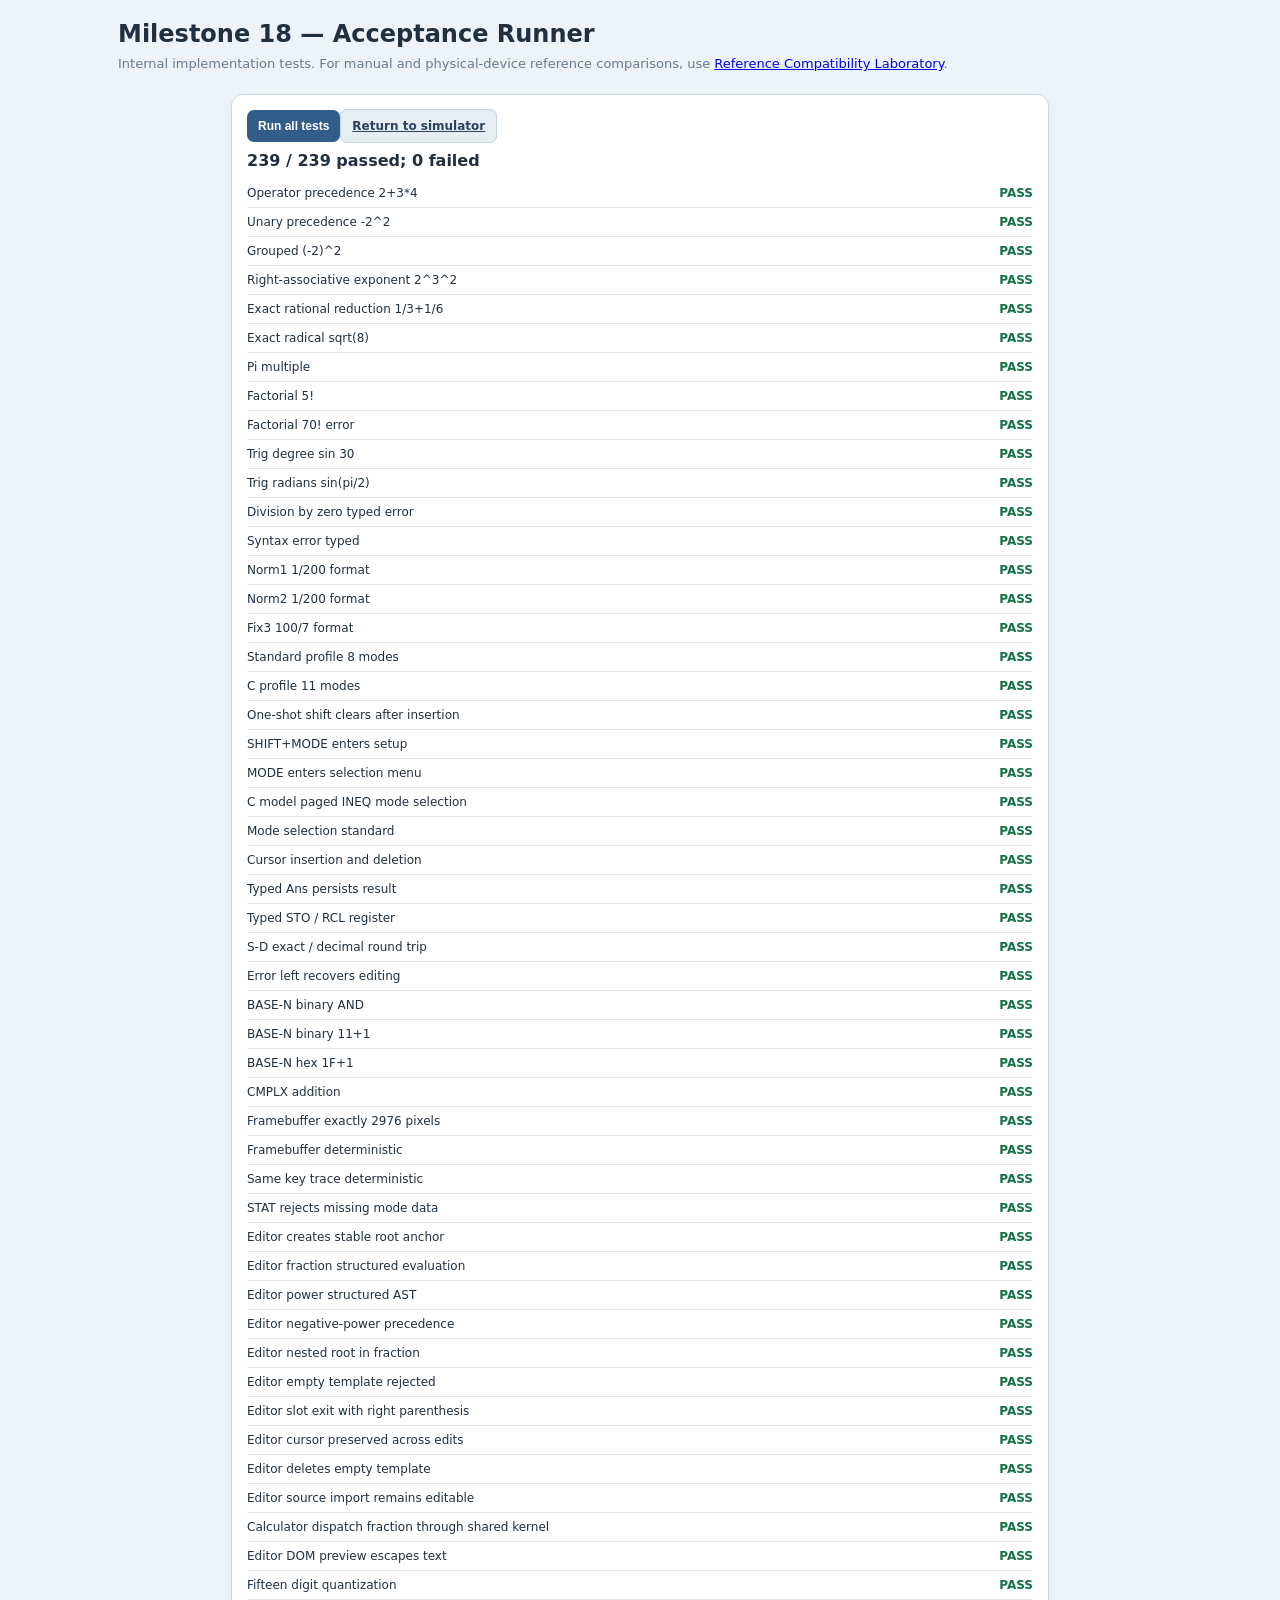
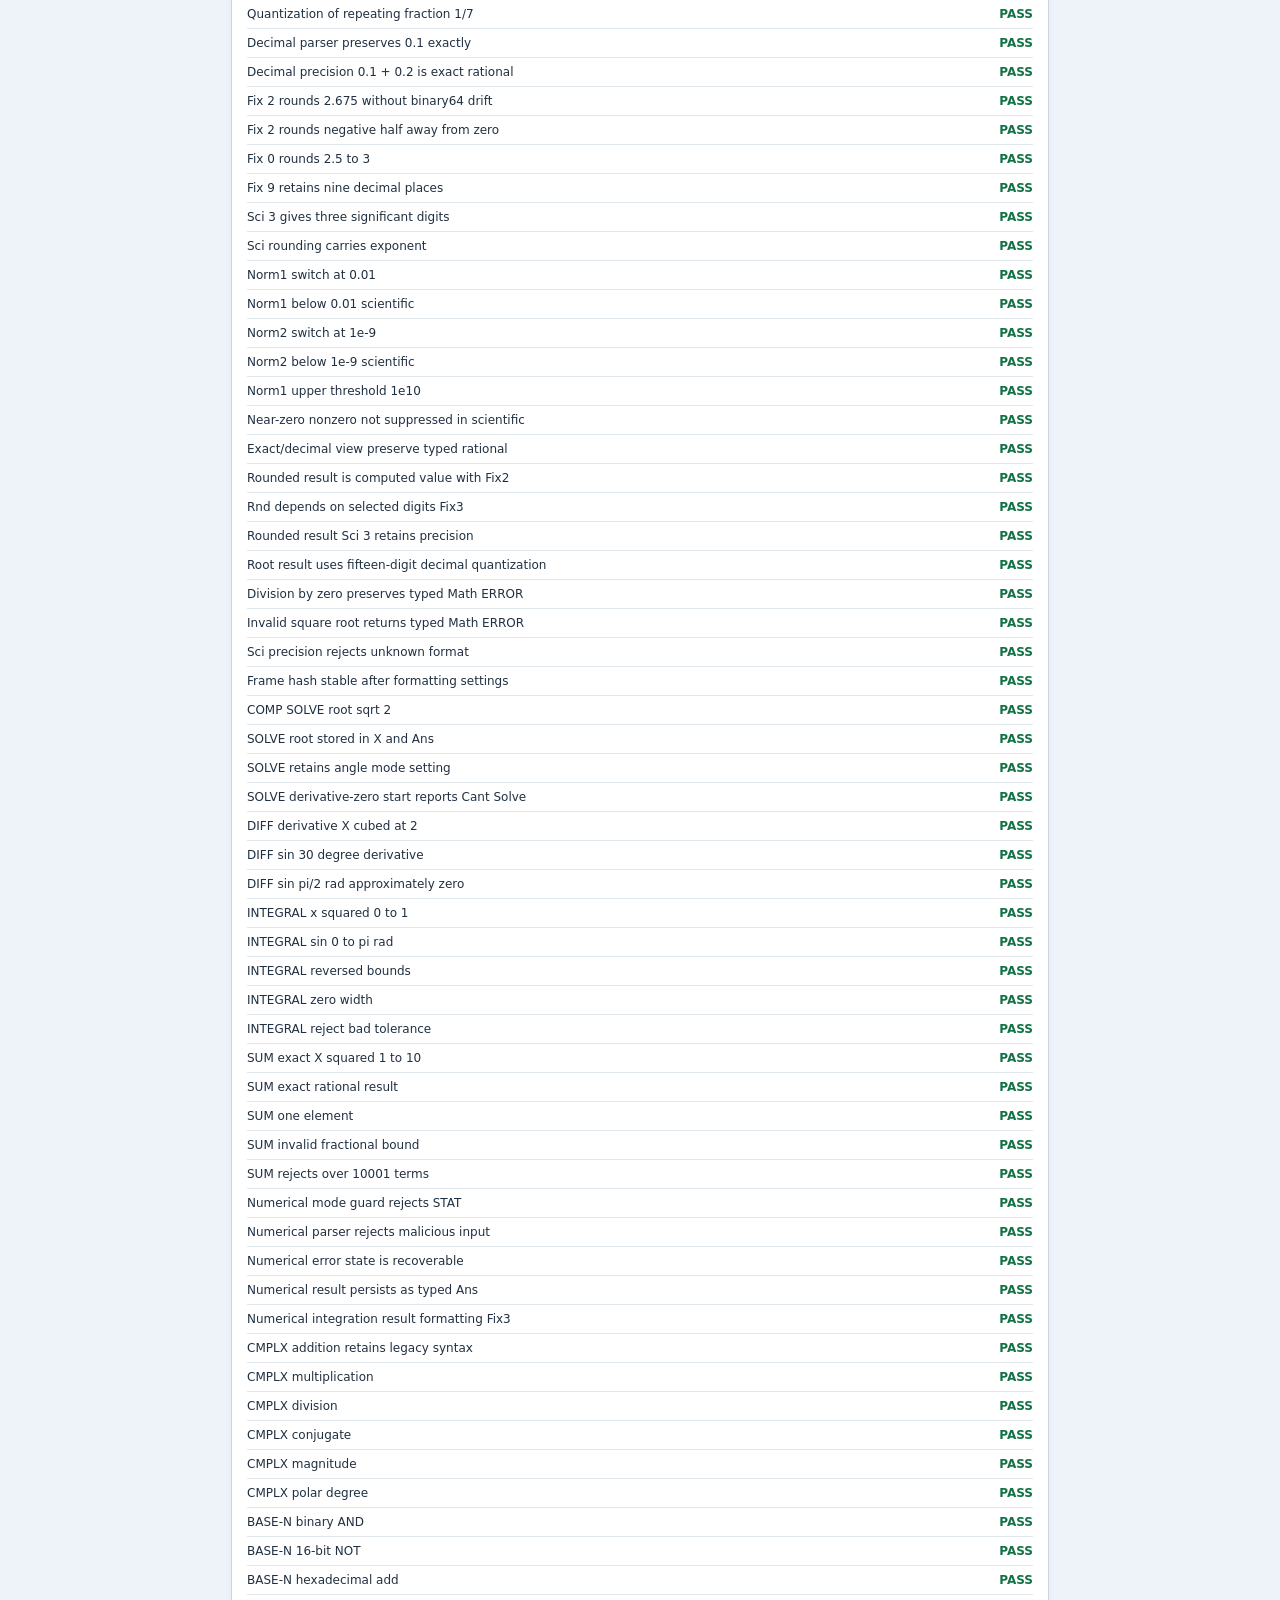
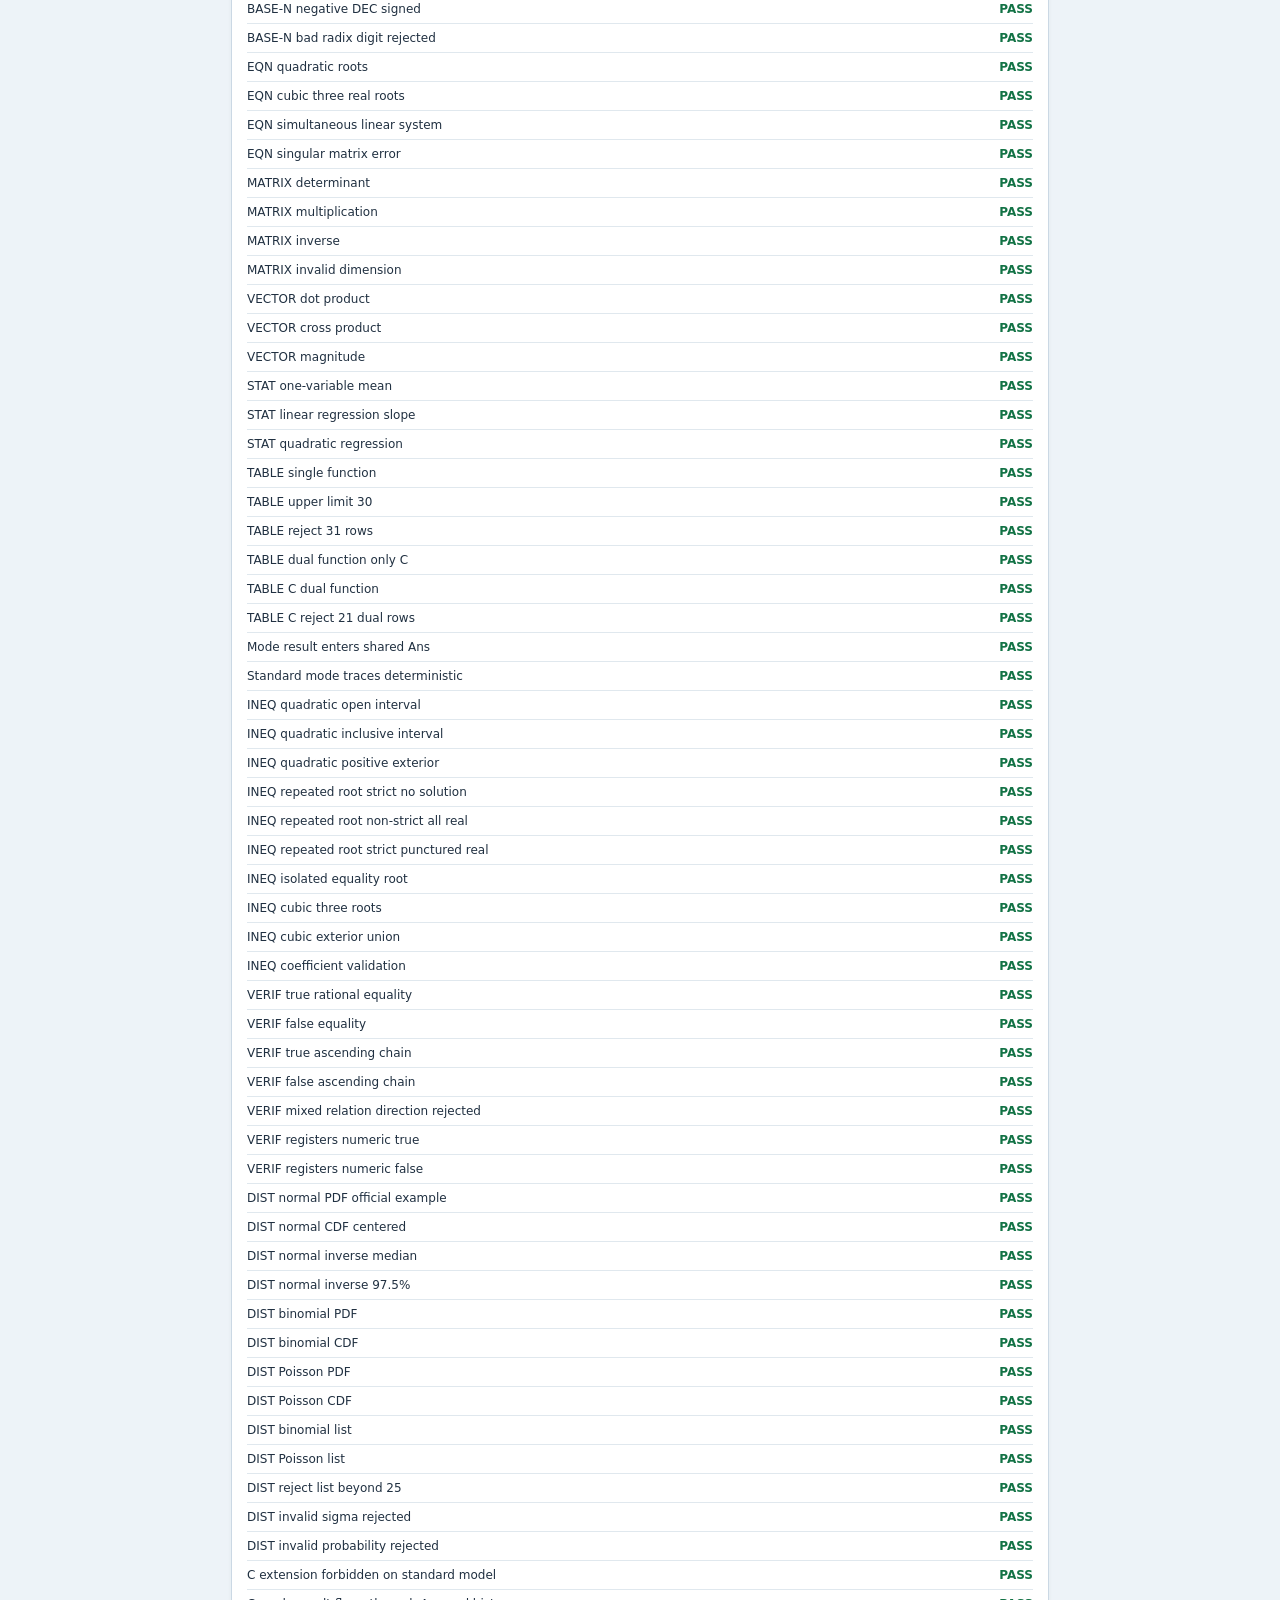
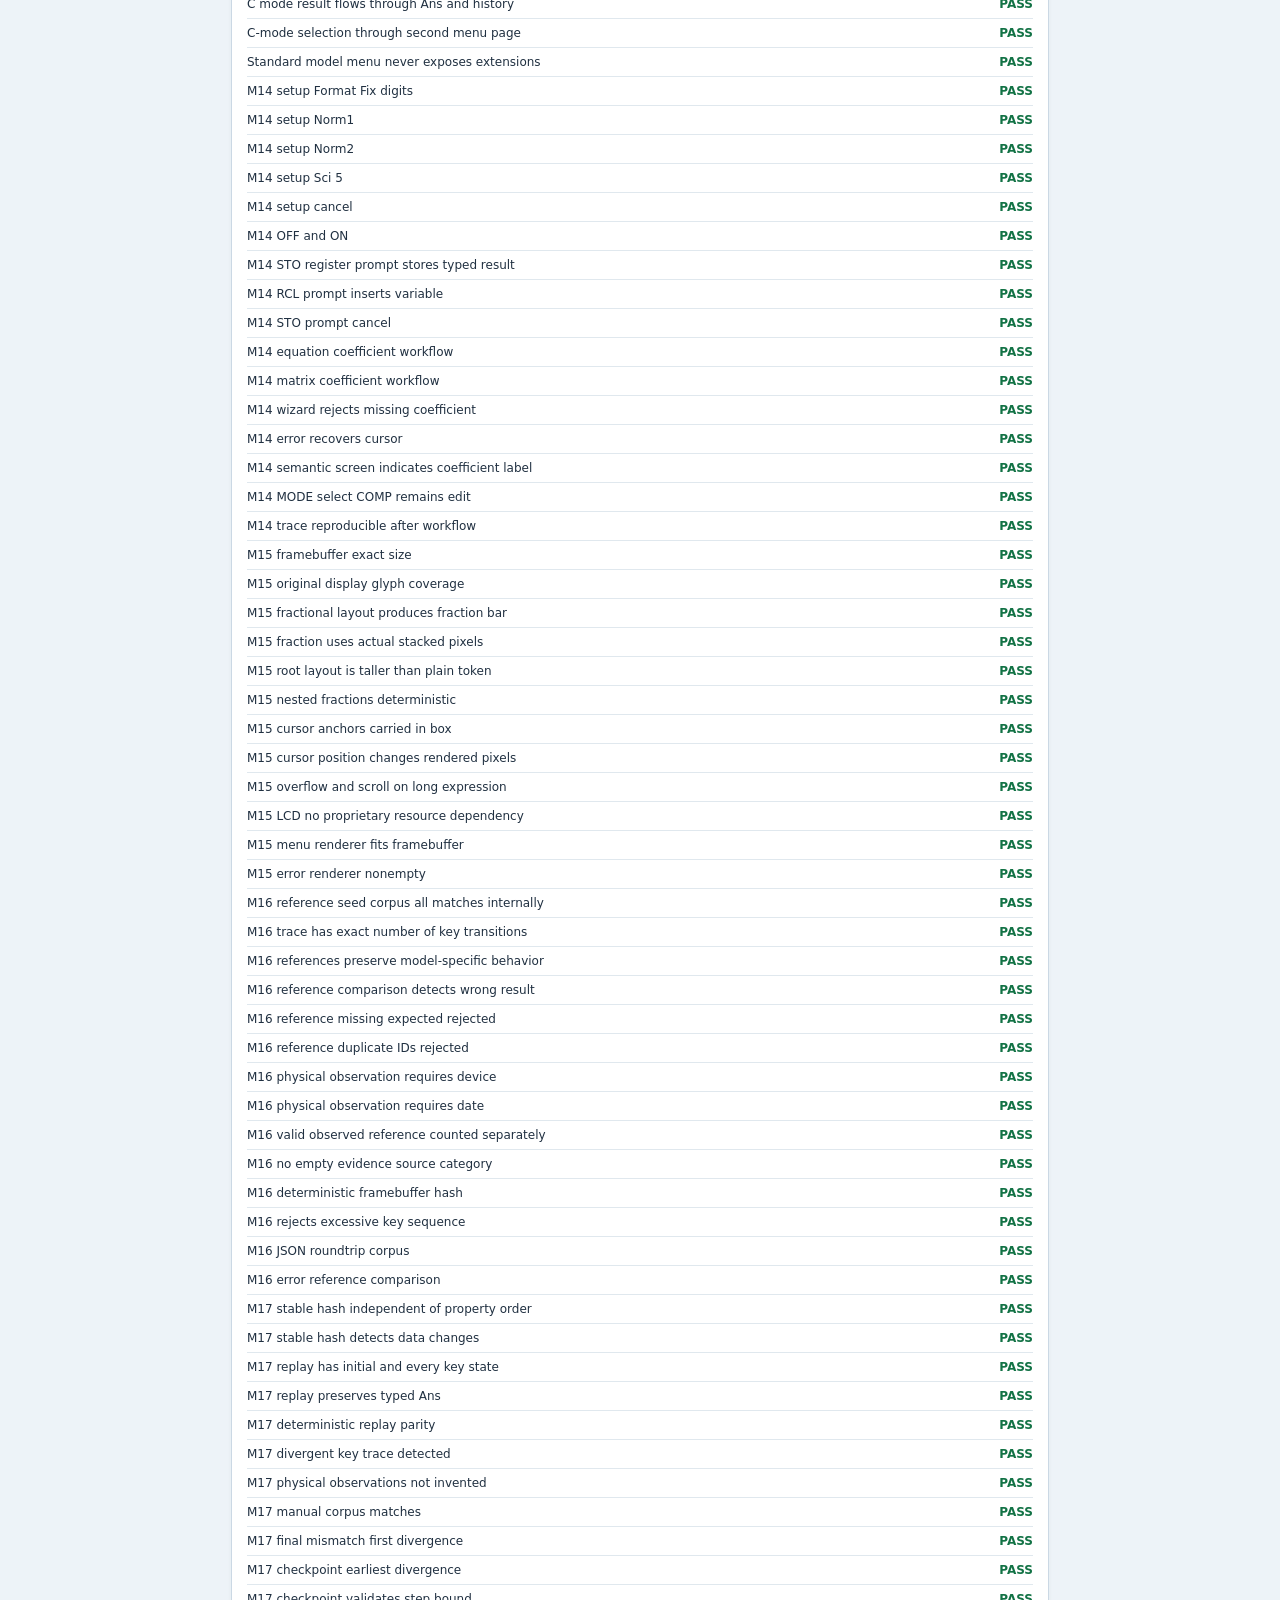
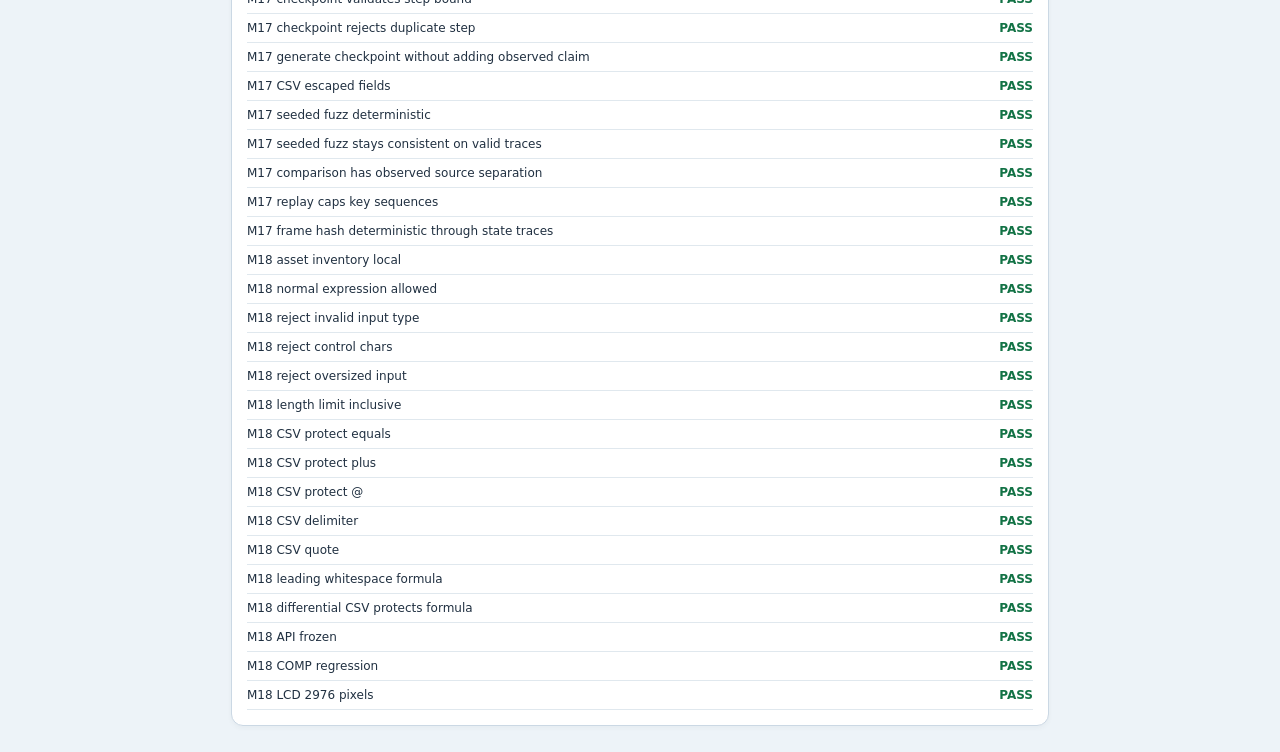
==== tests/acceptance.html @ d648c5e7 "Milestone 18: activate release regression runner" ====
<!doctype html>
<html lang="en"><head><meta charset="utf-8"><meta name="viewport" content="width=device-width,initial-scale=1"><title>Milestone 18 Acceptance Tests</title><link rel="stylesheet" href="../styles.css"></head>
<body><header><h1>Milestone 18 — Acceptance Runner</h1><p>Internal implementation tests. For manual and physical-device reference comparisons, use <a href="reference.html">Reference Compatibility Laboratory</a>.</p></header><main style="display:block;max-width:850px"><section class="panel"><button id="run" class="button">Run all tests</button><a class="button secondary" href="../index.html">Return to simulator</a><div id="summary" class="stats"></div><div id="results"></div></section></main>
<script src="../src/natural-editor.js"></script>
<script src="../src/decimal15.js"></script>
<script src="../src/display.js"></script>
<script src="../src/kernel.js"></script><script src="../src/state-machine.js"></script><script src="../src/numerical.js"></script>
<script src="../src/modes.js"></script><script src="../src/c-edition.js"></script><script src="../src/reference.js"></script>
<script src="../src/differential.js"></script><script src="../src/release-audit.js"></script><script src="cases.js"></script><script>
function run(){const r=FX991_TESTS.run();document.getElementById('summary').textContent=r.passed+' / '+r.total+' passed; '+r.failed+' failed';const box=document.getElementById('results');box.replaceChildren();r.details.forEach(t=>{const d=document.createElement('div');d.className='test';const label=document.createElement('span');label.textContent=t.name+(t.error?' — '+t.error:'');const status=document.createElement('span');status.className=t.pass?'pass':'fail';status.textContent=t.pass?'PASS':'FAIL';d.append(label,status);box.append(d)})}document.getElementById('run').onclick=run;run();
</script></body></html>
---- styles.css ----
:root{color-scheme:light;--bg:#edf3f8;--ink:#203041;--line:#cbd8e4;--blue:#315d88;--muted:#68798a}*{box-sizing:border-box}body{background:var(--bg);margin:0;font-family:system-ui,'Segoe UI',Arial,sans-serif;color:var(--ink)}header{max-width:1080px;margin:auto;padding:20px 18px 8px}h1{font-size:24px;margin:0 0 6px}h2{font-size:16px;margin:0 0 12px}p{line-height:1.5}header p{font-size:13px;margin:0;color:var(--muted)}main{max-width:1080px;margin:12px auto 26px;padding:0 16px;display:grid;grid-template-columns:minmax(315px,390px) minmax(0,1fr);gap:18px;align-items:start}.calculator{background:linear-gradient(135deg,#505e70,#2c3b4d 72%,#1e2938);border:2px solid #152433;border-radius:24px 24px 34px 34px;padding:20px 15px 26px;box-shadow:inset 1px 2px 3px #a2adb8,6px 12px 28px #24374a35}.branding{display:flex;justify-content:space-between;color:white;font-size:17px;letter-spacing:1px;font-weight:900}.branding small{font-size:10px;color:#e0dfd0}.model{text-align:right;color:#e8d5a0;font-weight:bold;font-size:15px;margin:3px 0 13px}.lcd-housing{background:#0e1a25;border-radius:9px;padding:10px}.lcd-glass{padding:5px;border:2px solid #7f8a7c;background:#cbd5bd}.lcd-glass canvas{display:block;width:100%;height:auto;image-rendering:pixelated;aspect-ratio:96/31}.keys{display:grid;grid-template-columns:repeat(6,minmax(0,1fr));gap:7px 5px;margin-top:14px}.key-cell{min-width:0}.alt{color:#f5cf67;height:12px;font-size:9px;text-align:center}.key{height:36px;width:100%;border-radius:6px;background:linear-gradient(#edf1f4,#b7c4cd);border:1px solid #7f91a4;box-shadow:0 2px 0 #66788b;font-size:12px;font-weight:800;color:#1e3445;cursor:pointer}.key.dark{background:linear-gradient(#5e7182,#344a5d);color:#fff}.key.orange{background:linear-gradient(#e5ad85,#ae643c);color:#fff}.key.gold{background:linear-gradient(#f2dd97,#ba963d)}.key:focus-visible,.button:focus-visible{outline:3px solid #90cef9;outline-offset:2px}.key:active{transform:translateY(2px);box-shadow:none}.side{display:flex;flex-direction:column;gap:11px;min-width:0}.panel{background:white;border:1px solid var(--line);border-radius:12px;padding:15px;box-shadow:0 2px 5px #253e4d0b}.grid2{display:grid;grid-template-columns:repeat(2,minmax(0,1fr));gap:10px}.field{display:flex;flex-direction:column;gap:5px}.field label{font-size:12px;color:#546a7e}.field select,.field input,.field textarea{font:13px ui-monospace,monospace;width:100%;border:1px solid #b6c9d9;border-radius:6px;background:#fafcfe;color:#1d3545;padding:8px}.button{background:#315d88;color:white;border:0;border-radius:7px;padding:9px 11px;font-weight:bold;cursor:pointer;font-size:12px}.button.secondary{background:#e6edf3;color:#29425d;border:1px solid #c6d4e1}.actions{display:flex;gap:7px;flex-wrap:wrap;margin-top:10px}.muted{color:#667989;font-size:12px;line-height:1.6}.mono{font:12px/1.65 ui-monospace,monospace;white-space:pre-wrap;overflow-wrap:anywhere}.status{background:#f0f6fb;padding:10px;border-radius:7px}.history{max-height:150px;overflow:auto}.history button{display:block;text-align:left;width:100%;border:0;background:none;padding:7px;border-bottom:1px solid #e1e8ee;color:#294963;font:12px ui-monospace,monospace;cursor:pointer}.history button:hover{background:#eef5fb}.warning{font-size:12px;padding:10px;border-radius:8px;background:#fff6e7;border:1px solid #f0d9ae}.tag{display:inline-block;background:#edf2f6;padding:3px 7px;border-radius:5px;font-size:11px;margin:2px}footer{max-width:1080px;margin:0 auto 20px;padding:0 18px;font-size:12px;color:#657587}.test{display:flex;justify-content:space-between;gap:12px;padding:7px 0;border-bottom:1px solid #e0e8ee;font-size:12px}.pass{color:#127245;font-weight:700}.fail{color:#ae3b2f;font-weight:700}.stats{font-weight:700;margin:9px 0}@media(max-width:740px){main{grid-template-columns:1fr}.calculator{max-width:390px;margin:0 auto;width:100%}header{padding-top:15px}h1{font-size:19px}}@media print{.calculator,.actions{break-inside:avoid}}

/* Milestone 9: independent browser structural math preview (not Casio glyph artwork). */
.natural-panel{margin:12px 0;padding:12px;border:1px solid #c6d9e9;background:#f6faff;border-radius:9px}
.natural-header{display:flex;justify-content:space-between;gap:8px;align-items:center;font-size:13px}
.natural-preview{margin:9px 0;min-height:79px;overflow-x:auto;overflow-y:hidden;white-space:nowrap;direction:ltr;text-align:left;display:flex;align-items:center;padding:13px 9px;background:white;border:1px solid #b7cde1;border-radius:7px;font:24px Georgia,'Cambria Math',serif;line-height:1.35}
.natural-preview.invalid{border-style:dashed}
.natural-toolbar{display:flex;flex-wrap:wrap;gap:5px}
.natural-toolbar .button{padding:6px 9px;font-size:11px}
.nd-caret{display:inline-block;height:1.16em;min-width:2px;background:#245f9a;vertical-align:-.25em;animation:ndblink 1s step-end infinite}
@keyframes ndblink{50%{opacity:0}}
.nd-empty{display:inline-block;min-width:.48em;color:#8ca5bd;border-bottom:1px dashed #a6b8ca;text-align:center}
.nd-frac{display:inline-flex;flex-direction:column;align-items:center;justify-content:center;vertical-align:middle;line-height:1.12;margin:0 3px;min-width:.65em}
.nd-num,.nd-den{display:block;text-align:center;white-space:nowrap;padding:1px 4px;min-height:1em}
.nd-num{border-bottom:1.5px solid currentColor}
.nd-power{font-size:.65em;align-self:flex-start;vertical-align:super;line-height:1.1;margin:0 1px}
.nd-root{display:inline-flex;align-items:flex-start;gap:1px;margin:0 3px}
.nd-root>.nd-radicand{border-top:1.4px solid currentColor;padding:0 3px 0 1px;display:inline-block}
.nd-root>sup{font-size:.55em;margin-top:-.2em}
.nd-func{font-style:normal}
@media(prefers-reduced-motion:reduce){.nd-caret{animation:none}}

/* Respect conditional numerical parameter visibility. */
[hidden] { display: none !important; }

/* Milestone 15: preserve logical LCD pixel geometry at all view sizes. */
#lcd {image-rendering:pixelated;image-rendering:crisp-edges;aspect-ratio:96 / 31;}
/* Milestone 18: accessible keyboard navigation and scalable typography. */
.sr-only{position:absolute!important;width:1px;height:1px;padding:0;margin:-1px;overflow:hidden;clip:rect(0,0,0,0);white-space:nowrap;border:0}
.skip-link{position:absolute;left:12px;top:-70px;z-index:1000;padding:12px 16px;background:#fff;color:#143b63;border:3px solid #143b63;border-radius:6px}
.skip-link:focus{top:12px}
button:focus-visible,a:focus-visible,input:focus-visible,select:focus-visible{outline:3px solid #165fb0;outline-offset:3px}
.release-links{grid-column:1/-1;display:flex;flex-wrap:wrap;gap:16px;padding:10px 0;font-size:13px}
.release-links a{color:#164d7d;text-decoration:underline}
@media(prefers-reduced-motion:reduce){*,*::before,*::after{scroll-behavior:auto!important;animation-duration:.01ms!important;transition-duration:.01ms!important}}
@media(forced-colors:active){.key,.button,.calculator,.lcd-glass{forced-color-adjust:auto;border:1px solid ButtonText}}
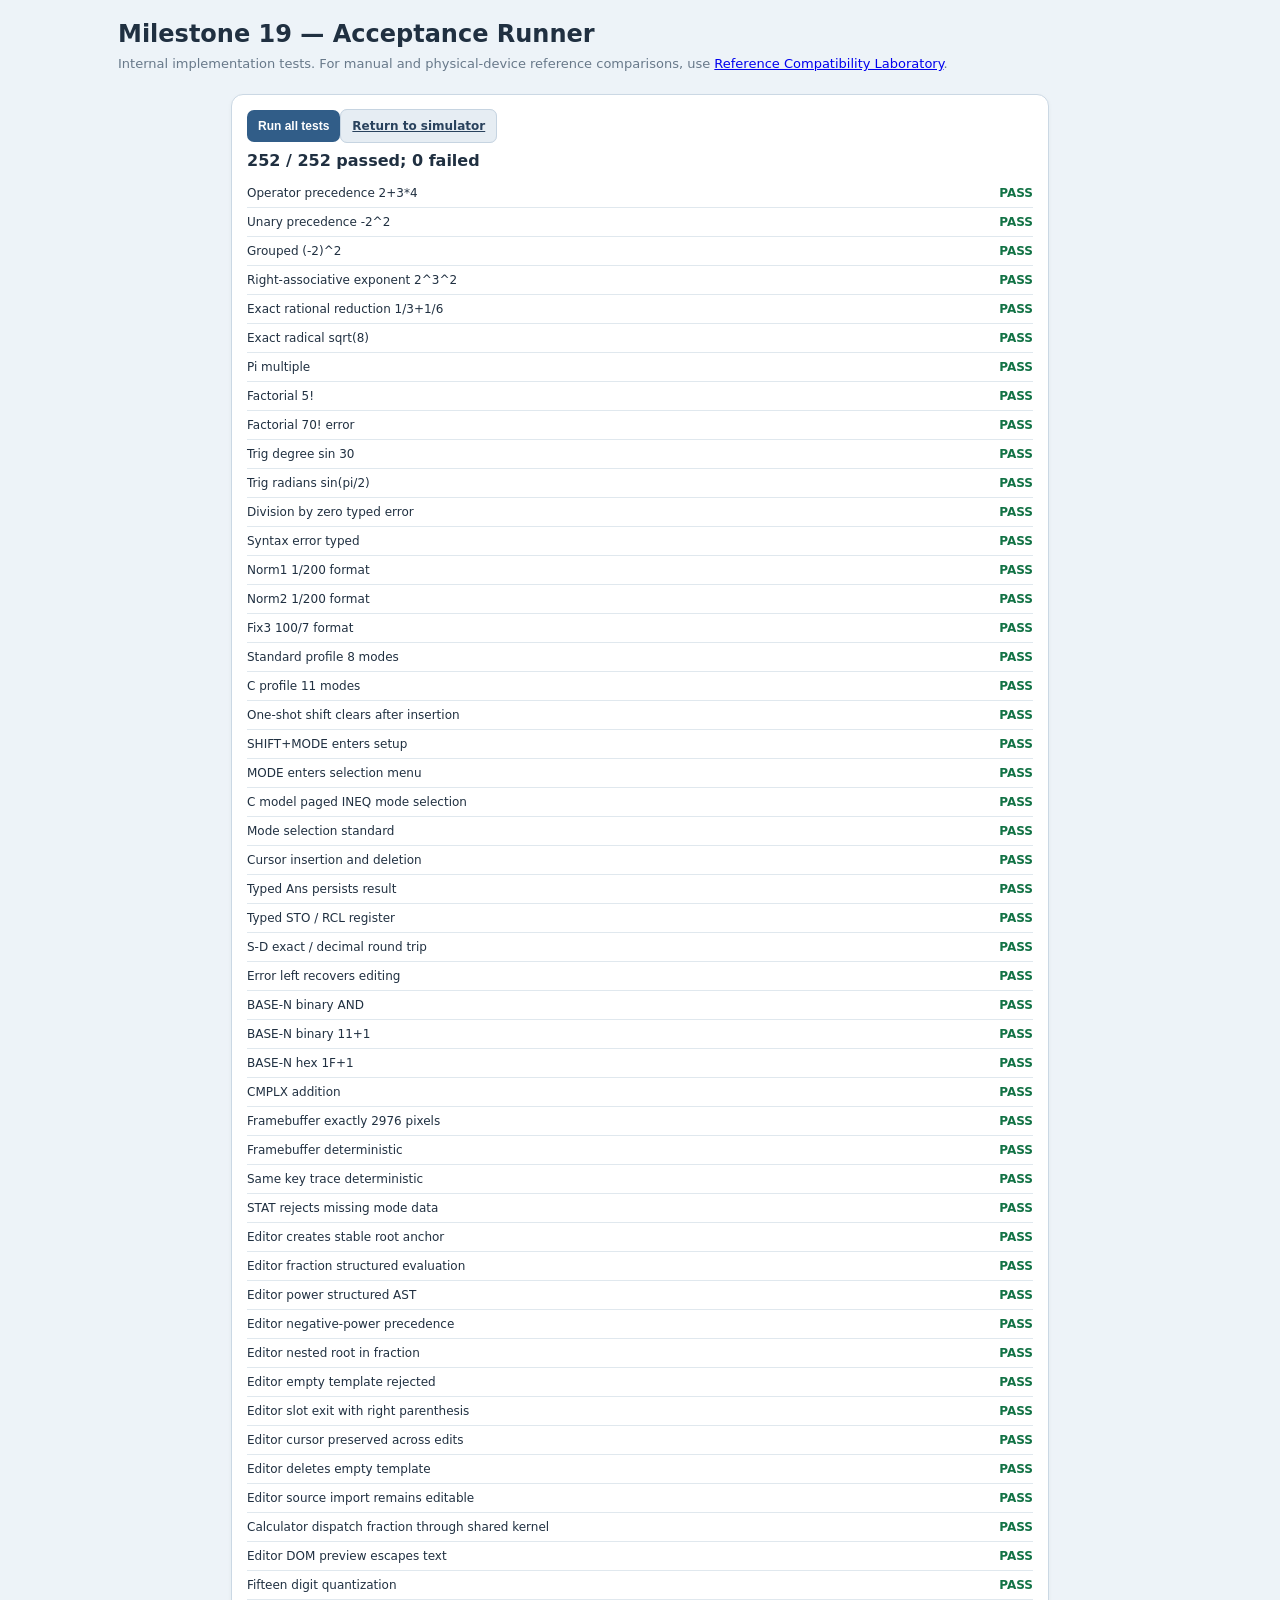
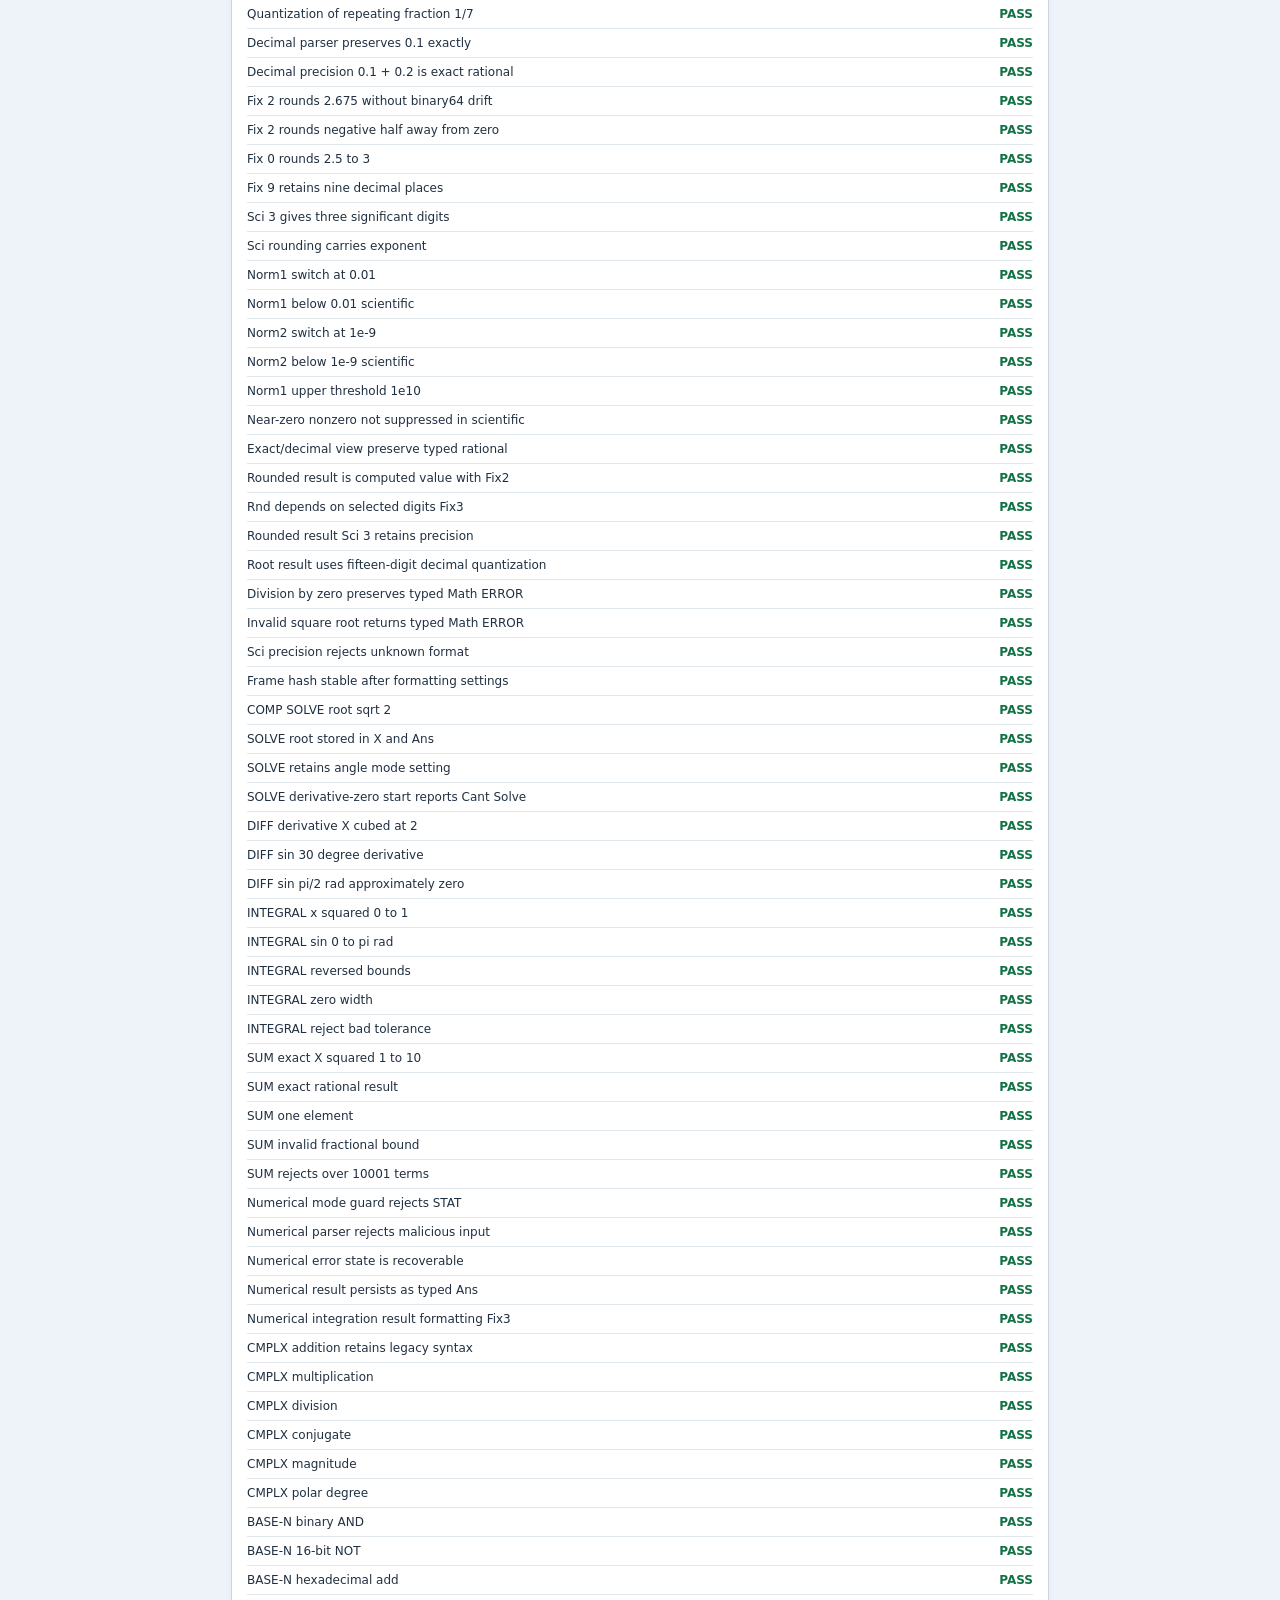
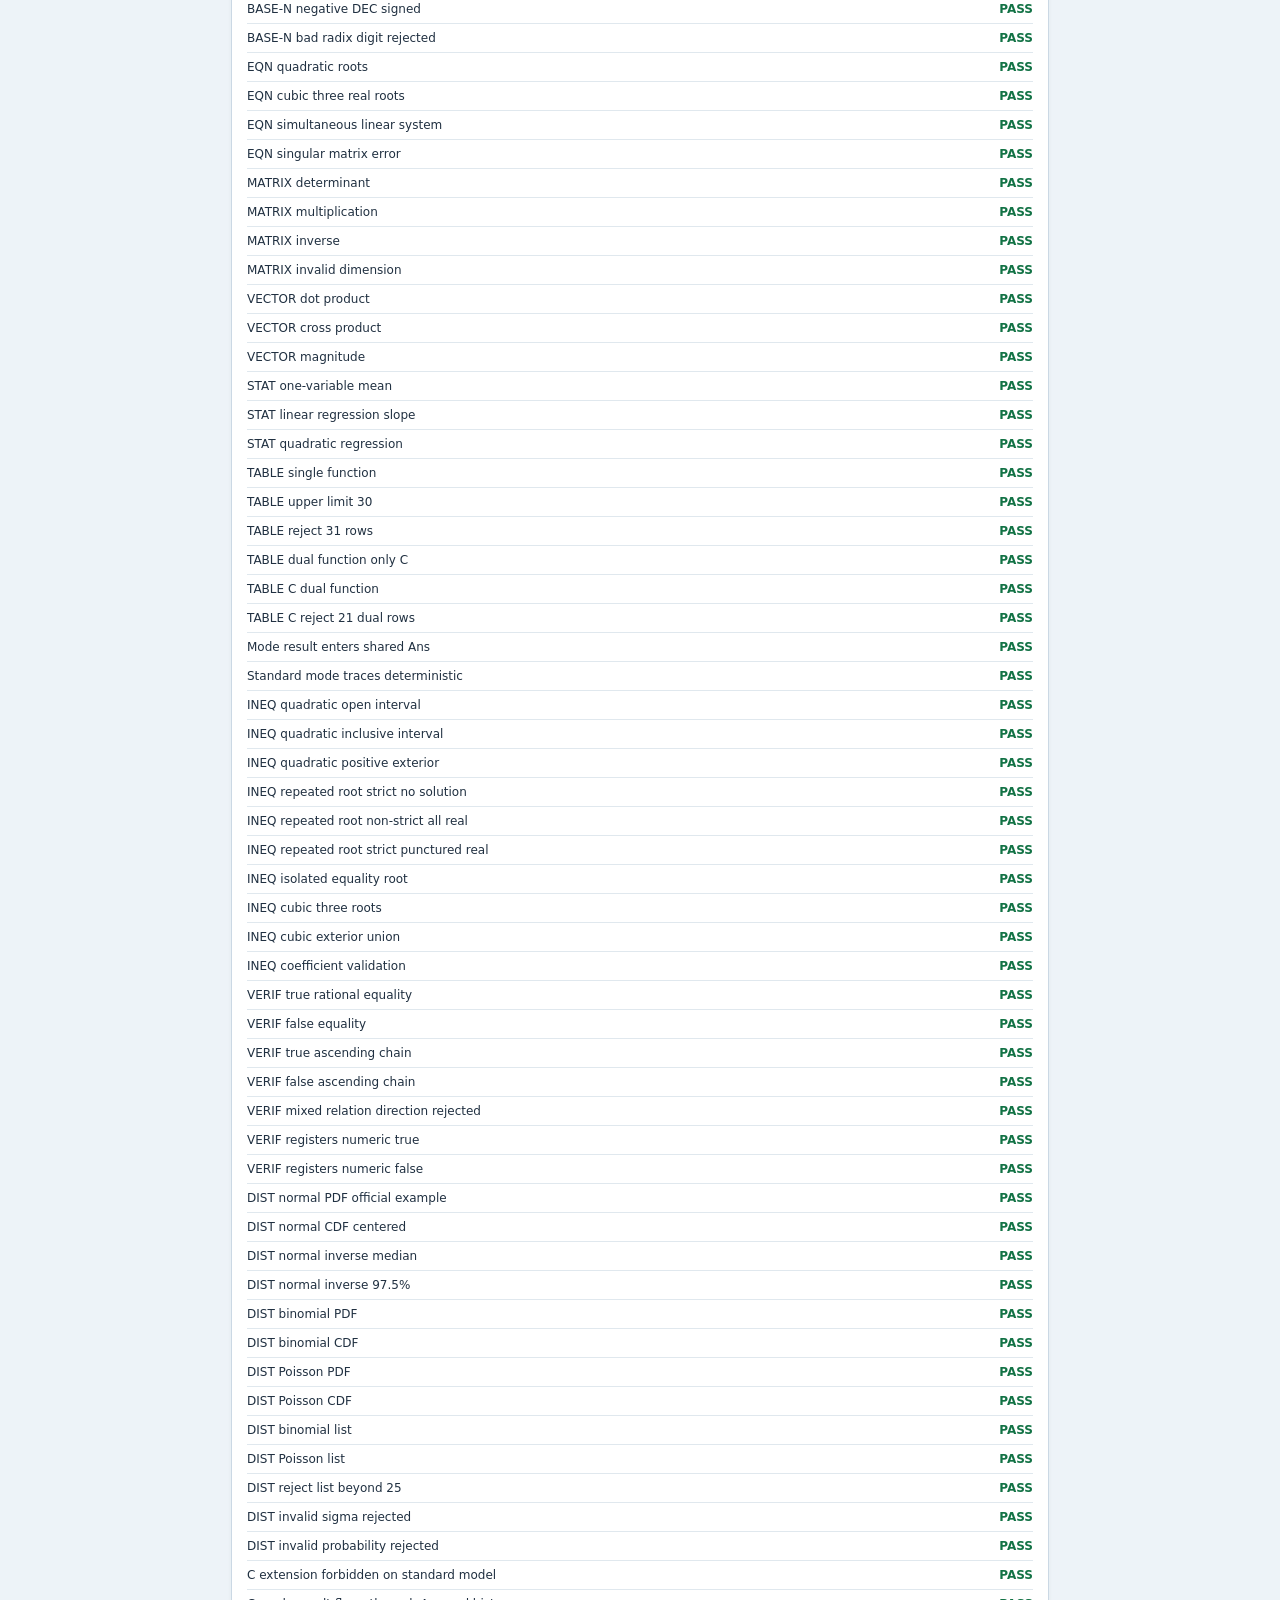
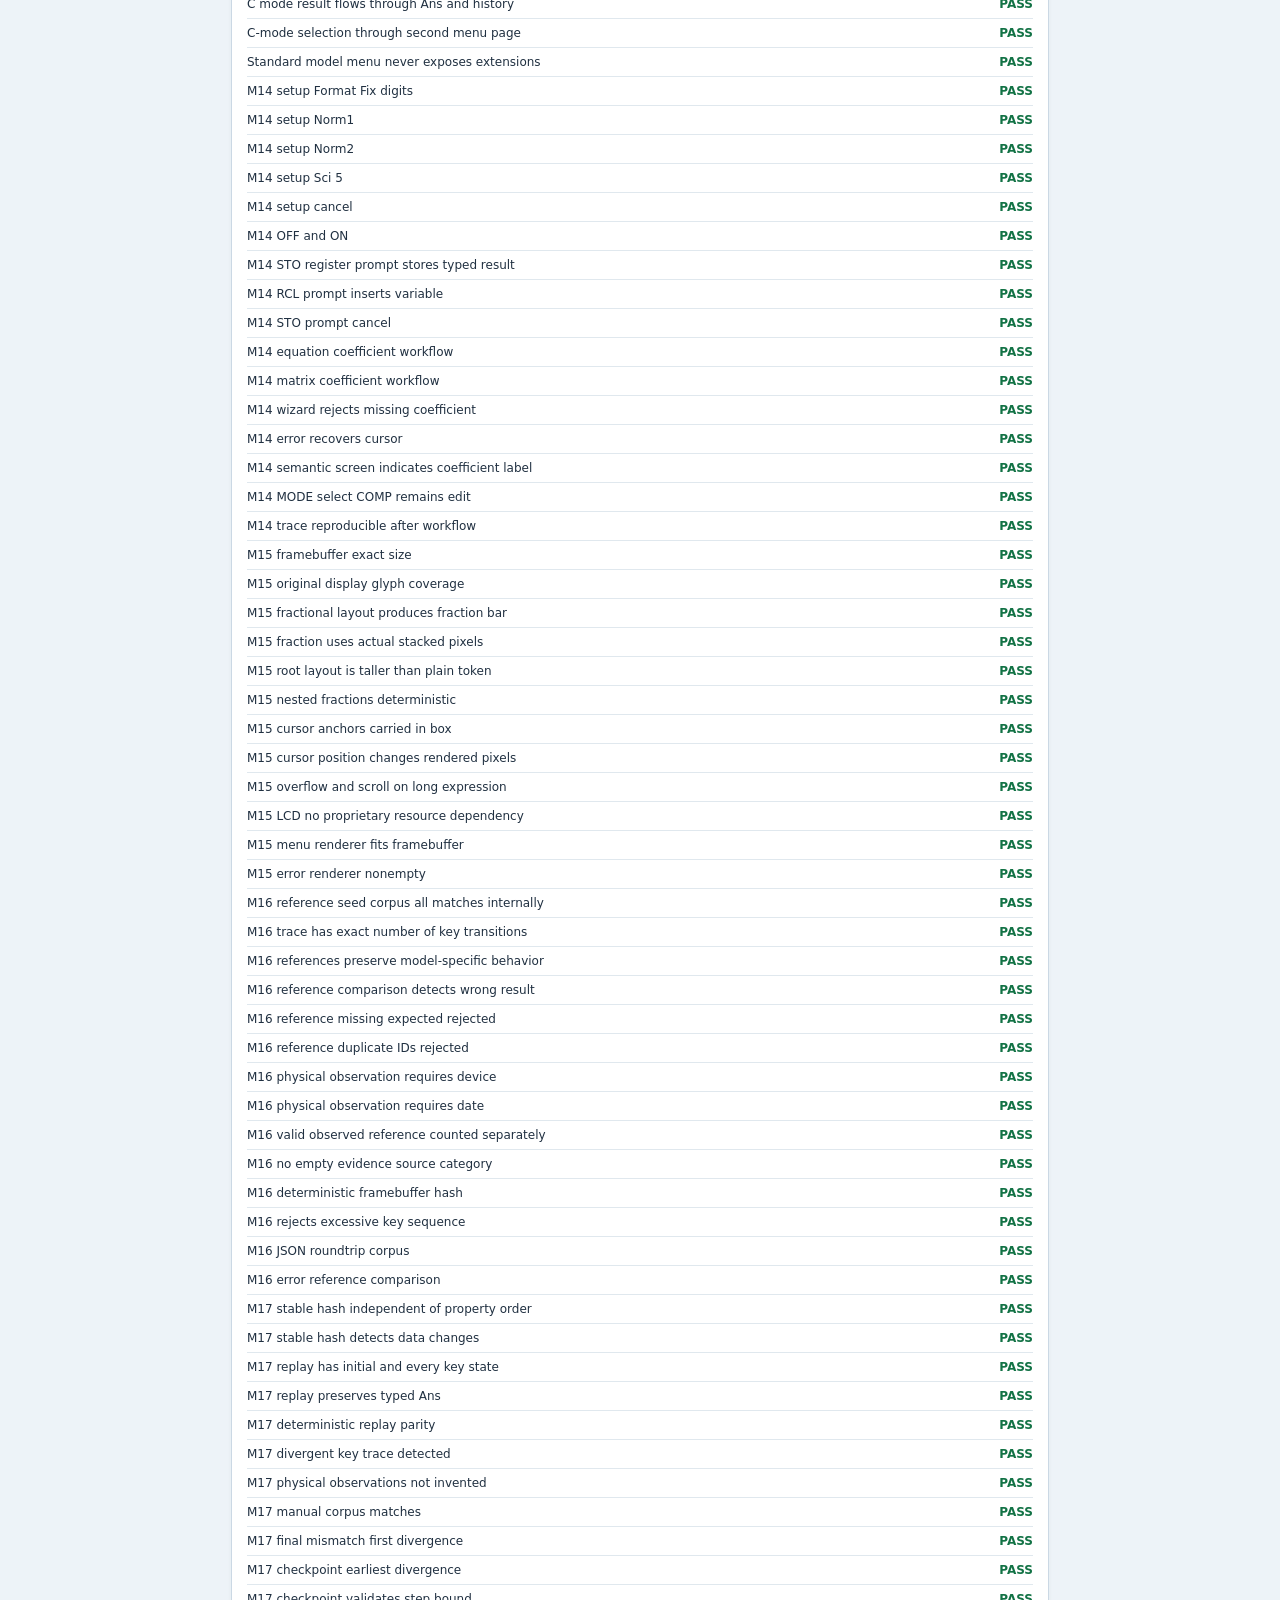
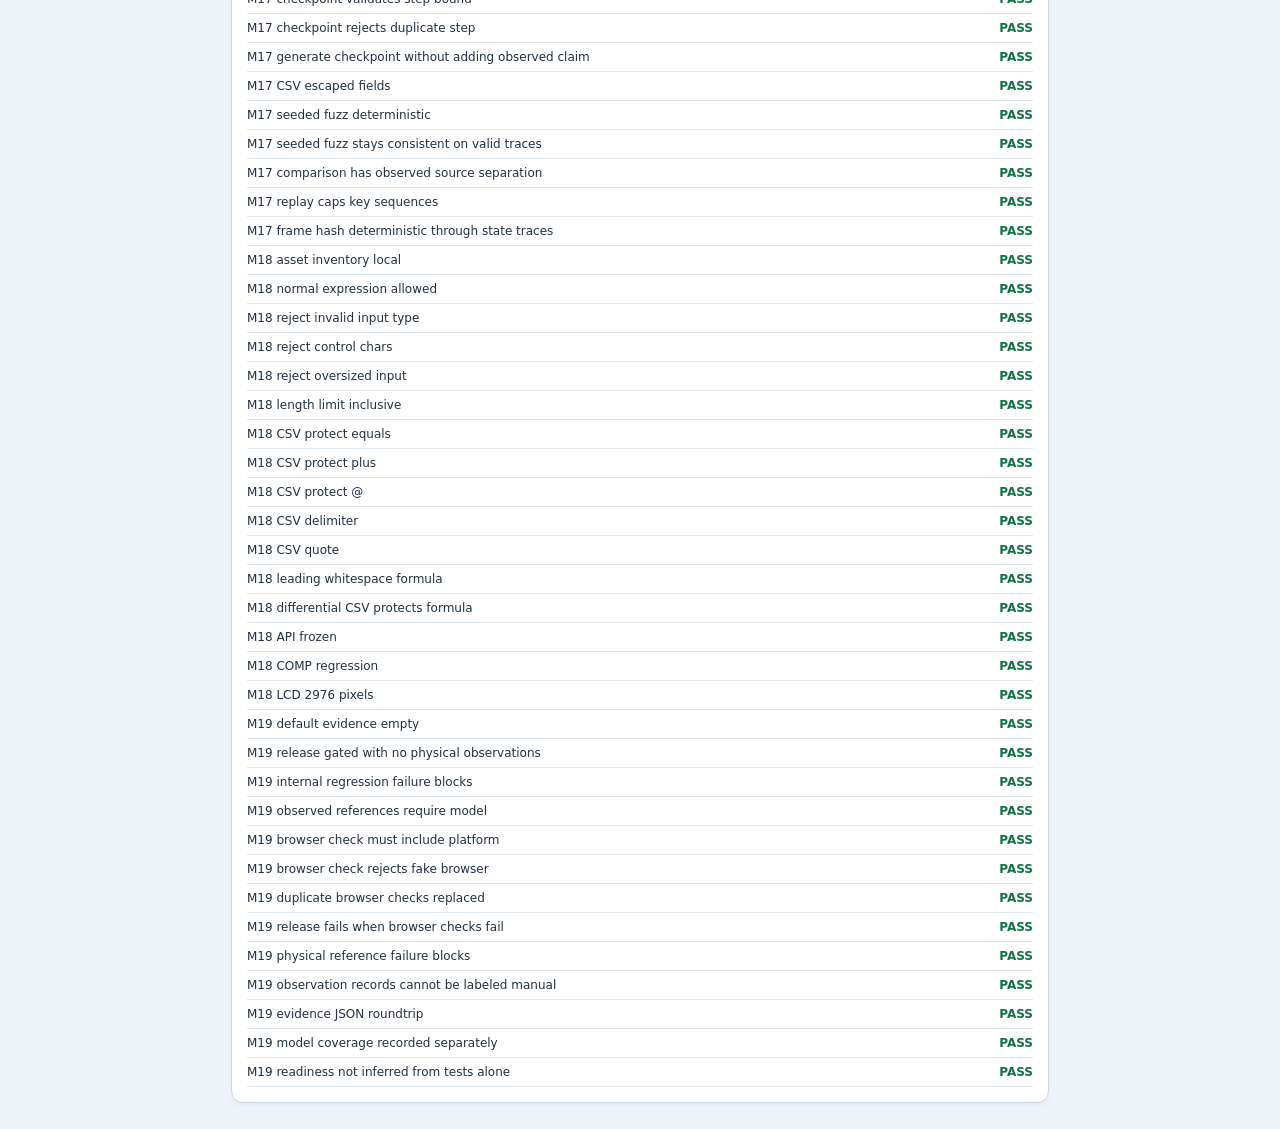
==== commit 9555fd0e: "Milestone 19: evidence-based release candidate gate and 252 tests" ====
--- a/tests/acceptance.html
+++ b/tests/acceptance.html
@@ -1,11 +1,11 @@
 <!doctype html>
-<html lang="en"><head><meta charset="utf-8"><meta name="viewport" content="width=device-width,initial-scale=1"><title>Milestone 18 Acceptance Tests</title><link rel="stylesheet" href="../styles.css"></head>
-<body><header><h1>Milestone 18 — Acceptance Runner</h1><p>Internal implementation tests. For manual and physical-device reference comparisons, use <a href="reference.html">Reference Compatibility Laboratory</a>.</p></header><main style="display:block;max-width:850px"><section class="panel"><button id="run" class="button">Run all tests</button><a class="button secondary" href="../index.html">Return to simulator</a><div id="summary" class="stats"></div><div id="results"></div></section></main>
+<html lang="en"><head><meta charset="utf-8"><meta name="viewport" content="width=device-width,initial-scale=1"><title>Milestone 19 Acceptance Tests</title><link rel="stylesheet" href="../styles.css"></head>
+<body><header><h1>Milestone 19 — Acceptance Runner</h1><p>Internal implementation tests. For manual and physical-device reference comparisons, use <a href="reference.html">Reference Compatibility Laboratory</a>.</p></header><main style="display:block;max-width:850px"><section class="panel"><button id="run" class="button">Run all tests</button><a class="button secondary" href="../index.html">Return to simulator</a><div id="summary" class="stats"></div><div id="results"></div></section></main>
 <script src="../src/natural-editor.js"></script>
 <script src="../src/decimal15.js"></script>
 <script src="../src/display.js"></script>
 <script src="../src/kernel.js"></script><script src="../src/state-machine.js"></script><script src="../src/numerical.js"></script>
 <script src="../src/modes.js"></script><script src="../src/c-edition.js"></script><script src="../src/reference.js"></script>
-<script src="../src/differential.js"></script><script src="../src/release-audit.js"></script><script src="cases.js"></script><script>
+<script src="../src/differential.js"></script><script src="../src/release-audit.js"></script><script src="../src/release-candidate.js"></script><script src="cases.js"></script><script>
 function run(){const r=FX991_TESTS.run();document.getElementById('summary').textContent=r.passed+' / '+r.total+' passed; '+r.failed+' failed';const box=document.getElementById('results');box.replaceChildren();r.details.forEach(t=>{const d=document.createElement('div');d.className='test';const label=document.createElement('span');label.textContent=t.name+(t.error?' — '+t.error:'');const status=document.createElement('span');status.className=t.pass?'pass':'fail';status.textContent=t.pass?'PASS':'FAIL';d.append(label,status);box.append(d)})}document.getElementById('run').onclick=run;run();
 </script></body></html>
--- a/styles.css
+++ b/styles.css
@@ -34,3 +34,5 @@
 .release-links a{color:#164d7d;text-decoration:underline}
 @media(prefers-reduced-motion:reduce){*,*::before,*::after{scroll-behavior:auto!important;animation-duration:.01ms!important;transition-duration:.01ms!important}}
 @media(forced-colors:active){.key,.button,.calculator,.lcd-glass{forced-color-adjust:auto;border:1px solid ButtonText}}
+
+.history-heading{margin-top:15px}
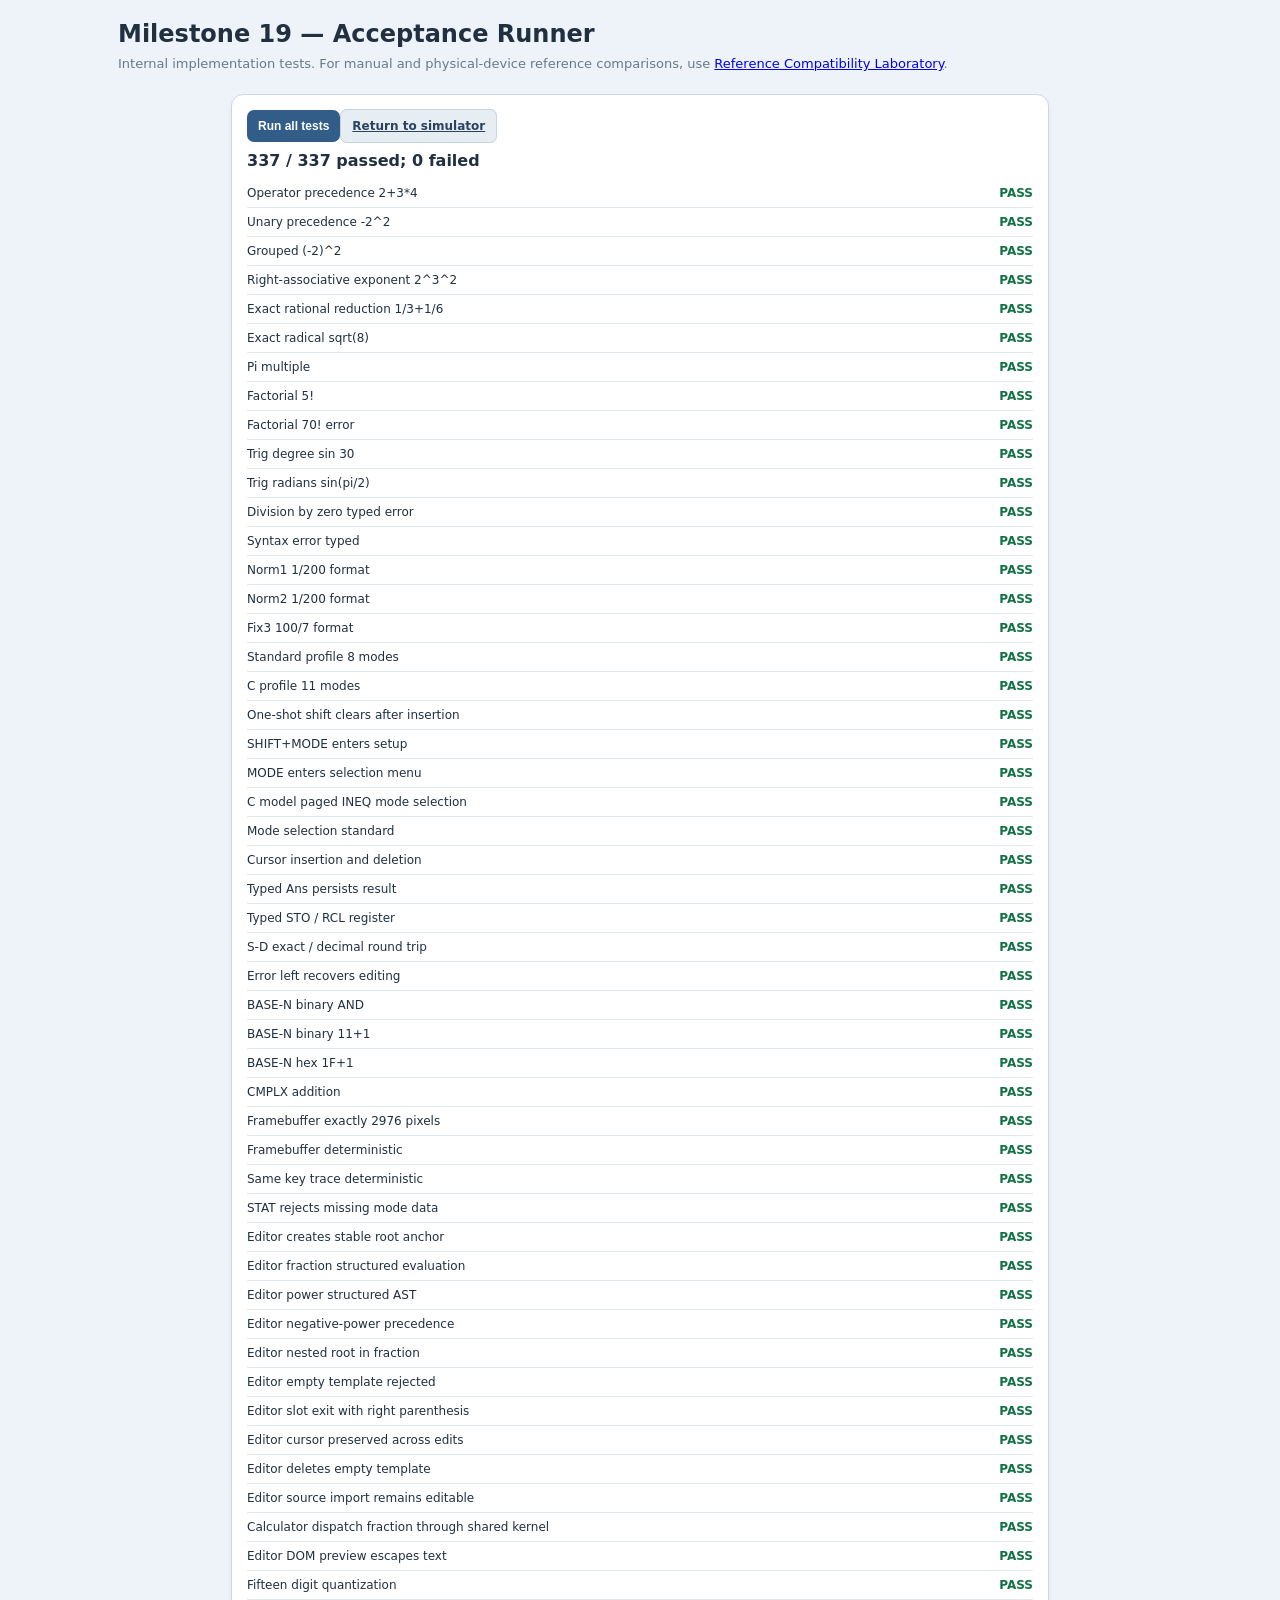
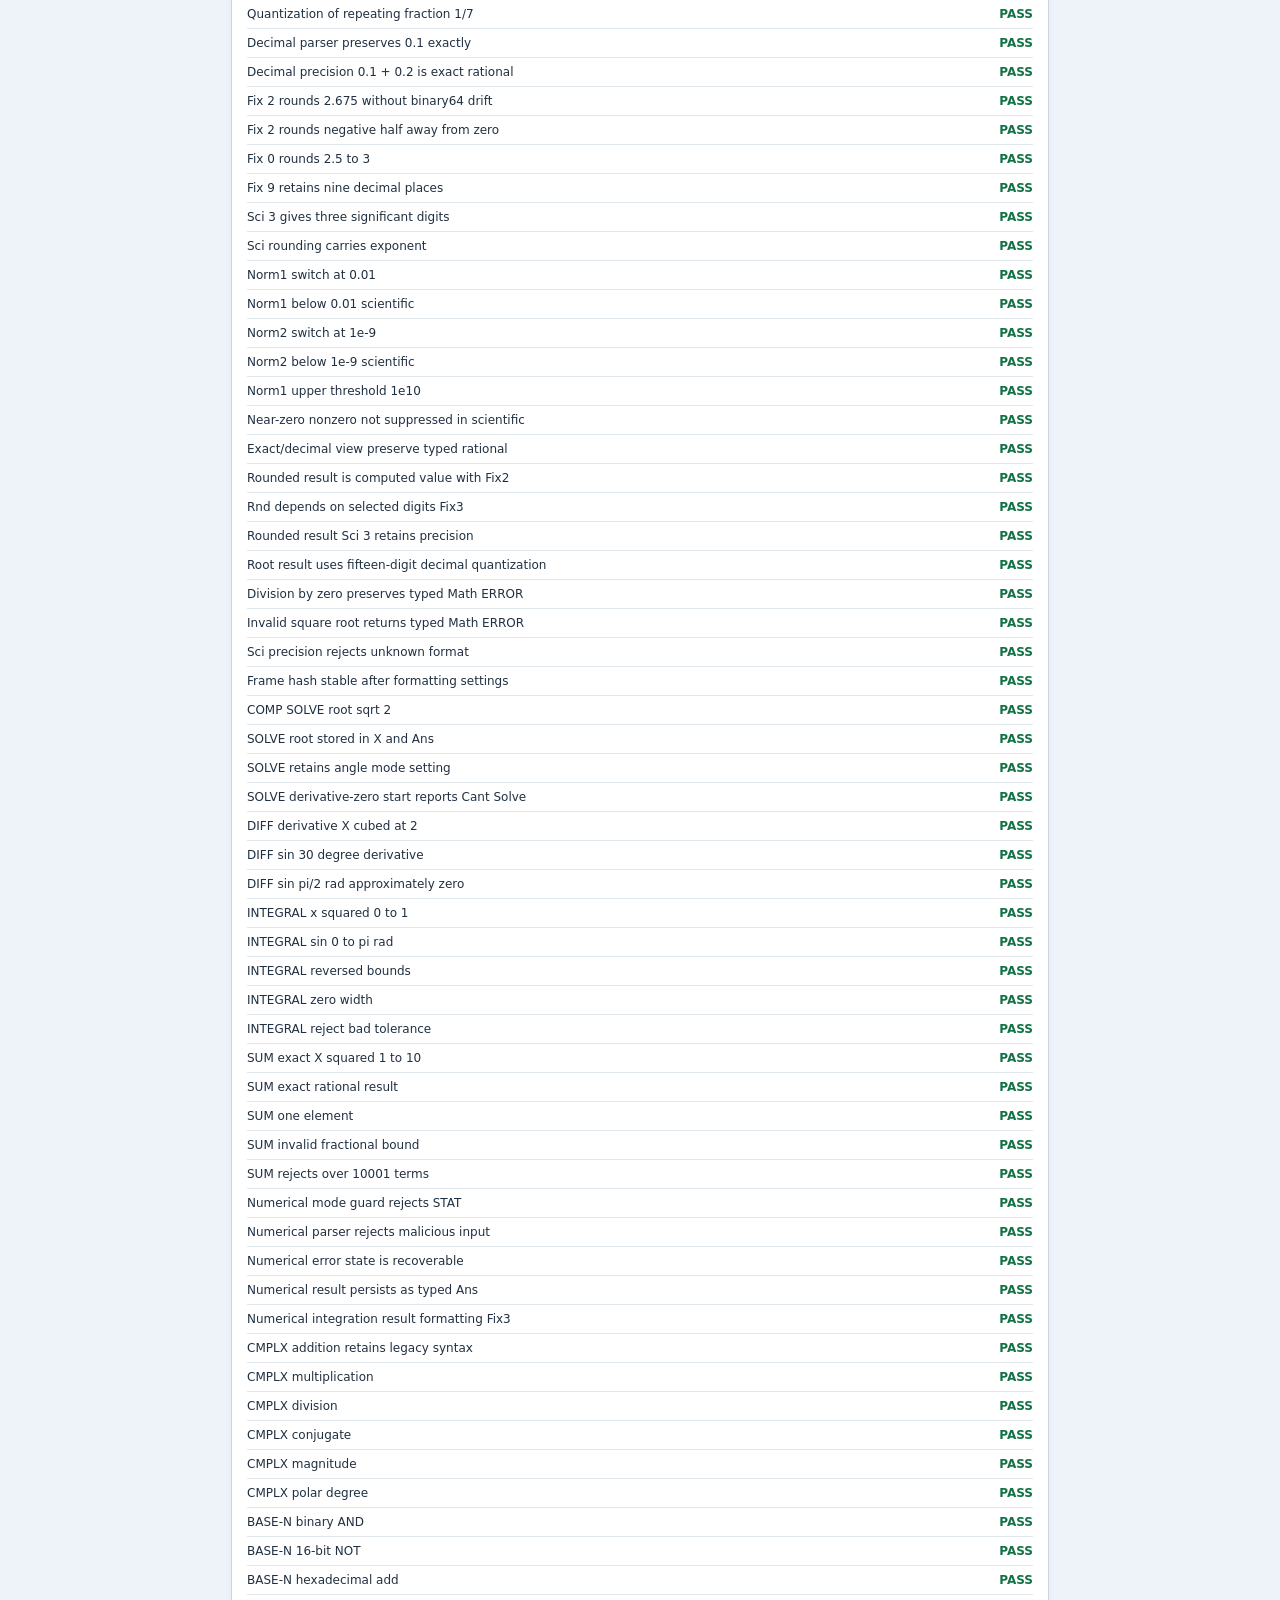
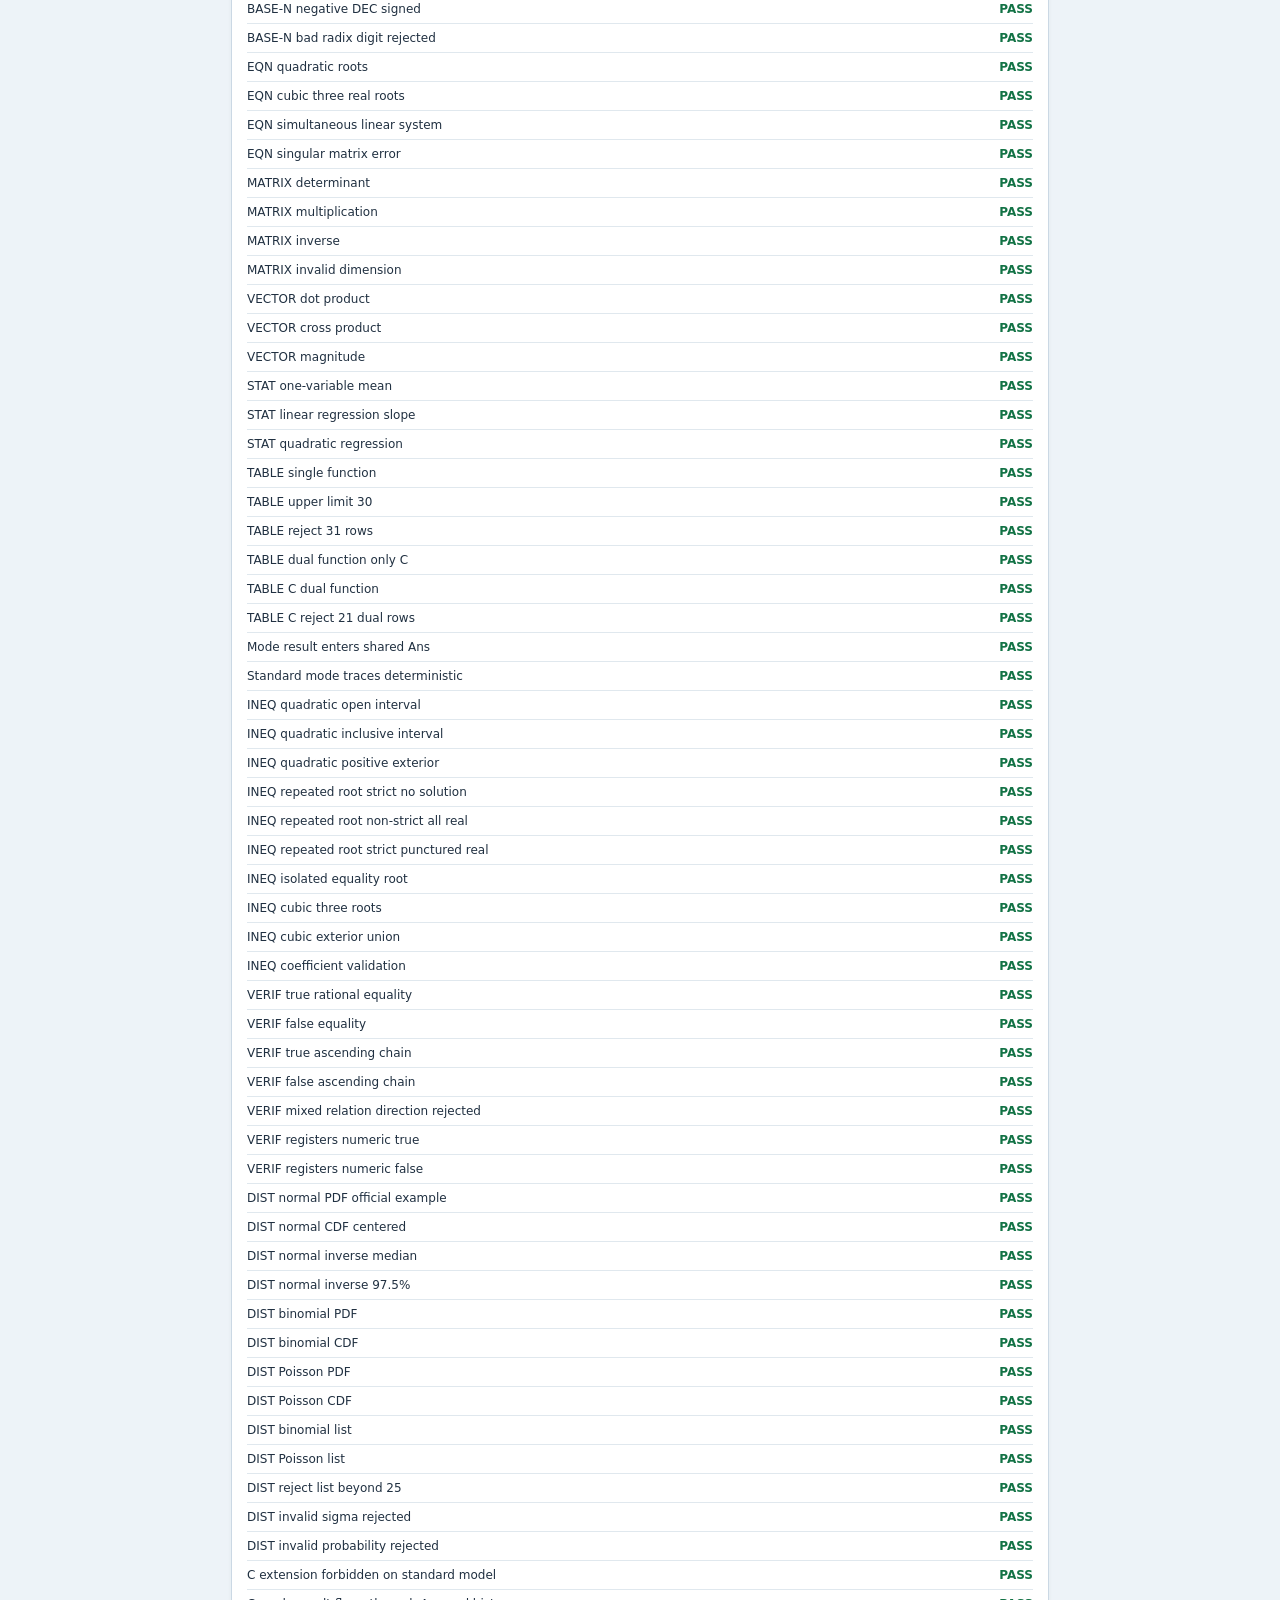
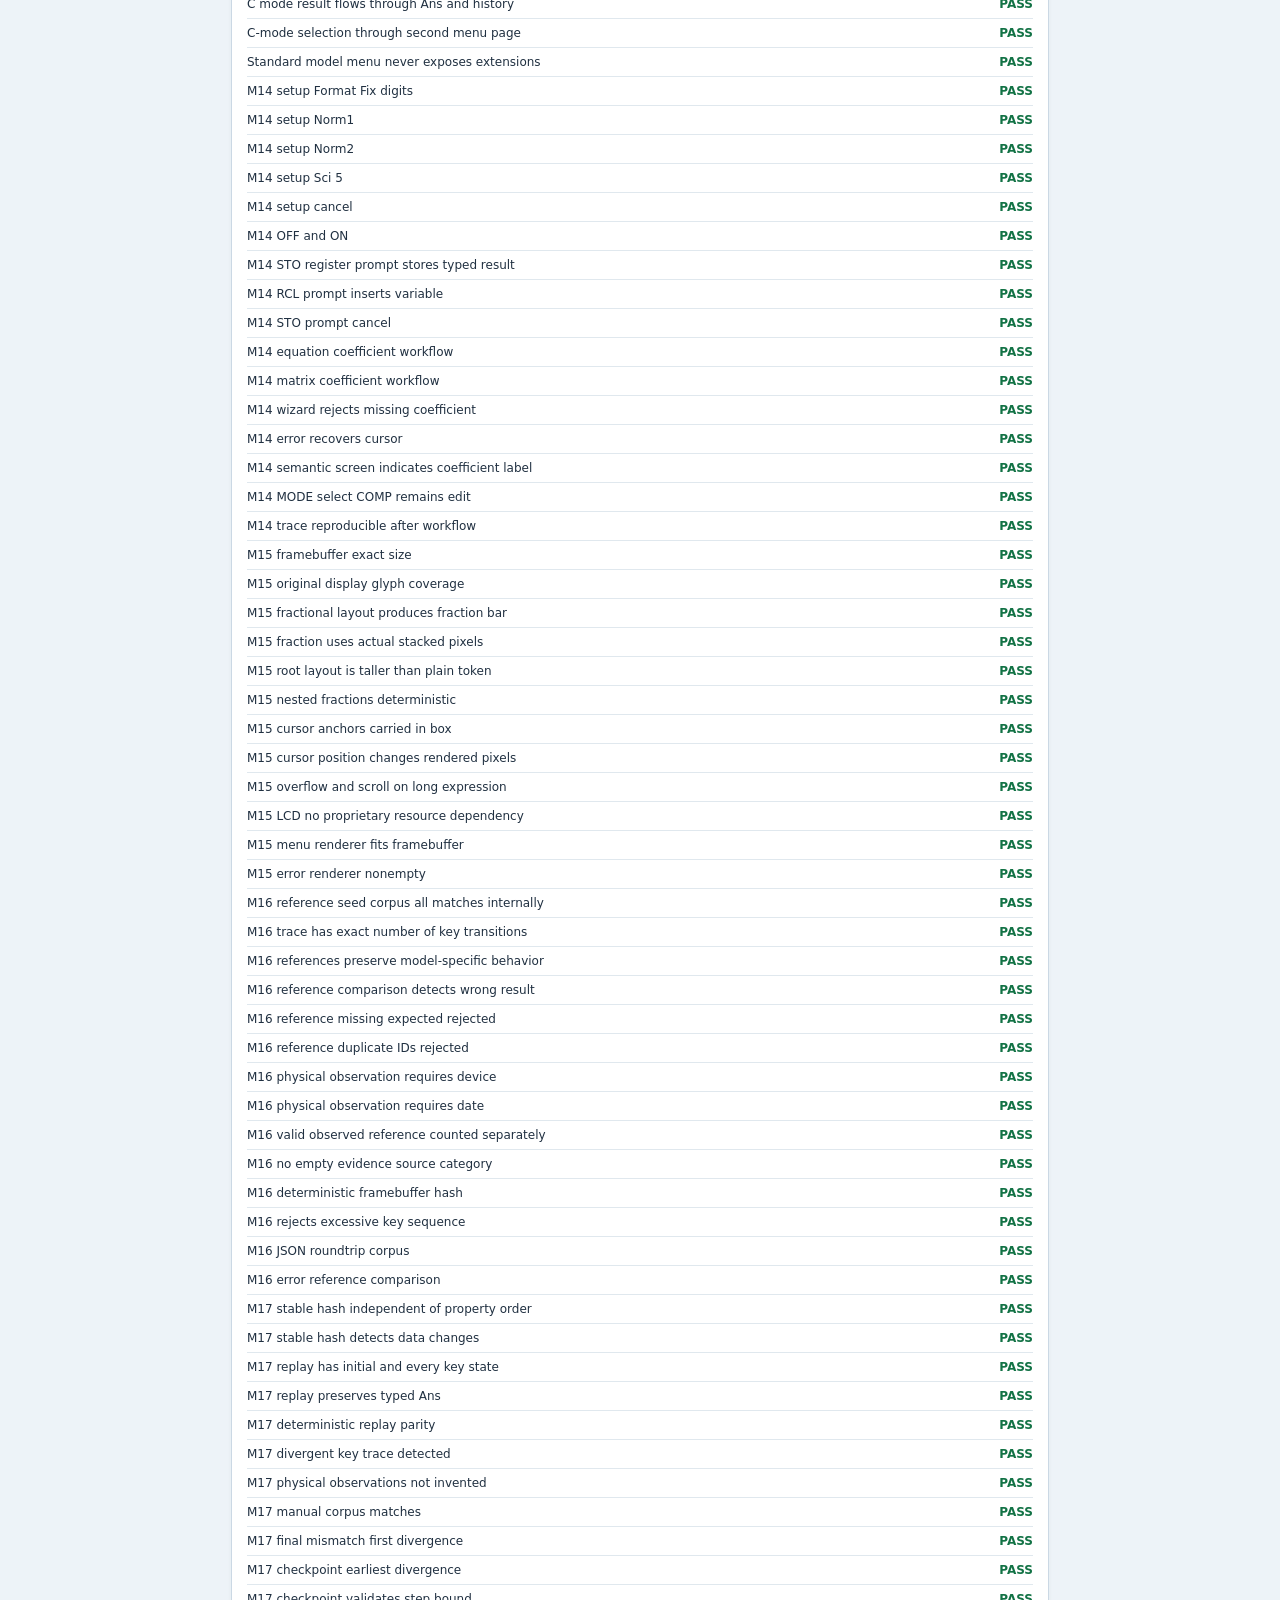
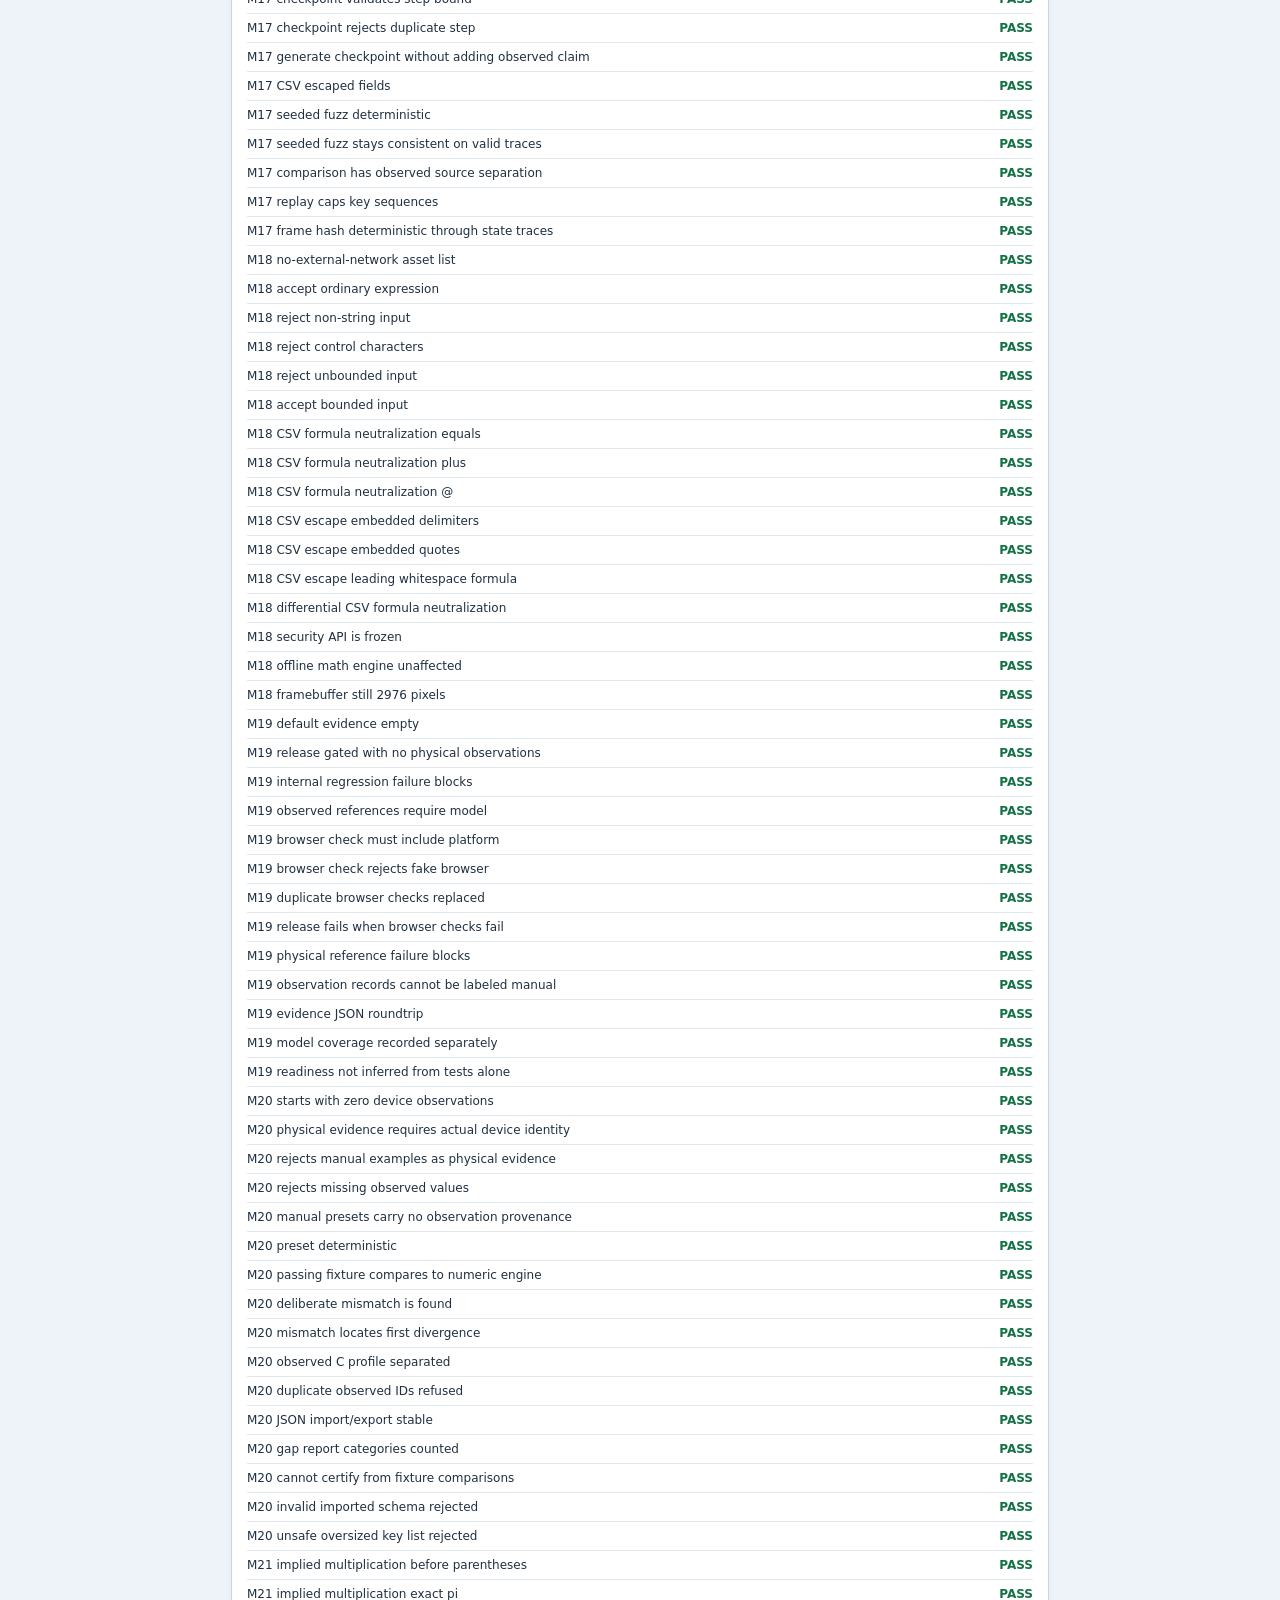
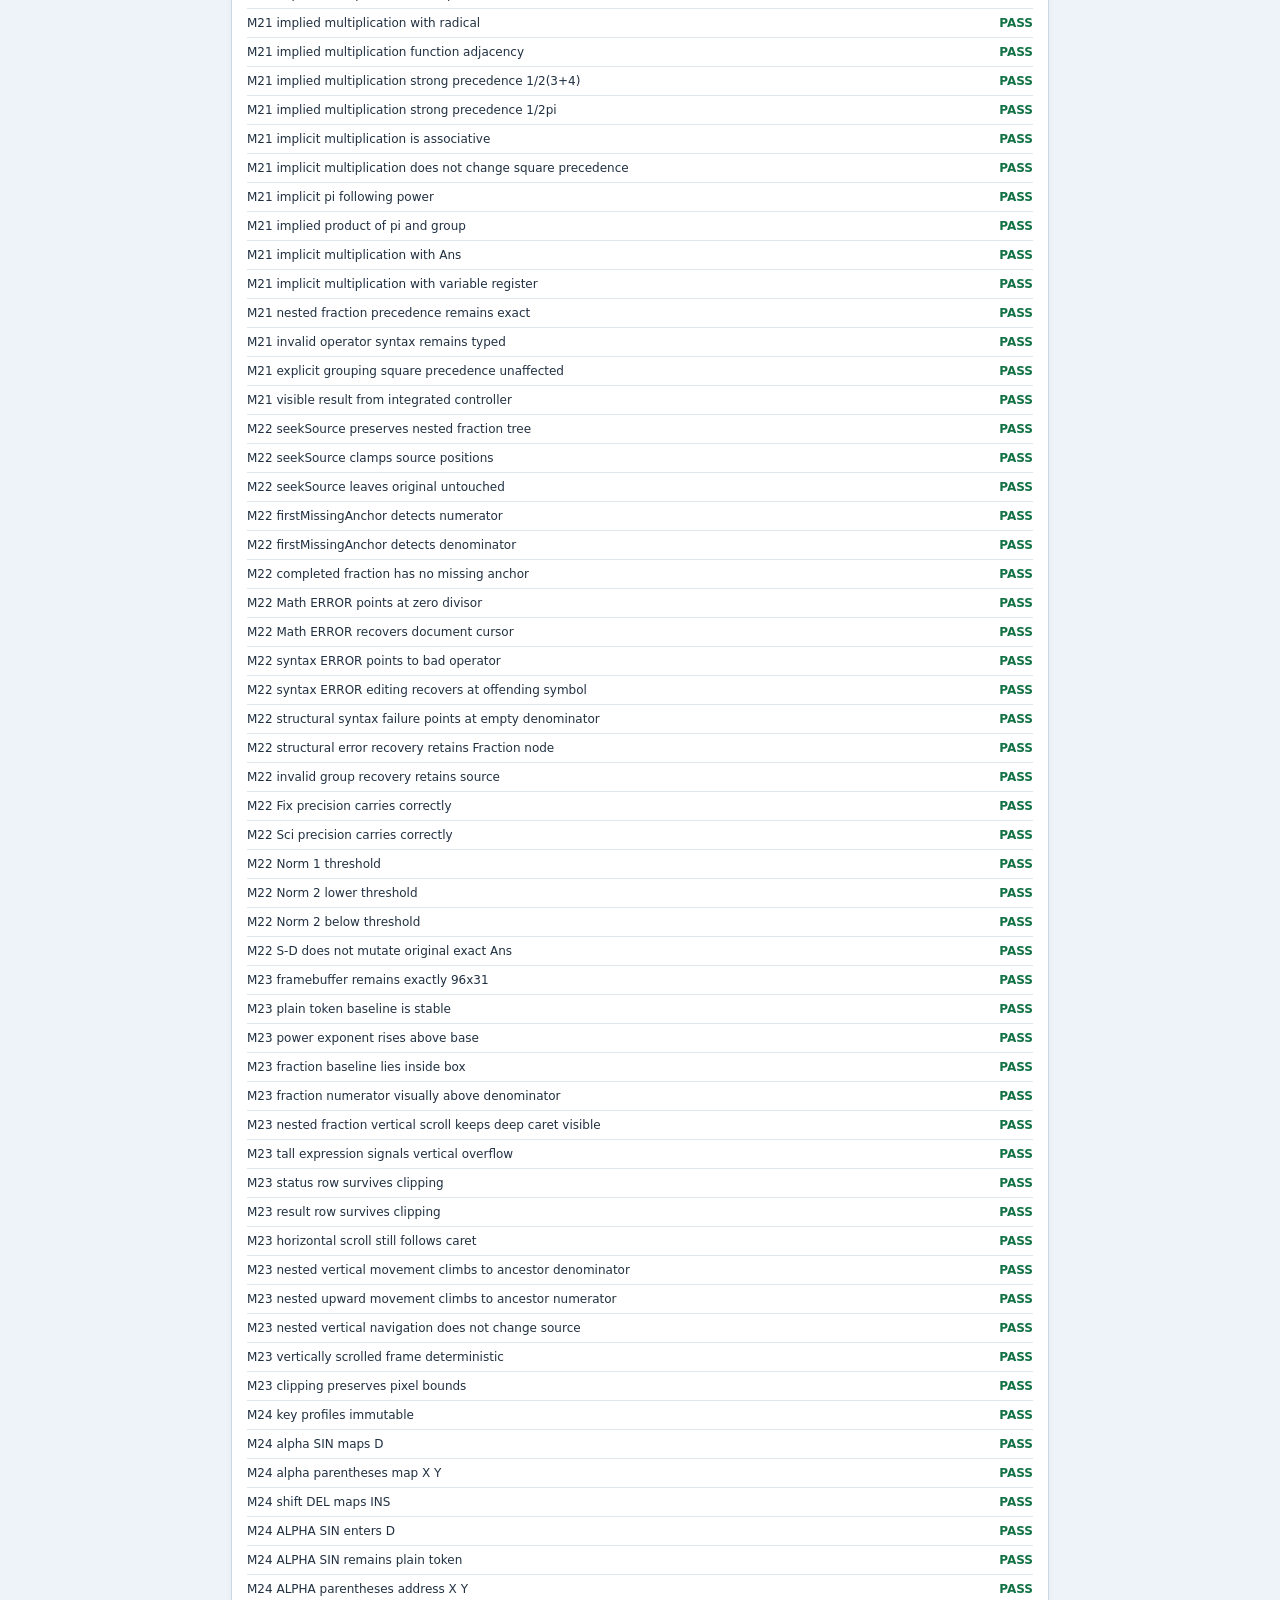
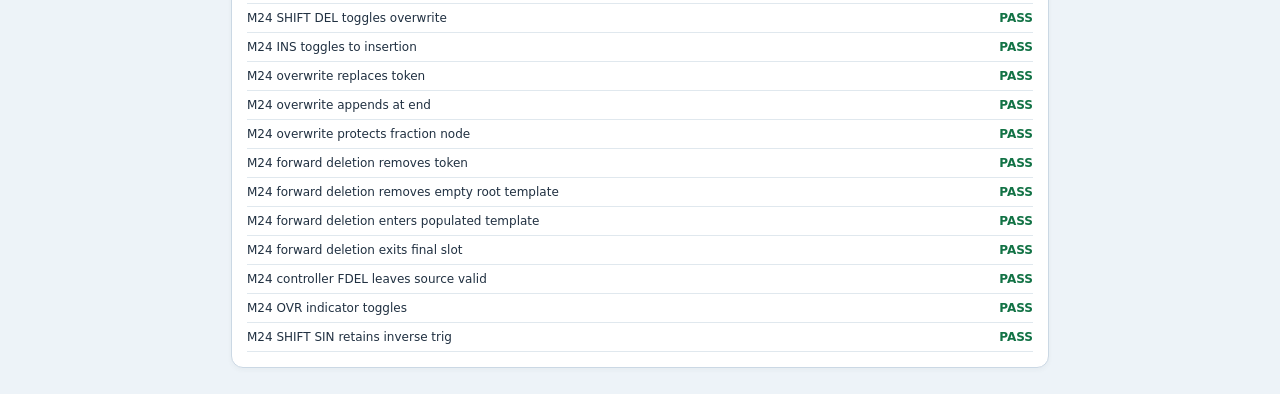
==== commit e8206cac: "M24 load keymap in acceptance test page" ====
--- a/tests/acceptance.html
+++ b/tests/acceptance.html
@@ -4,8 +4,8 @@
 <script src="../src/natural-editor.js"></script>
 <script src="../src/decimal15.js"></script>
 <script src="../src/display.js"></script>
-<script src="../src/kernel.js"></script><script src="../src/state-machine.js"></script><script src="../src/numerical.js"></script>
+<script src="../src/kernel.js"></script><script src="../src/keymap.js"></script><script src="../src/state-machine.js"></script><script src="../src/numerical.js"></script>
 <script src="../src/modes.js"></script><script src="../src/c-edition.js"></script><script src="../src/reference.js"></script>
-<script src="../src/differential.js"></script><script src="../src/release-audit.js"></script><script src="../src/release-candidate.js"></script><script src="cases.js"></script><script>
+<script src="../src/differential.js"></script><script src="../src/release-audit.js"></script><script src="../src/release-candidate.js"></script><script src="../src/device-validation.js"></script><script src="cases.js"></script><script>
 function run(){const r=FX991_TESTS.run();document.getElementById('summary').textContent=r.passed+' / '+r.total+' passed; '+r.failed+' failed';const box=document.getElementById('results');box.replaceChildren();r.details.forEach(t=>{const d=document.createElement('div');d.className='test';const label=document.createElement('span');label.textContent=t.name+(t.error?' — '+t.error:'');const status=document.createElement('span');status.className=t.pass?'pass':'fail';status.textContent=t.pass?'PASS':'FAIL';d.append(label,status);box.append(d)})}document.getElementById('run').onclick=run;run();
 </script></body></html>
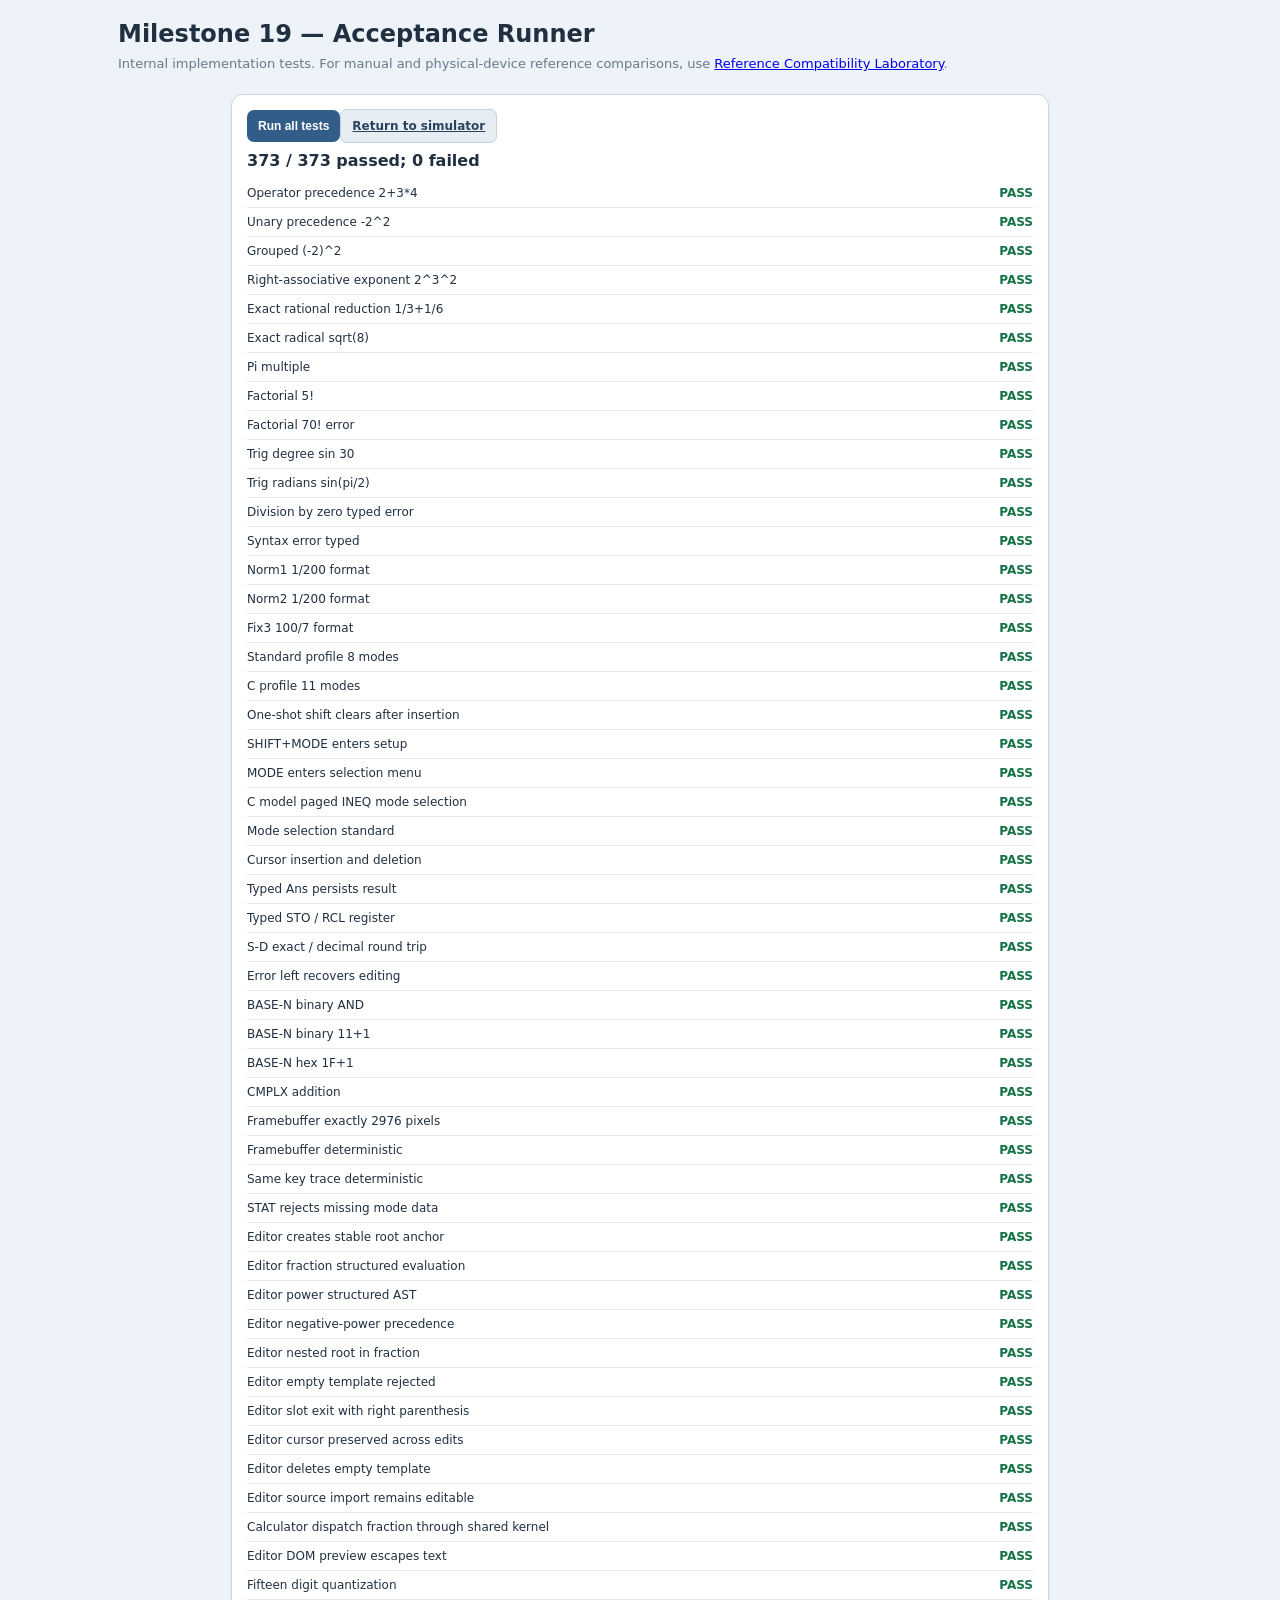
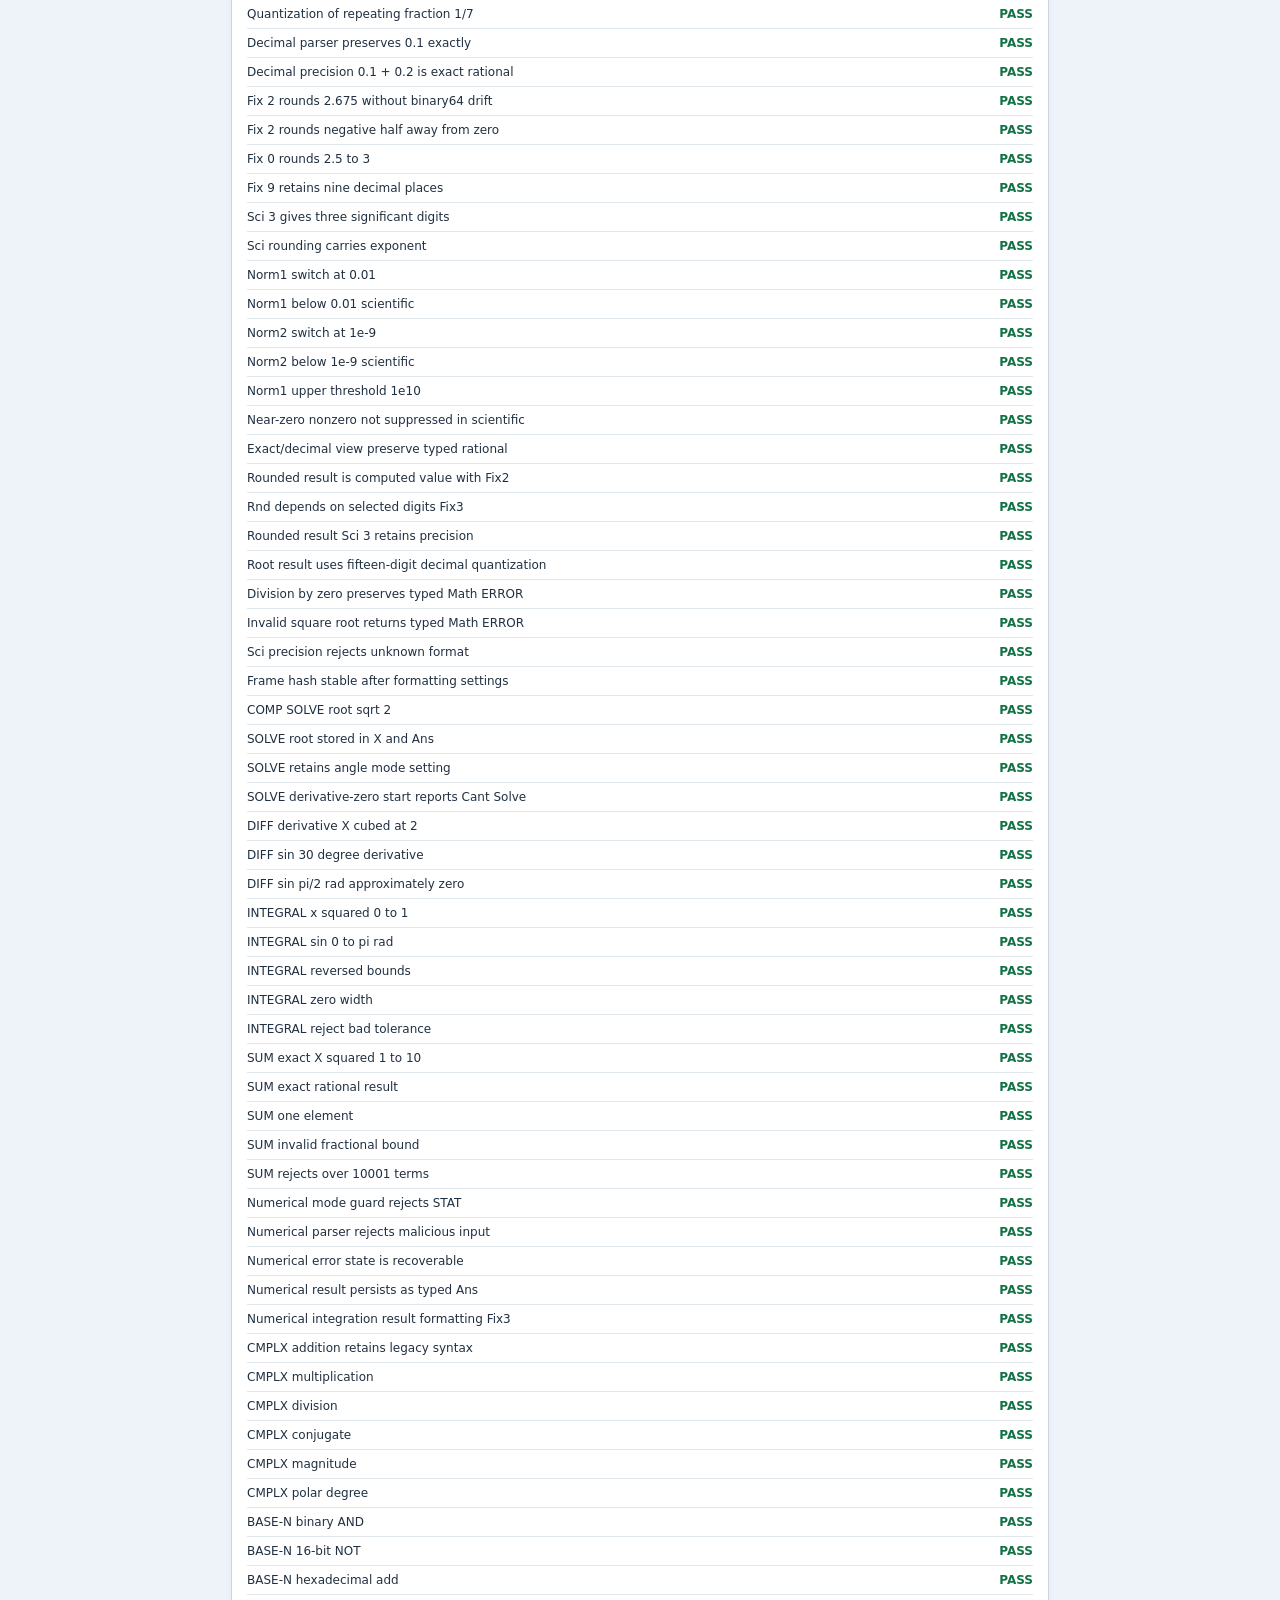
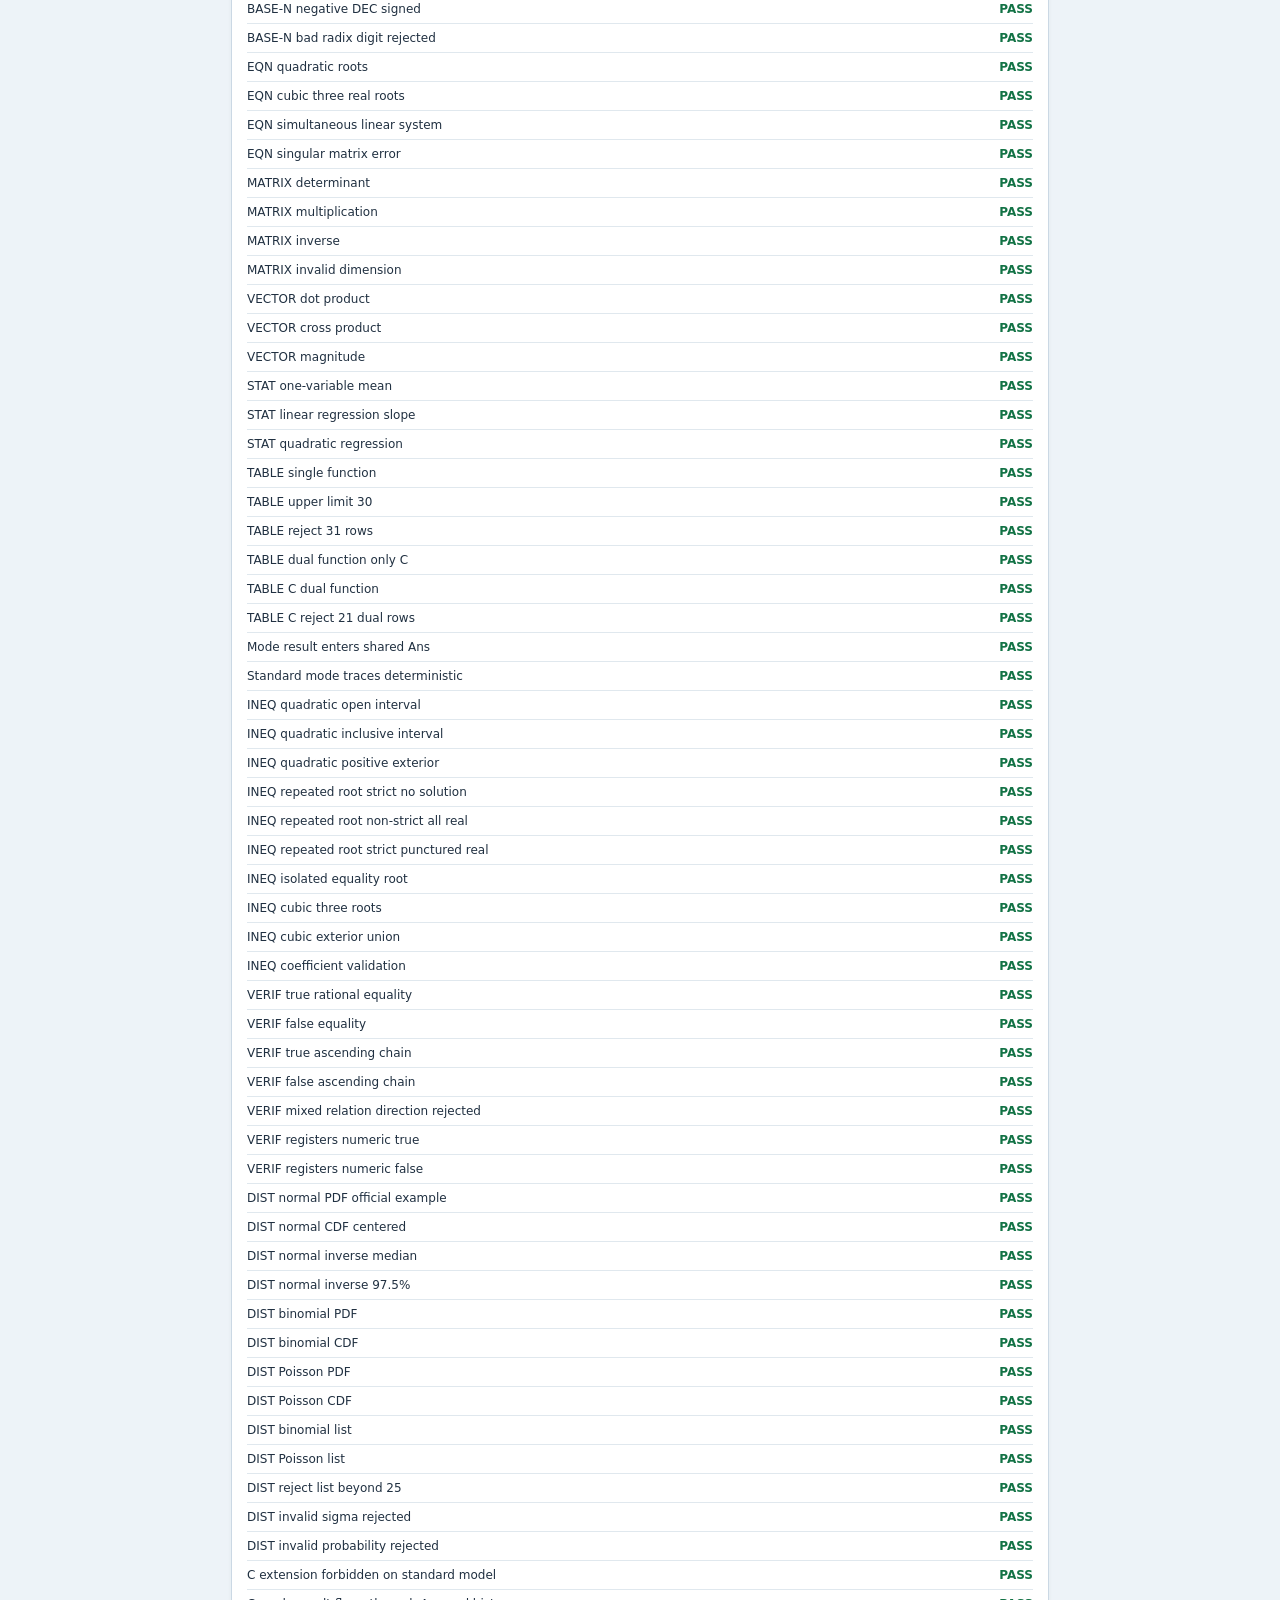
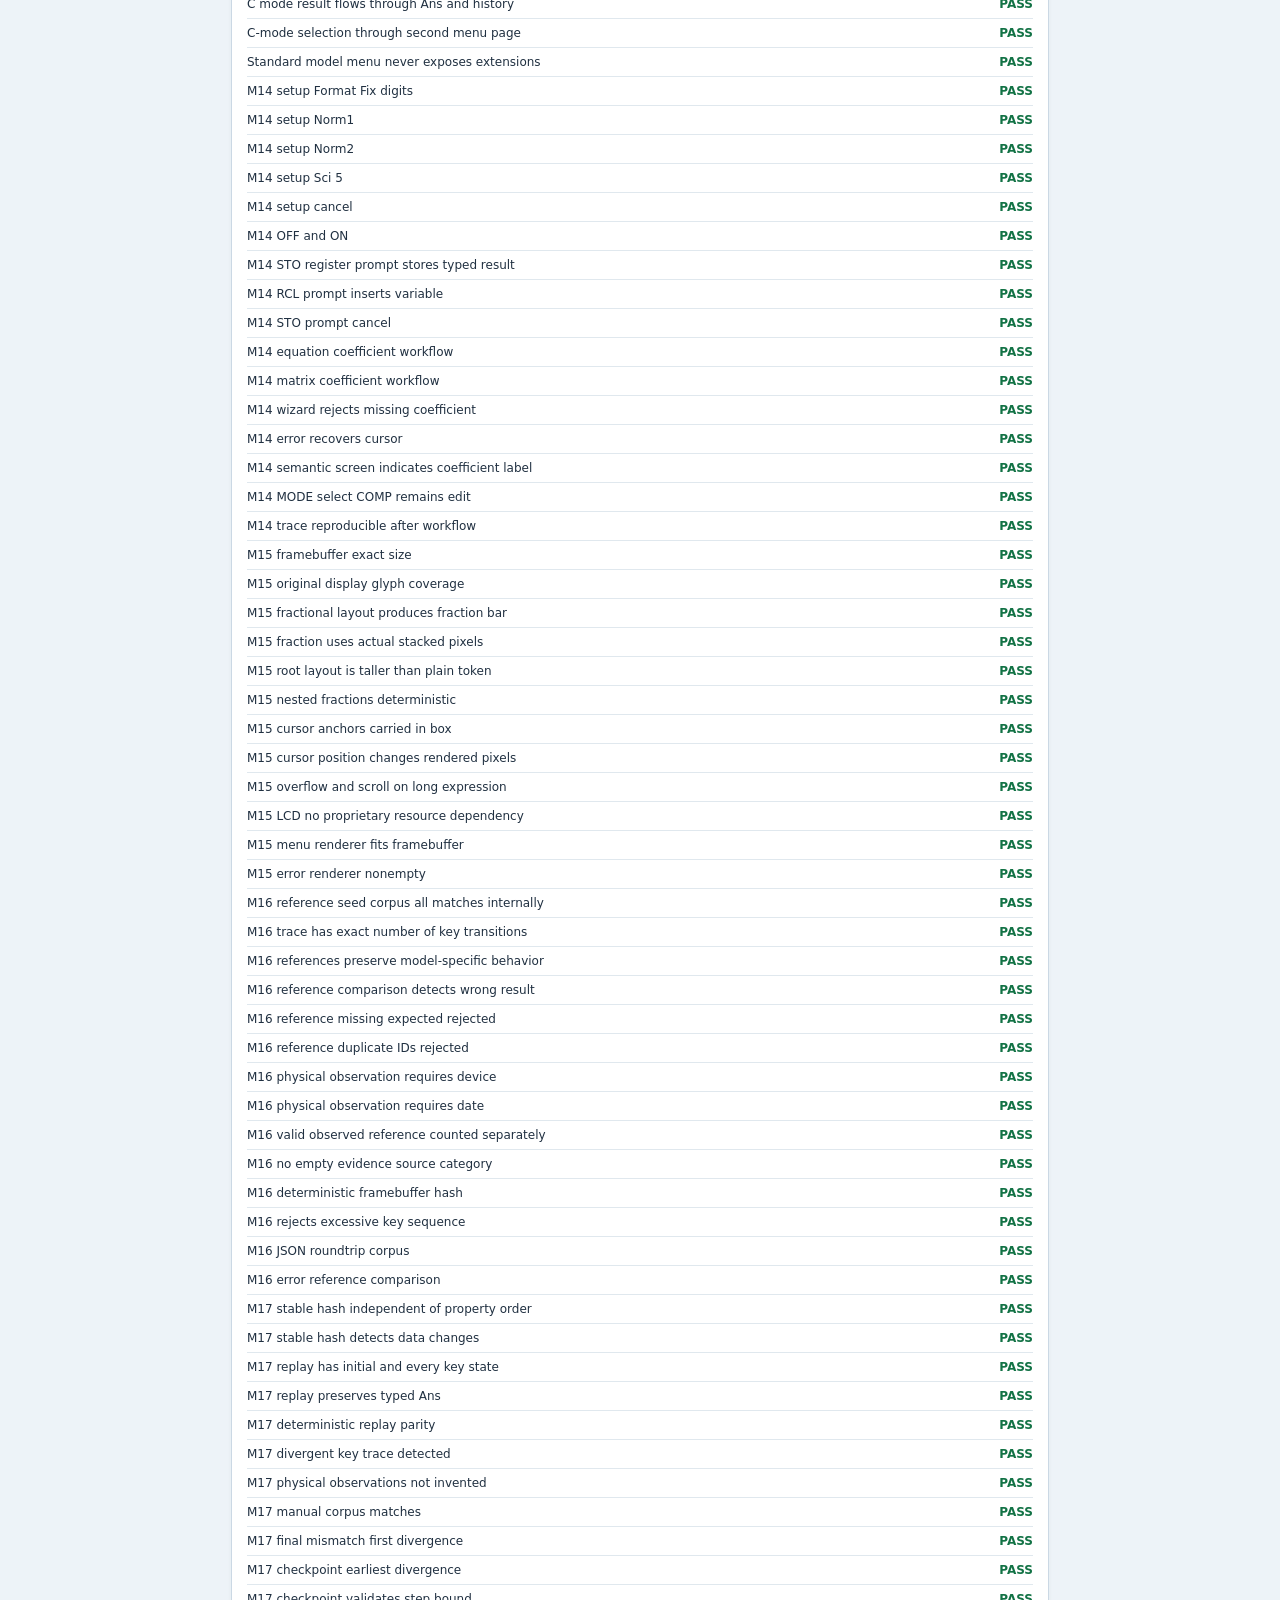
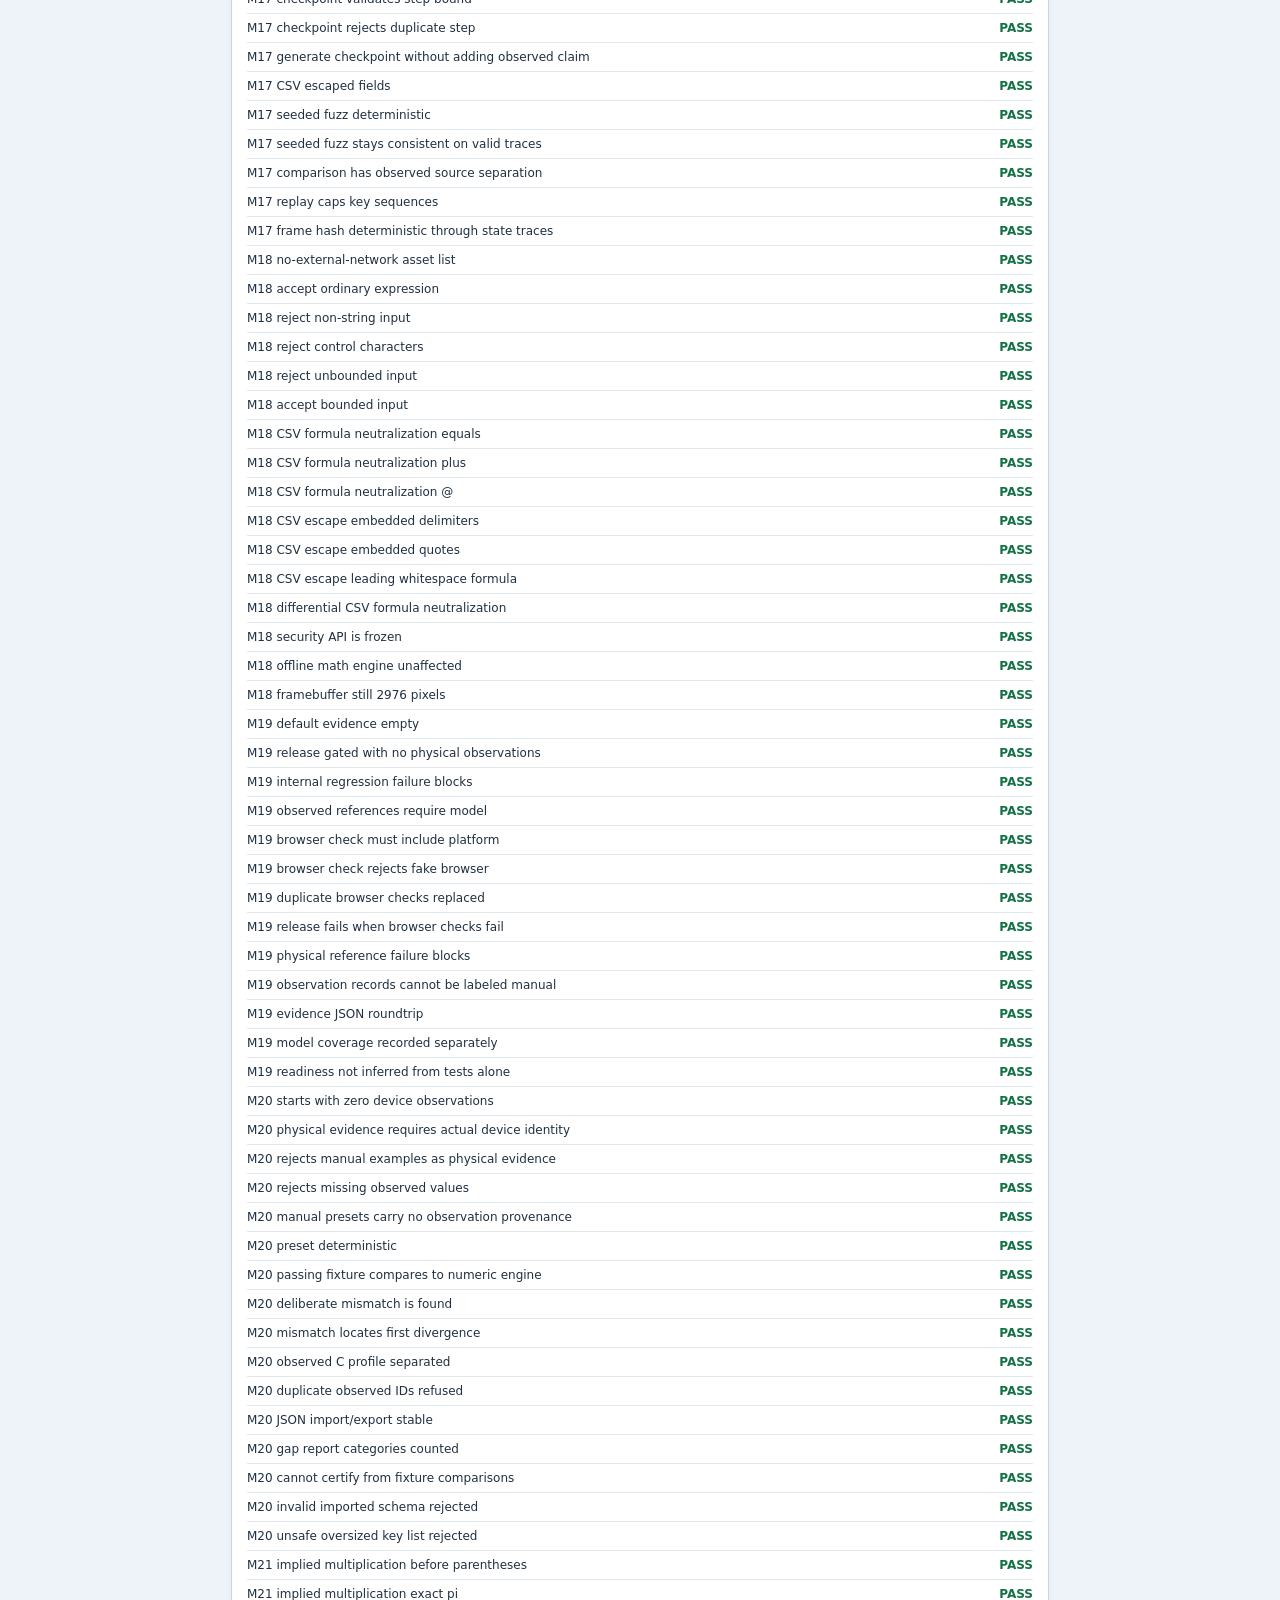
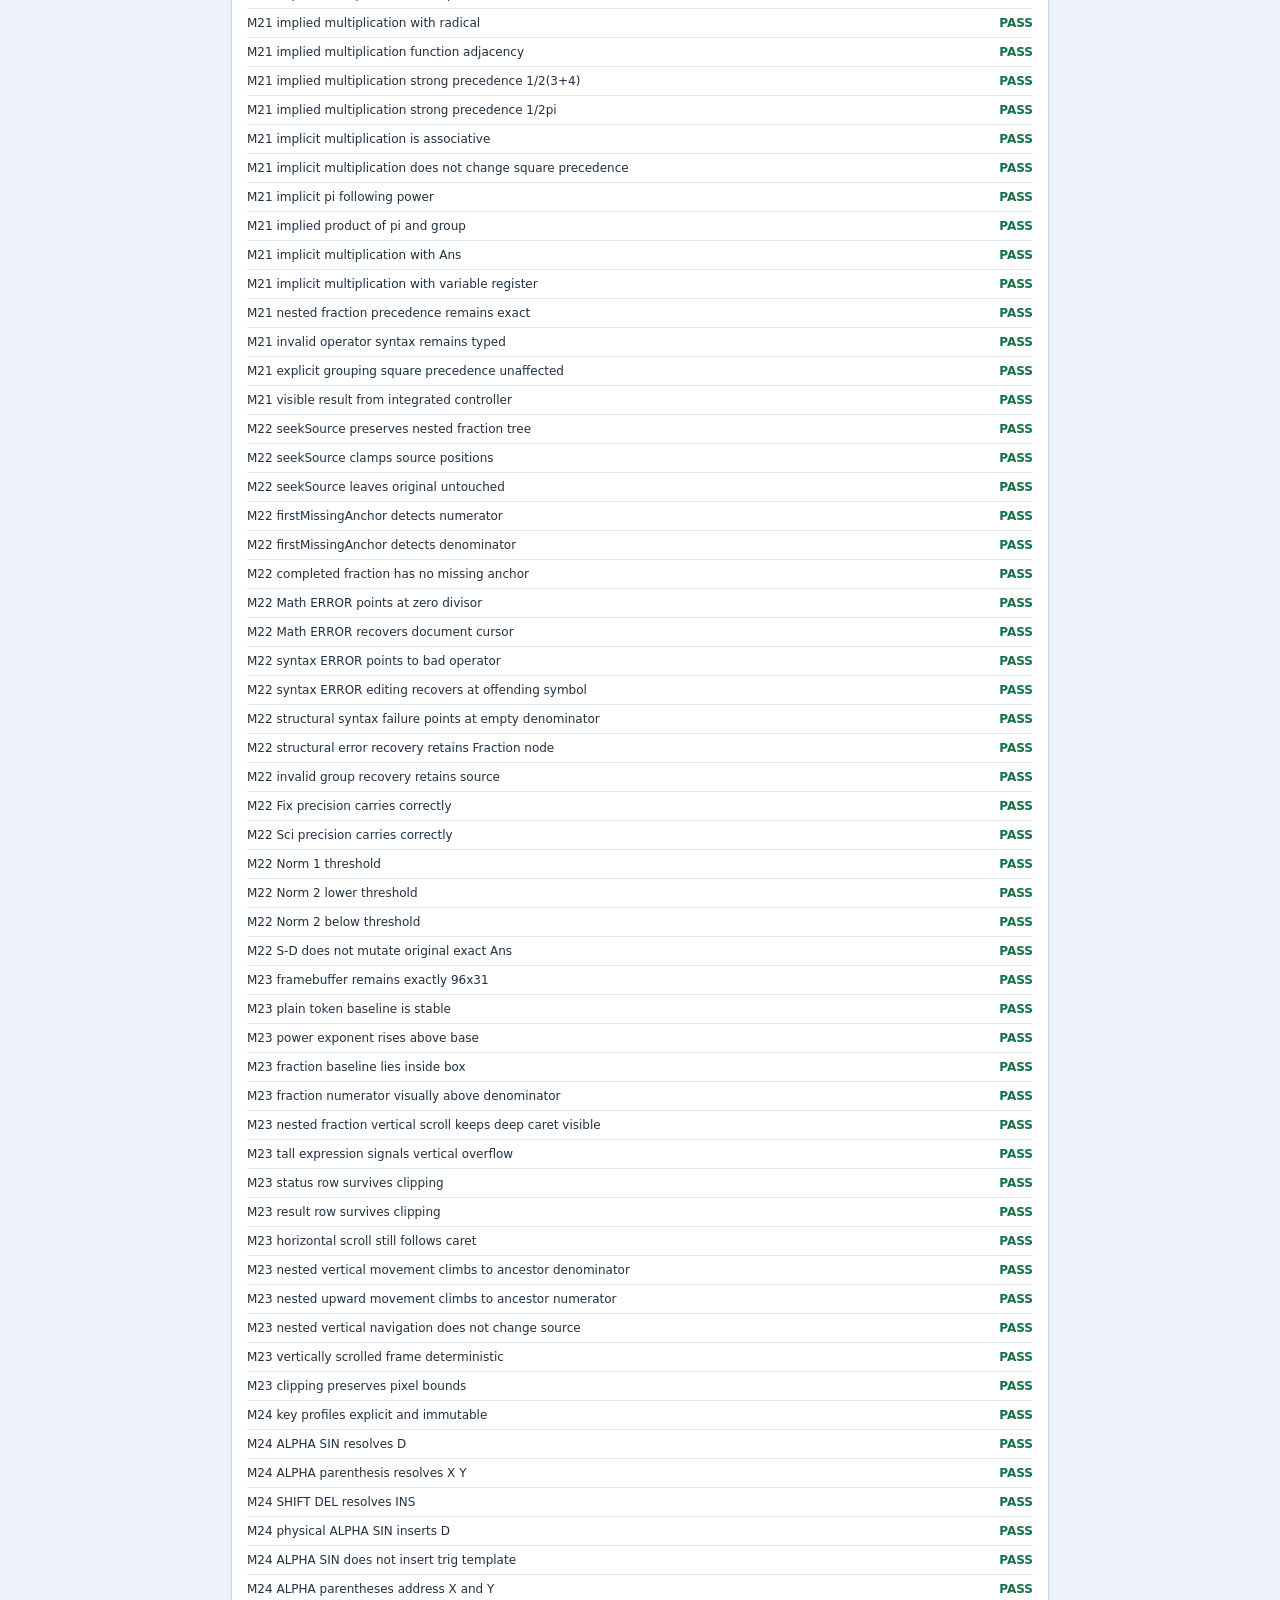
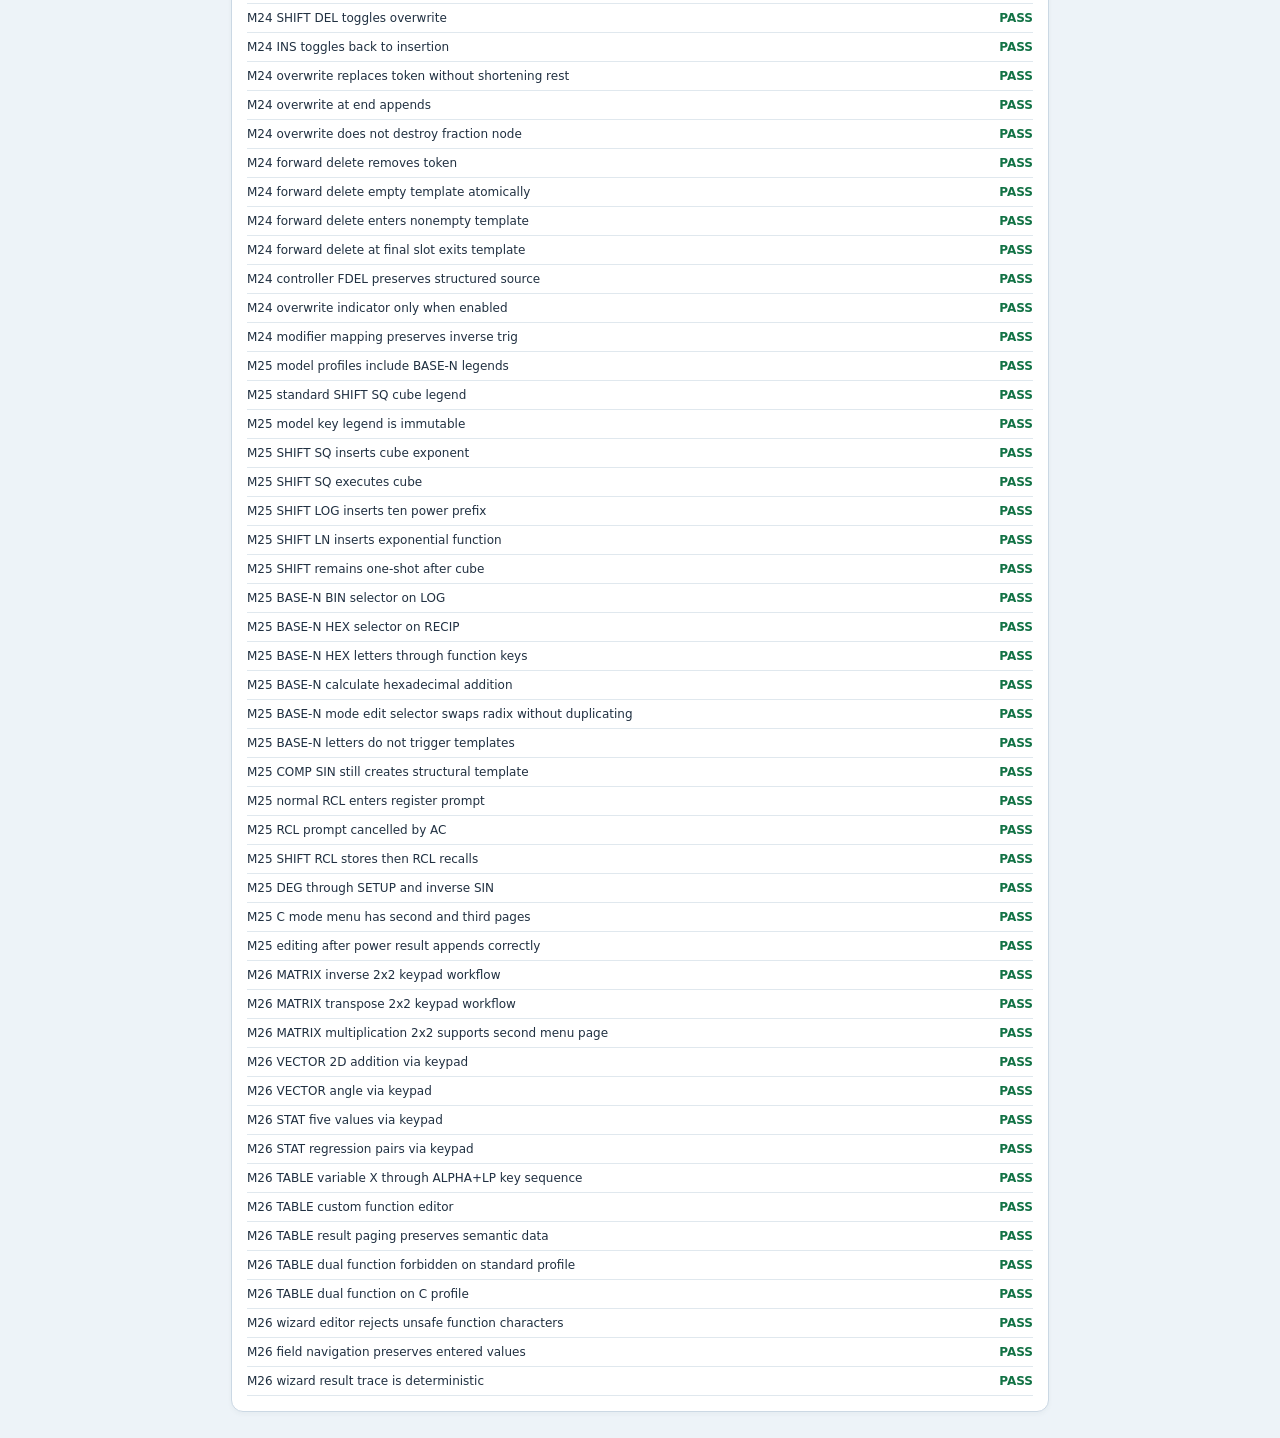
==== commit af7d9f13: "Milestone 28: persistent mode registers and secure opt-in session recovery" ====
--- a/tests/acceptance.html
+++ b/tests/acceptance.html
@@ -6,6 +6,6 @@
 <script src="../src/display.js"></script>
 <script src="../src/kernel.js"></script><script src="../src/keymap.js"></script><script src="../src/state-machine.js"></script><script src="../src/numerical.js"></script>
 <script src="../src/modes.js"></script><script src="../src/c-edition.js"></script><script src="../src/reference.js"></script>
-<script src="../src/differential.js"></script><script src="../src/release-audit.js"></script><script src="../src/release-candidate.js"></script><script src="../src/device-validation.js"></script><script src="cases.js"></script><script>
+<script src="../src/differential.js"></script><script src="../src/release-audit.js"></script><script src="../src/release-candidate.js"></script><script src="../src/device-validation.js"></script><script src="../src/session.js"></script><script src="cases.js"></script><script>
 function run(){const r=FX991_TESTS.run();document.getElementById('summary').textContent=r.passed+' / '+r.total+' passed; '+r.failed+' failed';const box=document.getElementById('results');box.replaceChildren();r.details.forEach(t=>{const d=document.createElement('div');d.className='test';const label=document.createElement('span');label.textContent=t.name+(t.error?' — '+t.error:'');const status=document.createElement('span');status.className=t.pass?'pass':'fail';status.textContent=t.pass?'PASS':'FAIL';d.append(label,status);box.append(d)})}document.getElementById('run').onclick=run;run();
 </script></body></html>
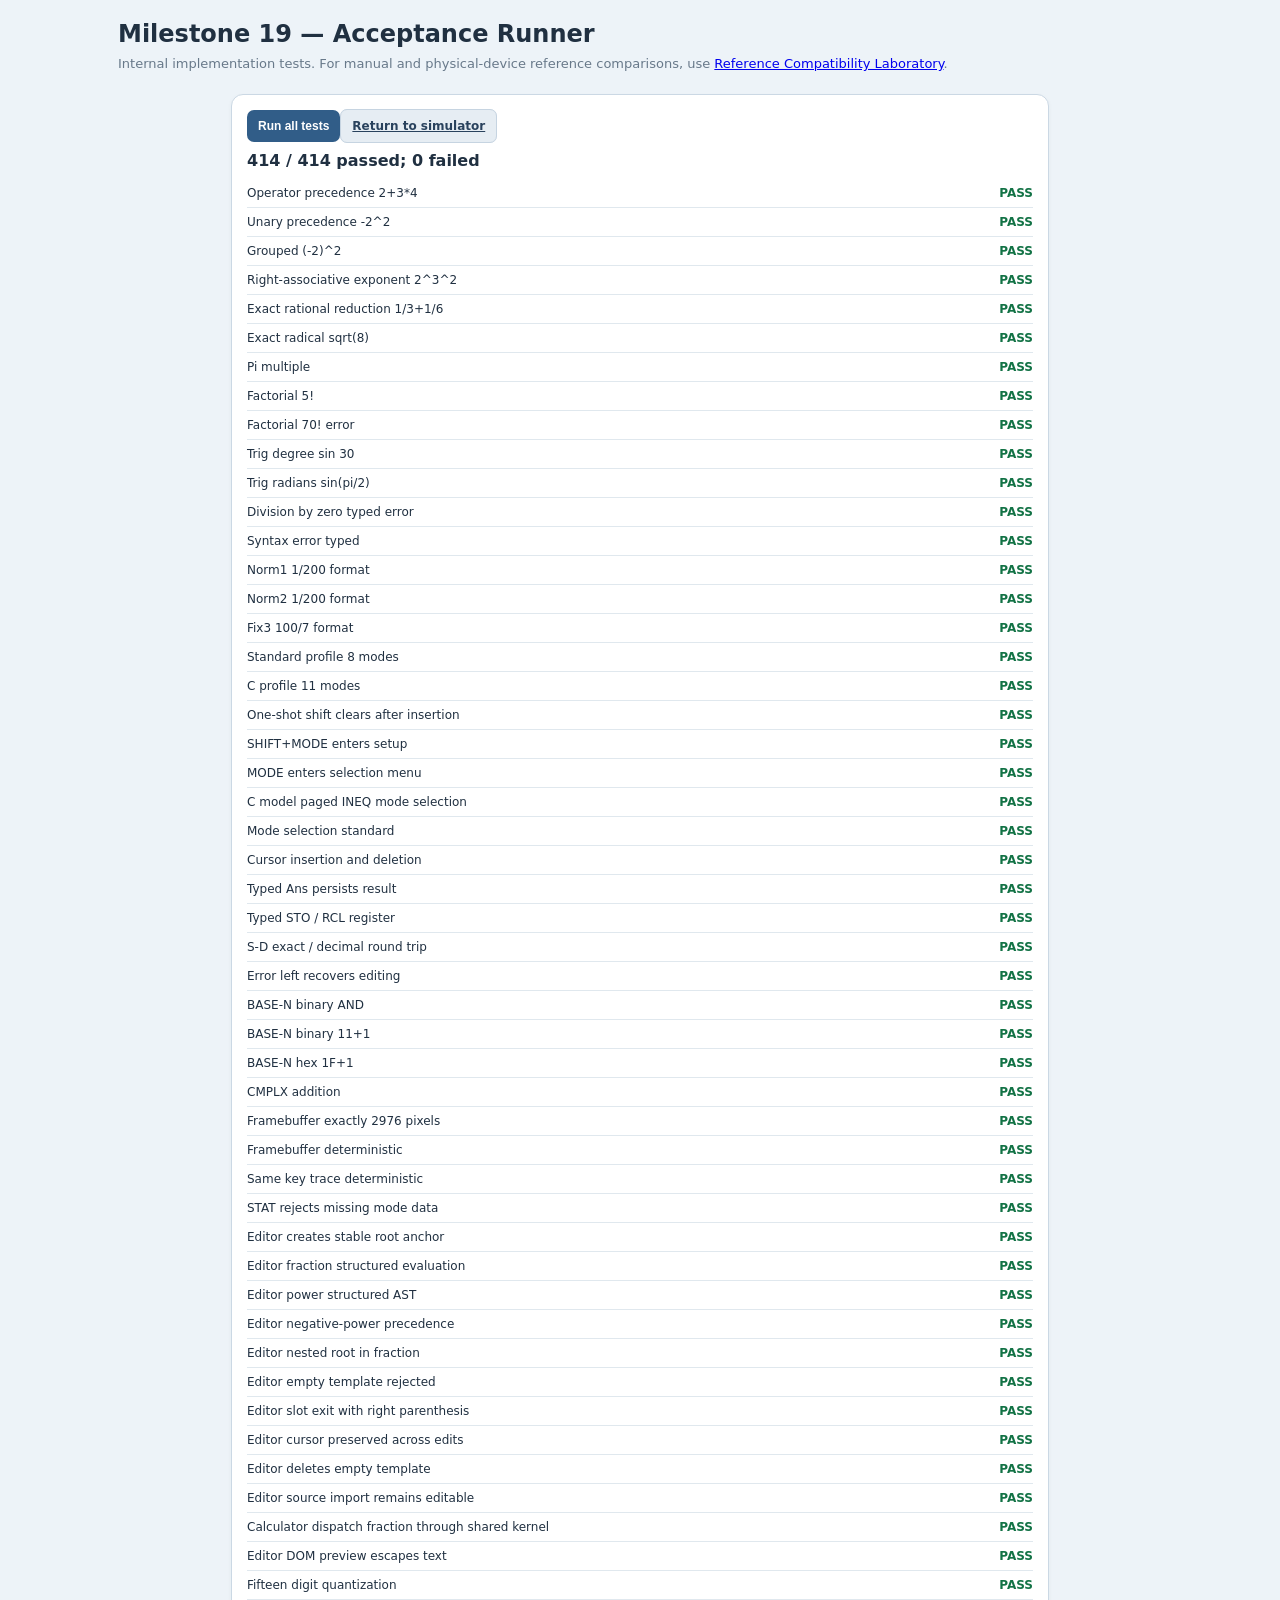
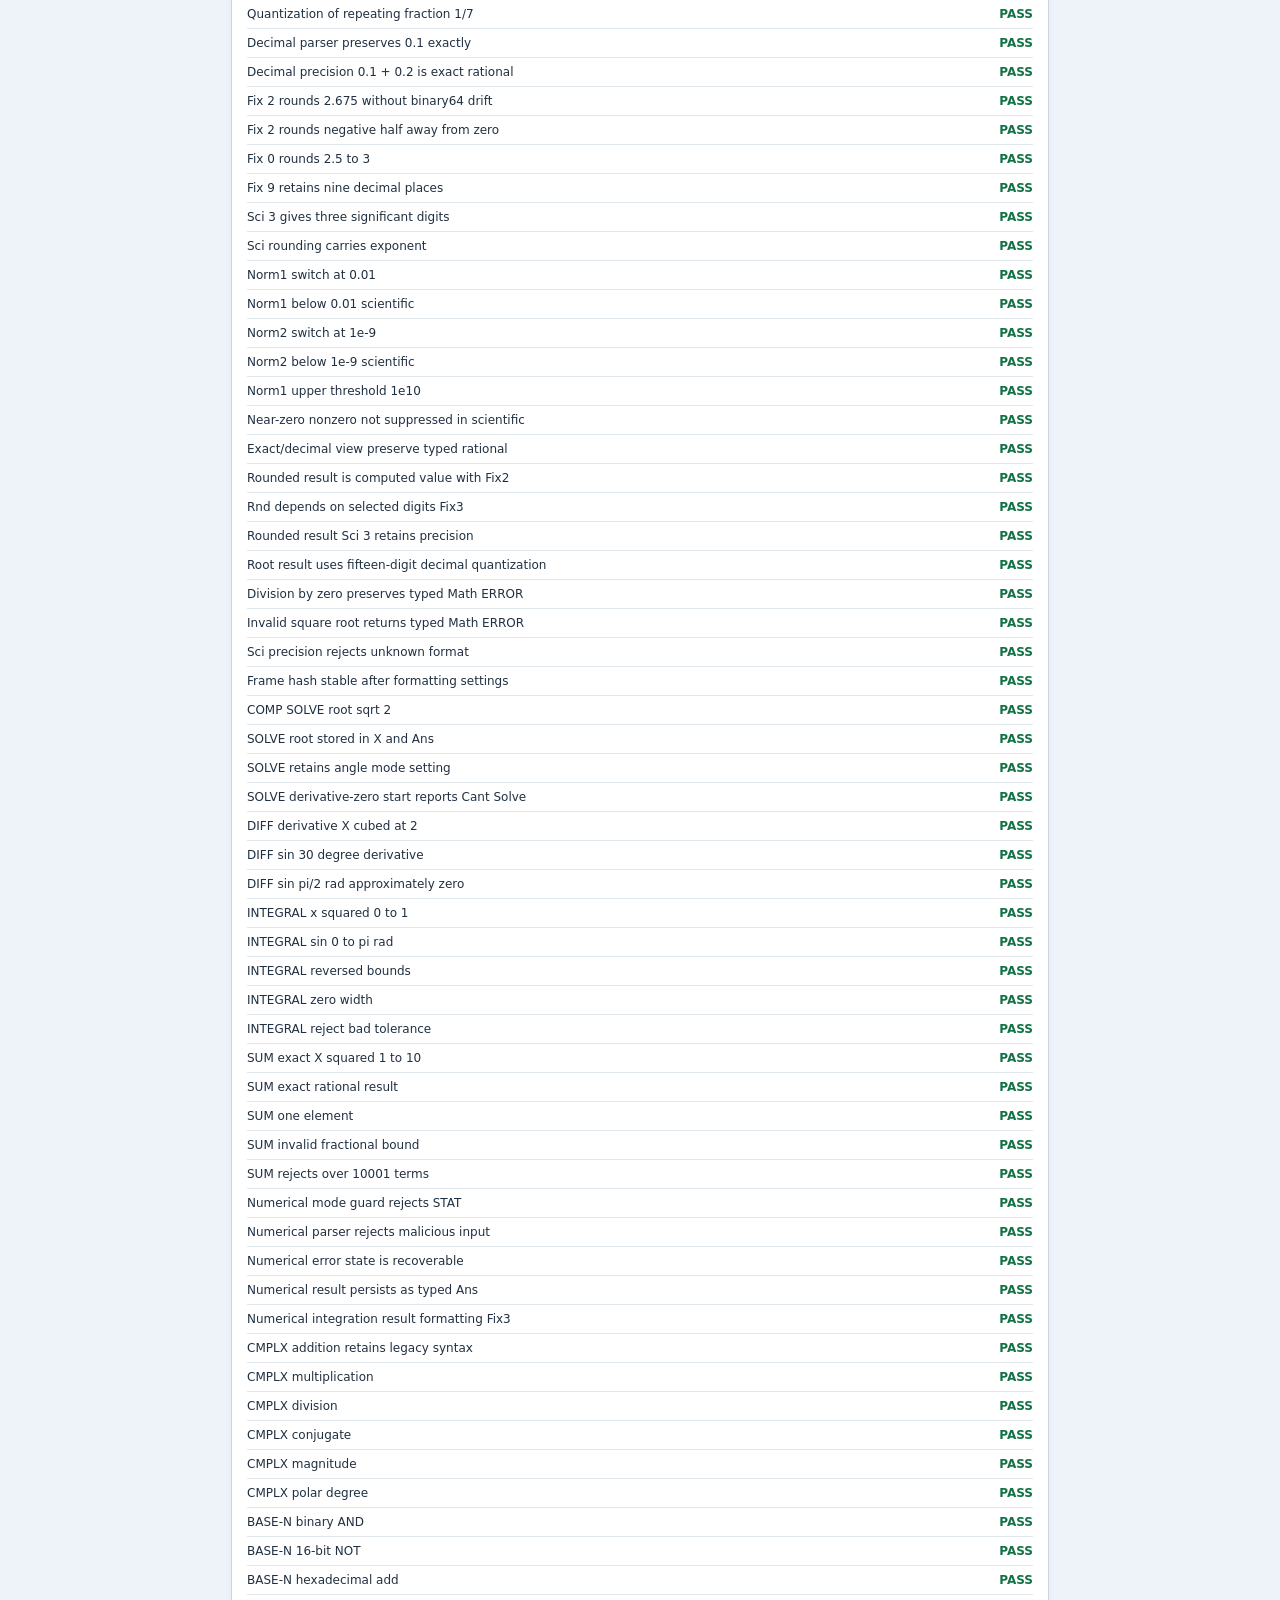
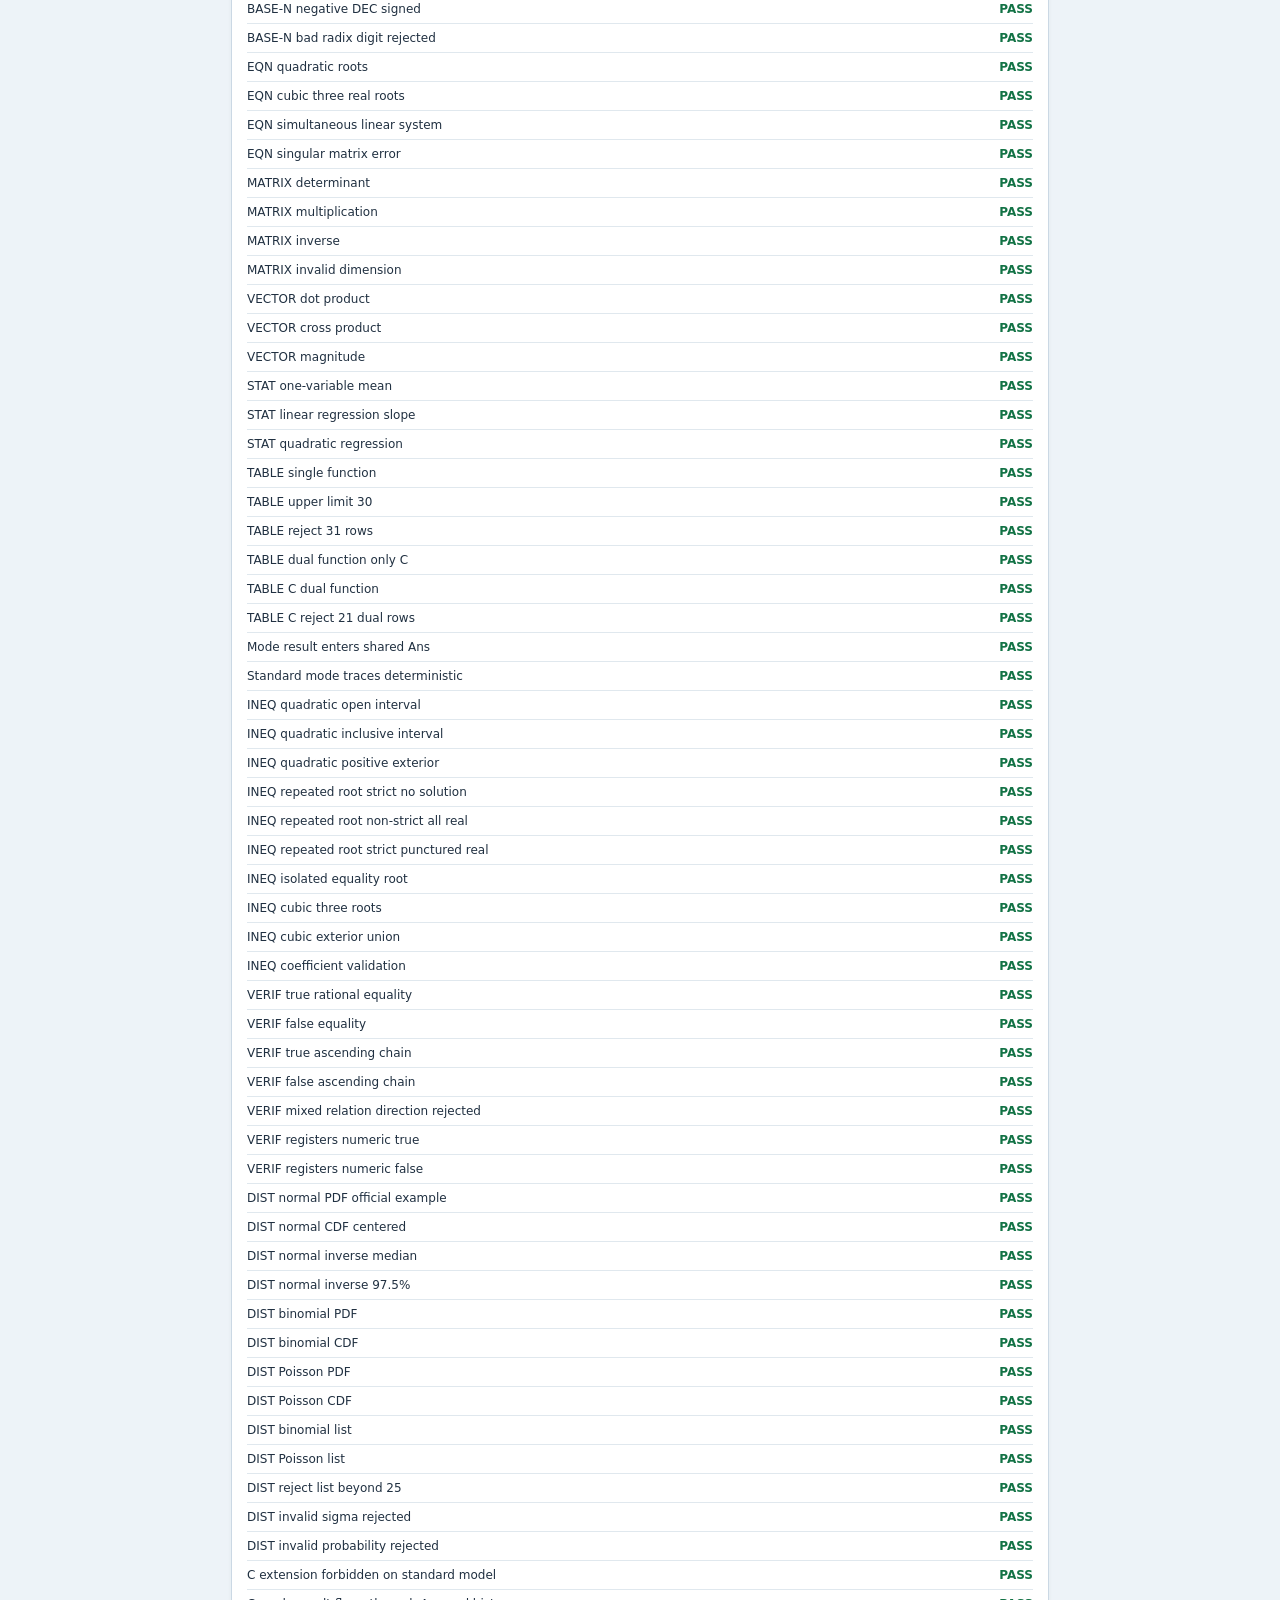
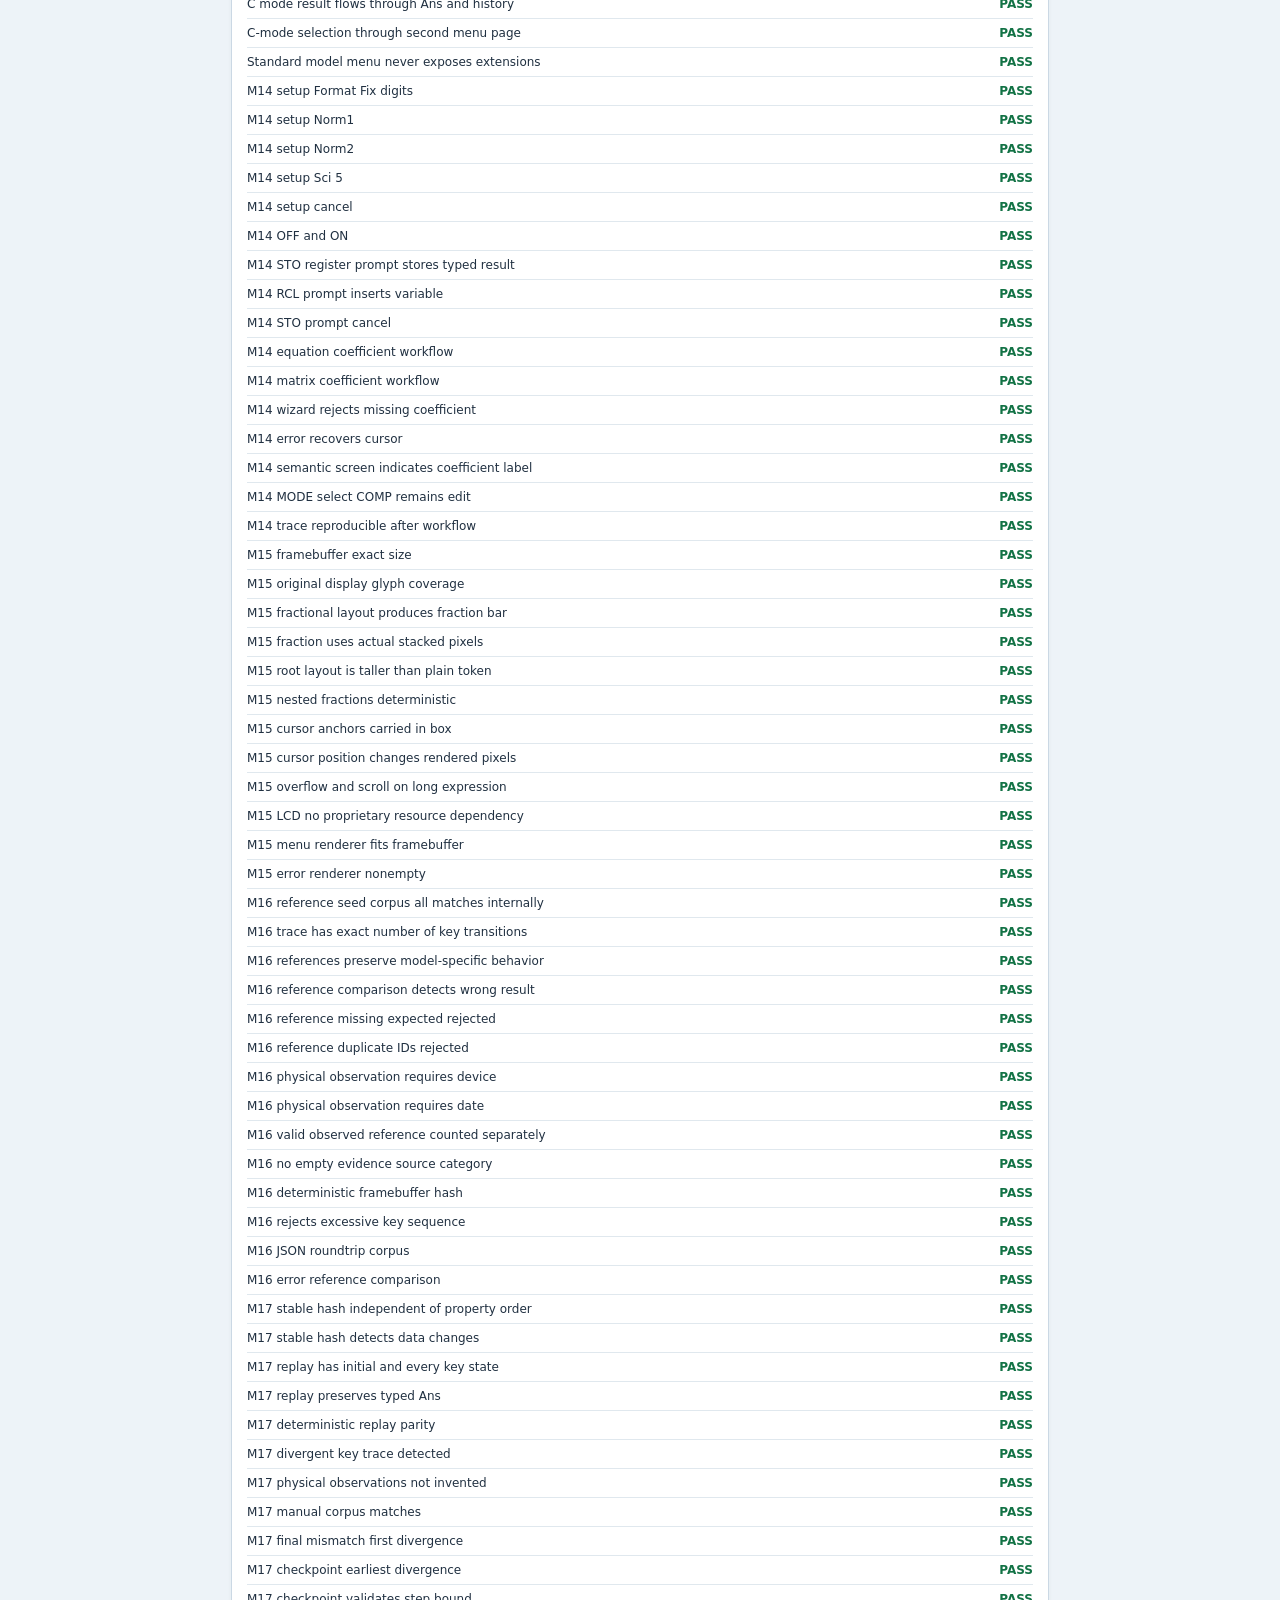
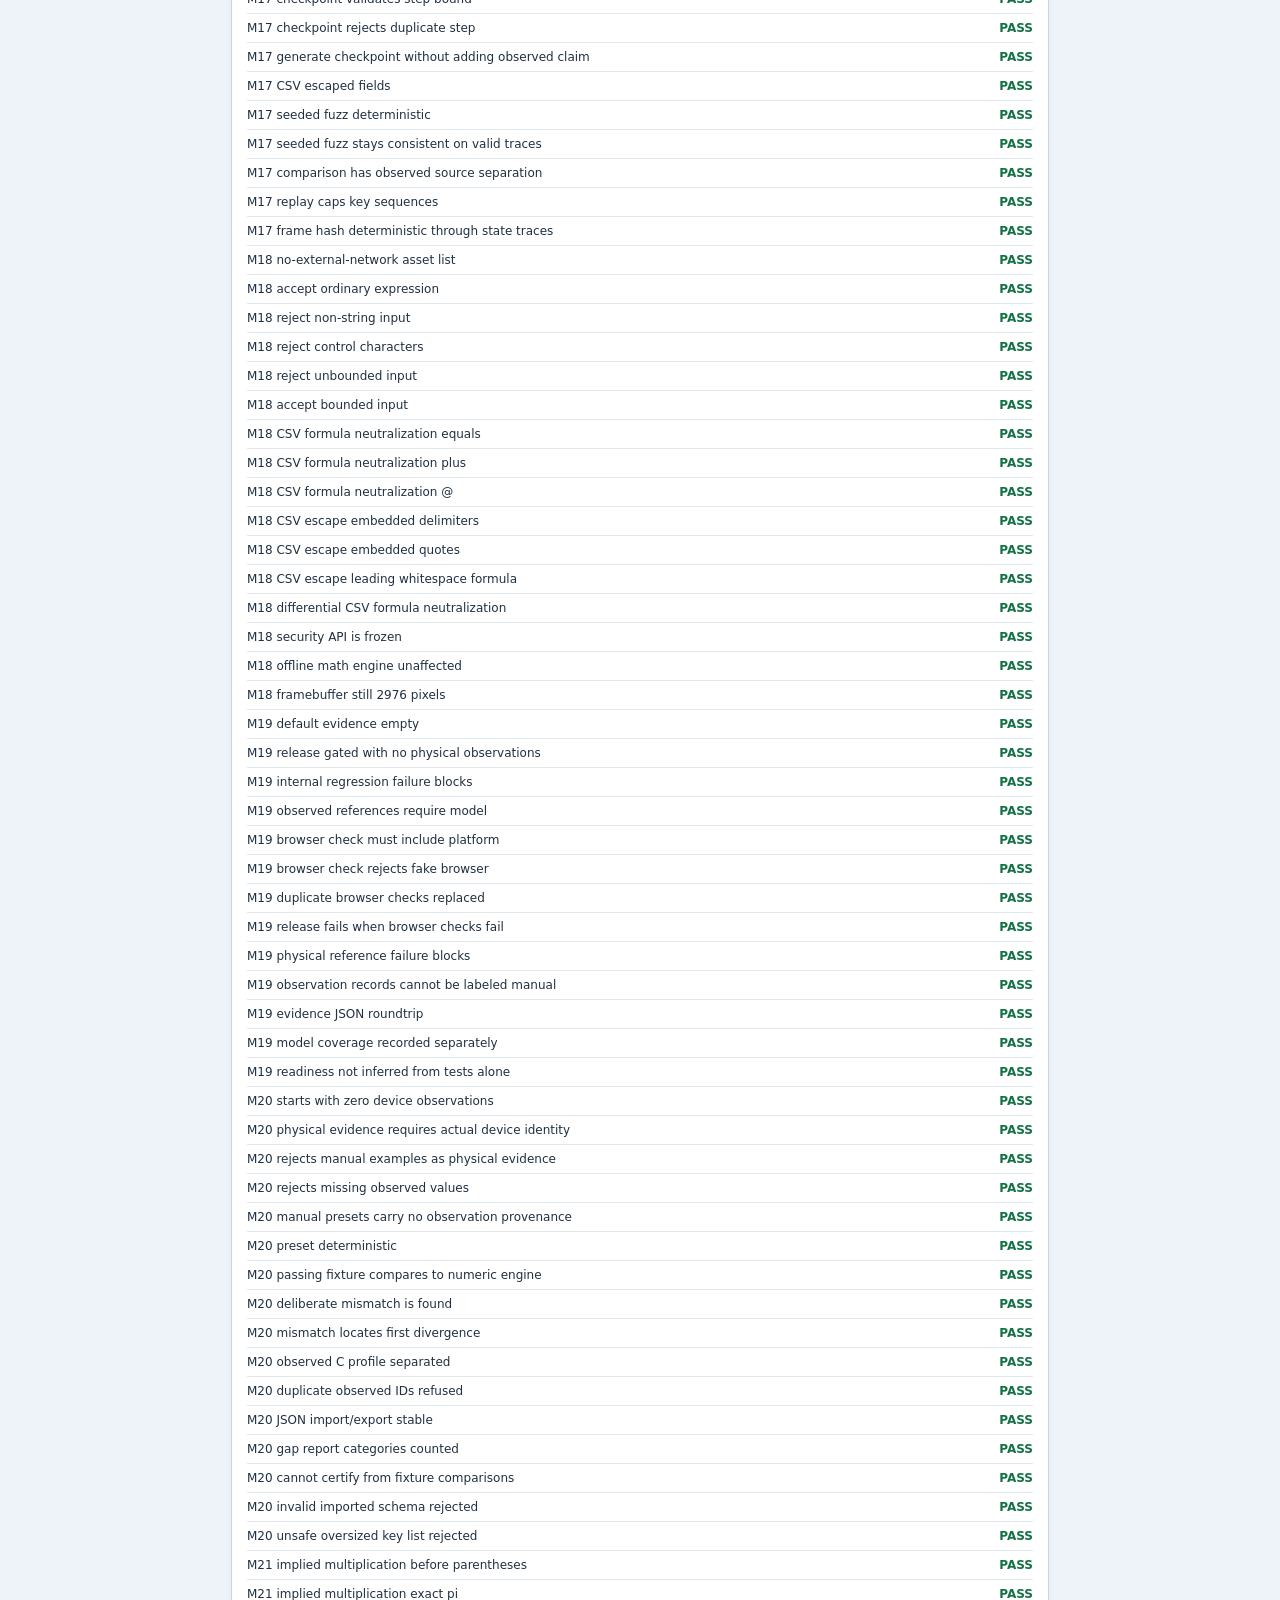
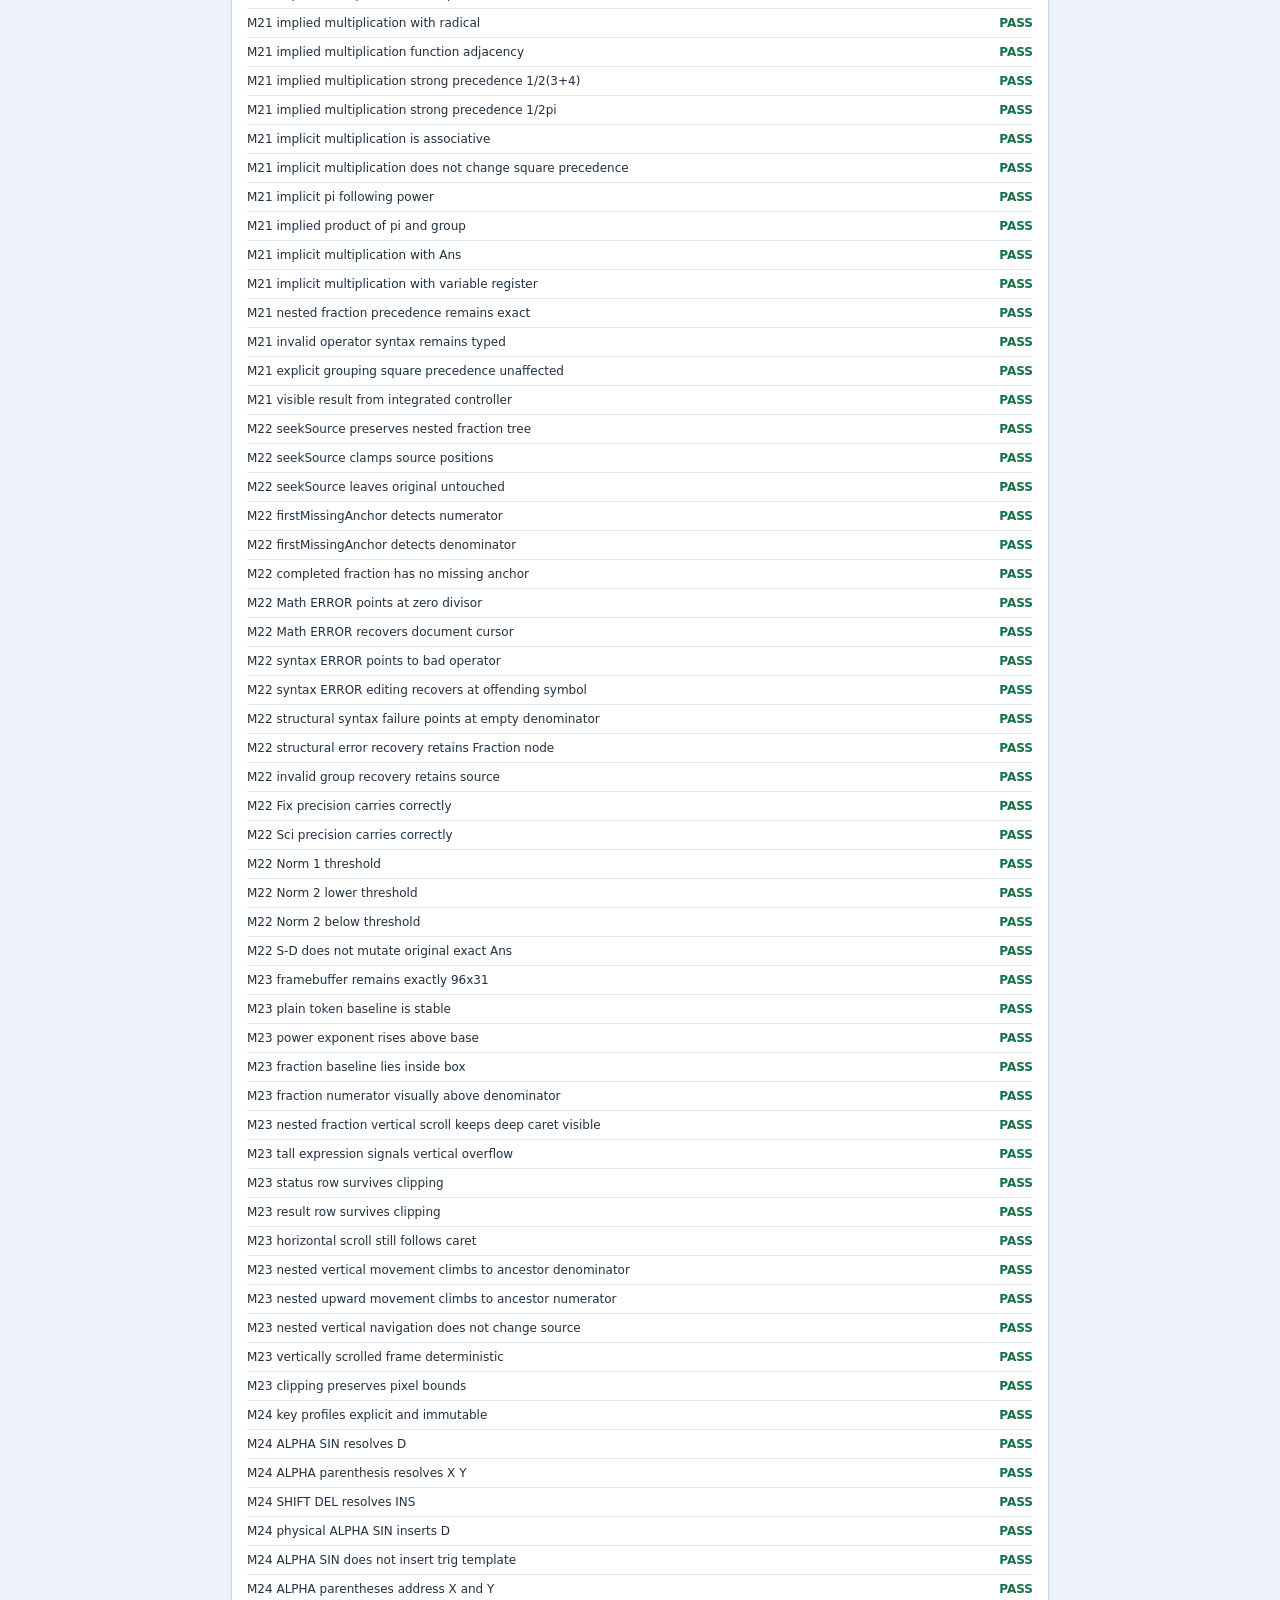
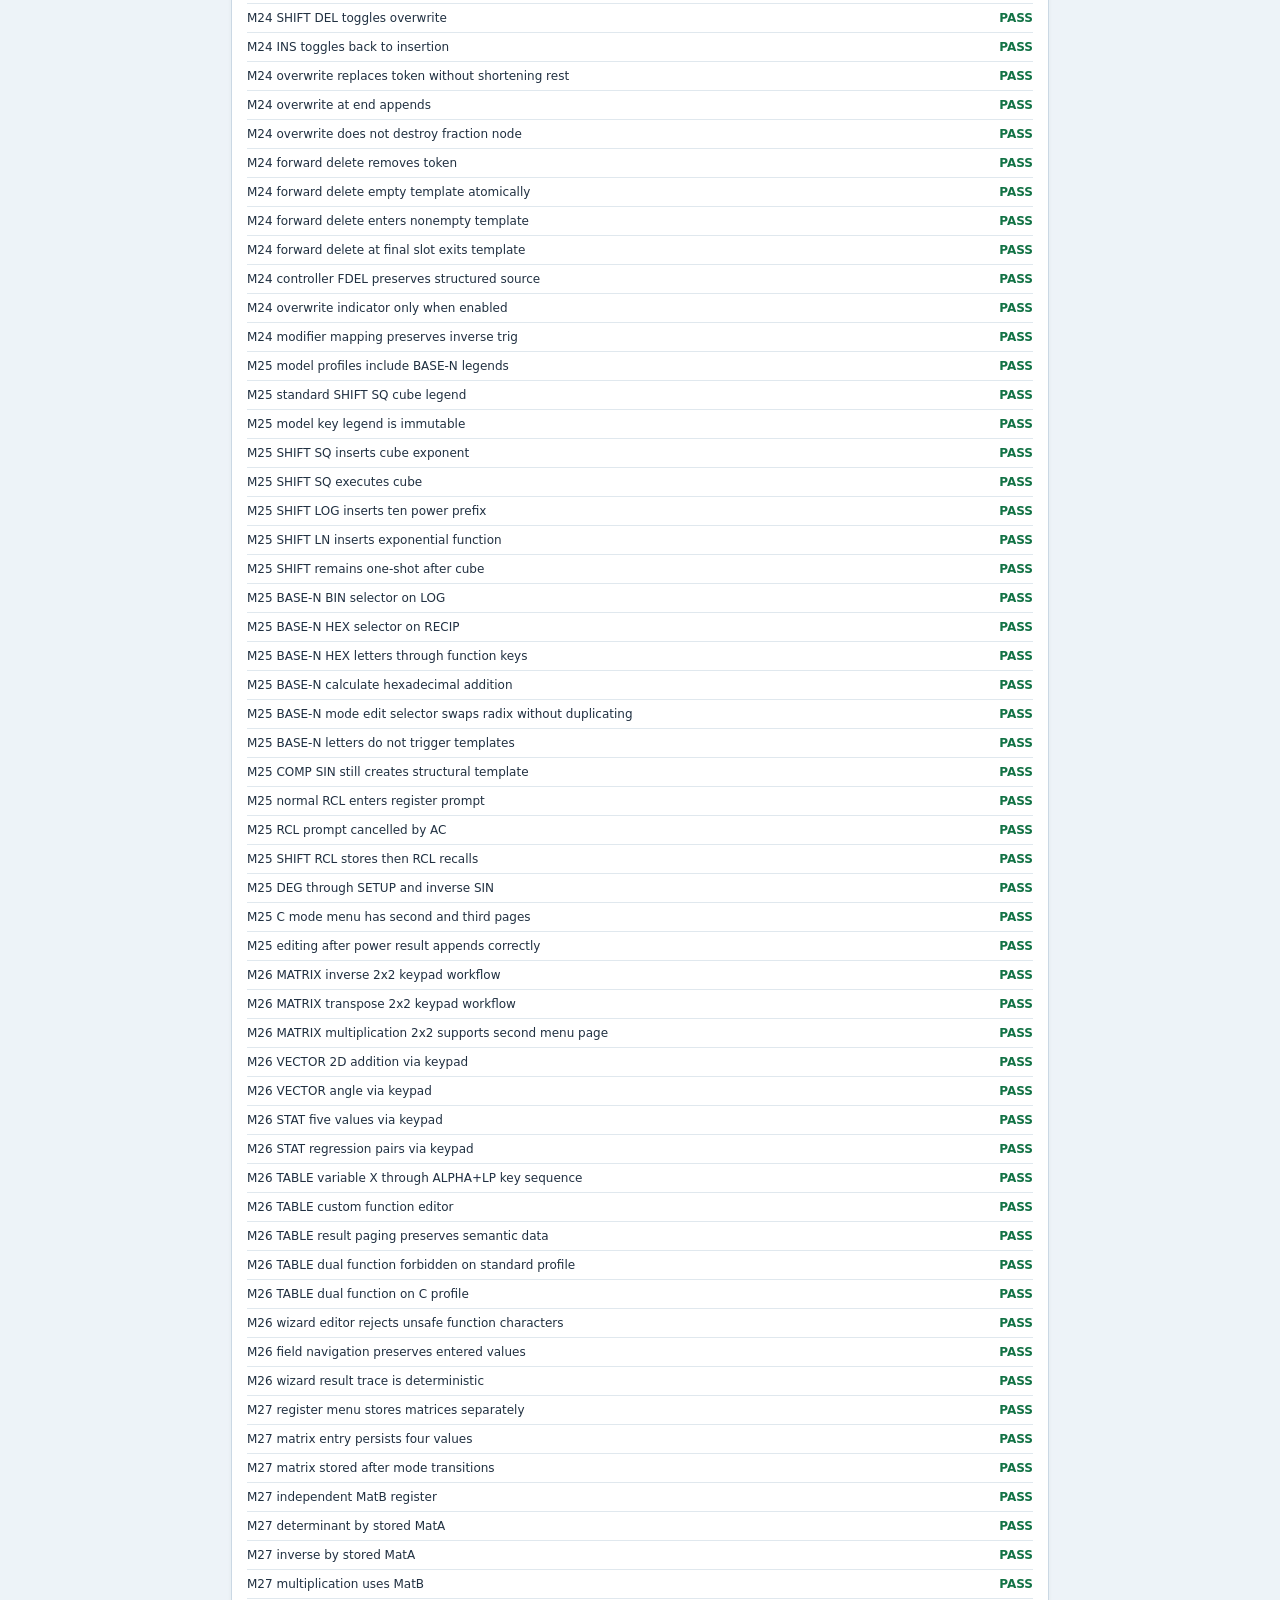
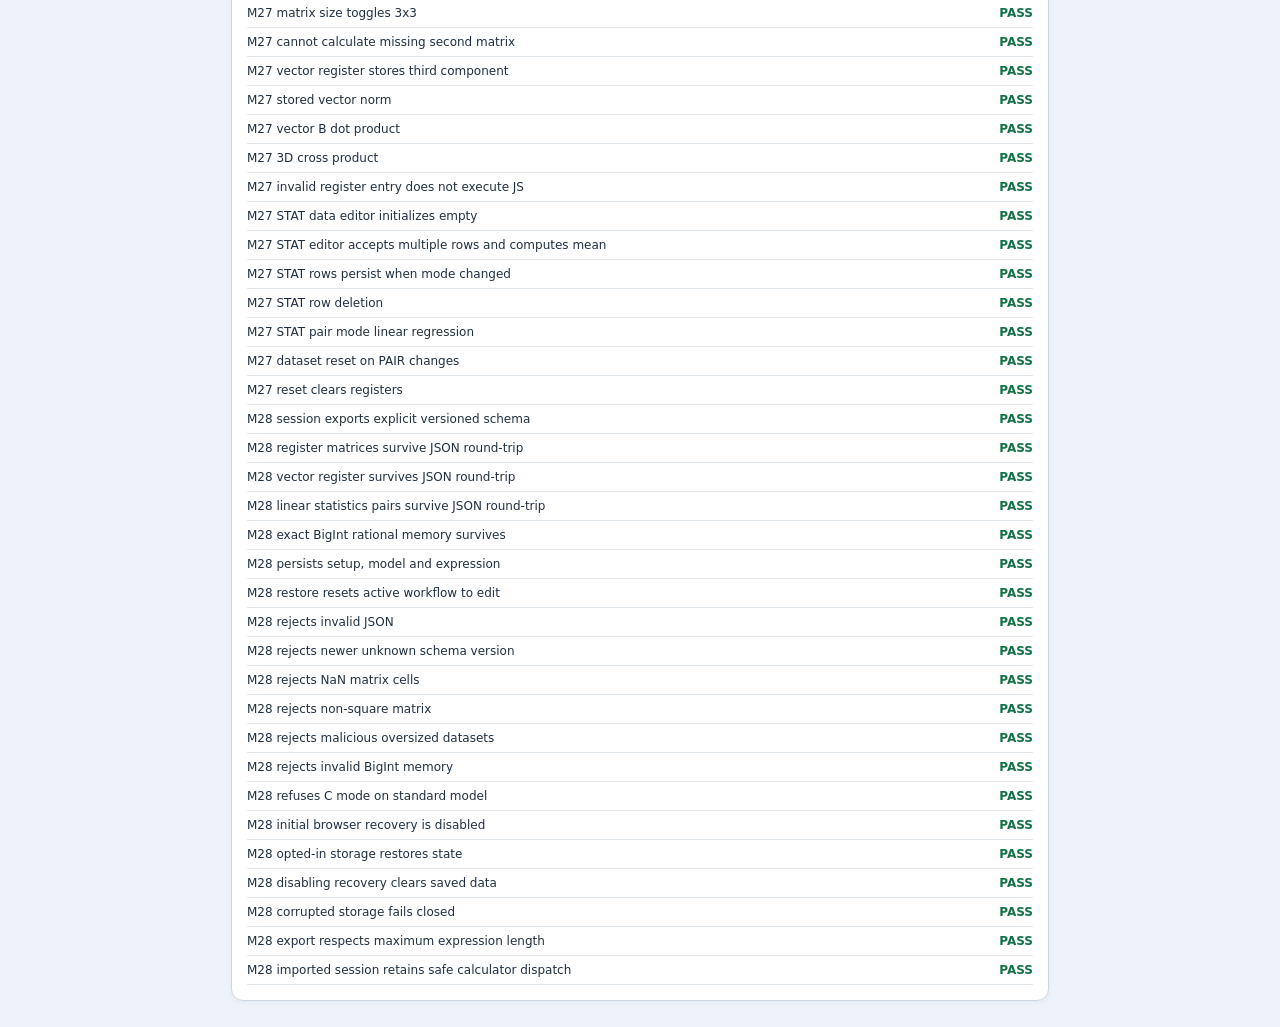
==== commit be8fbd80: "Preserve exact Milestone 28 ZIP file ending" ====
--- a/tests/acceptance.html
+++ b/tests/acceptance.html
@@ -8,4 +8,4 @@
 <script src="../src/modes.js"></script><script src="../src/c-edition.js"></script><script src="../src/reference.js"></script>
 <script src="../src/differential.js"></script><script src="../src/release-audit.js"></script><script src="../src/release-candidate.js"></script><script src="../src/device-validation.js"></script><script src="../src/session.js"></script><script src="cases.js"></script><script>
 function run(){const r=FX991_TESTS.run();document.getElementById('summary').textContent=r.passed+' / '+r.total+' passed; '+r.failed+' failed';const box=document.getElementById('results');box.replaceChildren();r.details.forEach(t=>{const d=document.createElement('div');d.className='test';const label=document.createElement('span');label.textContent=t.name+(t.error?' — '+t.error:'');const status=document.createElement('span');status.className=t.pass?'pass':'fail';status.textContent=t.pass?'PASS':'FAIL';d.append(label,status);box.append(d)})}document.getElementById('run').onclick=run;run();
-</script></body></html>+</script></body></html>
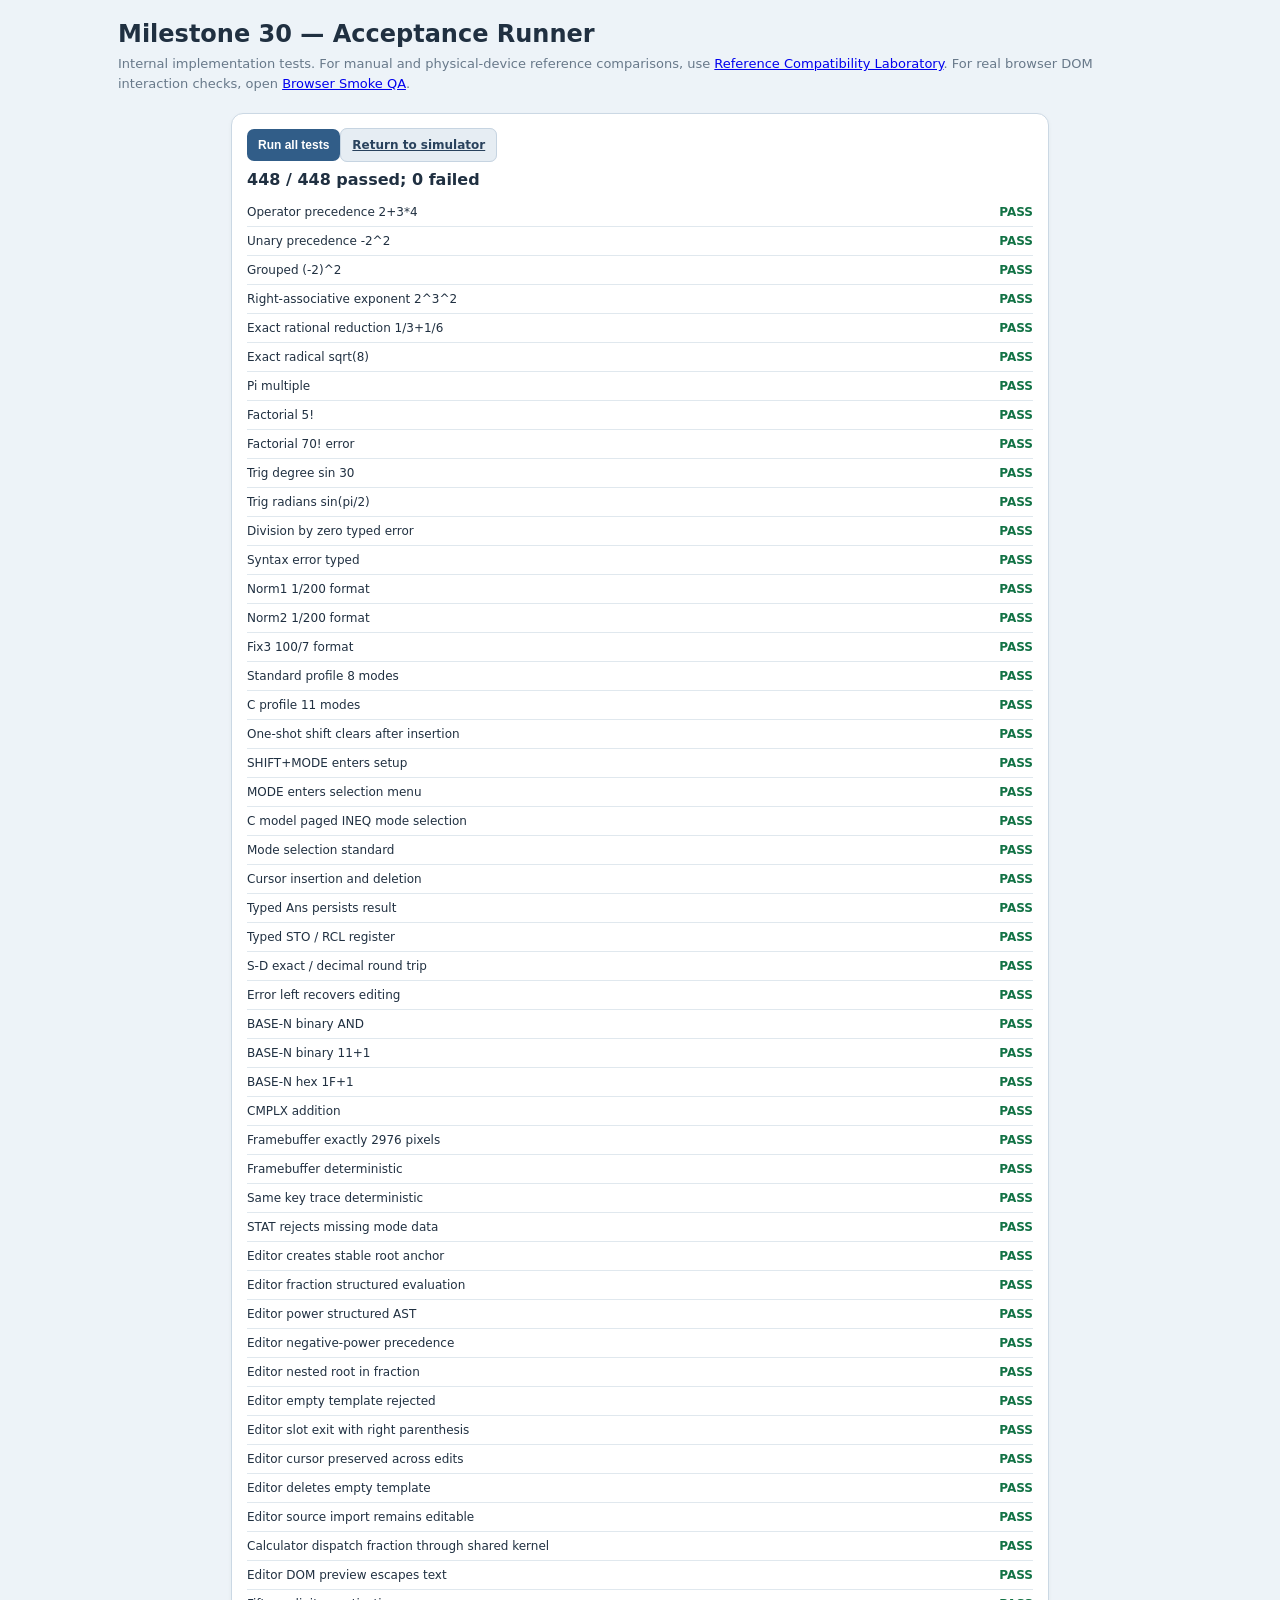
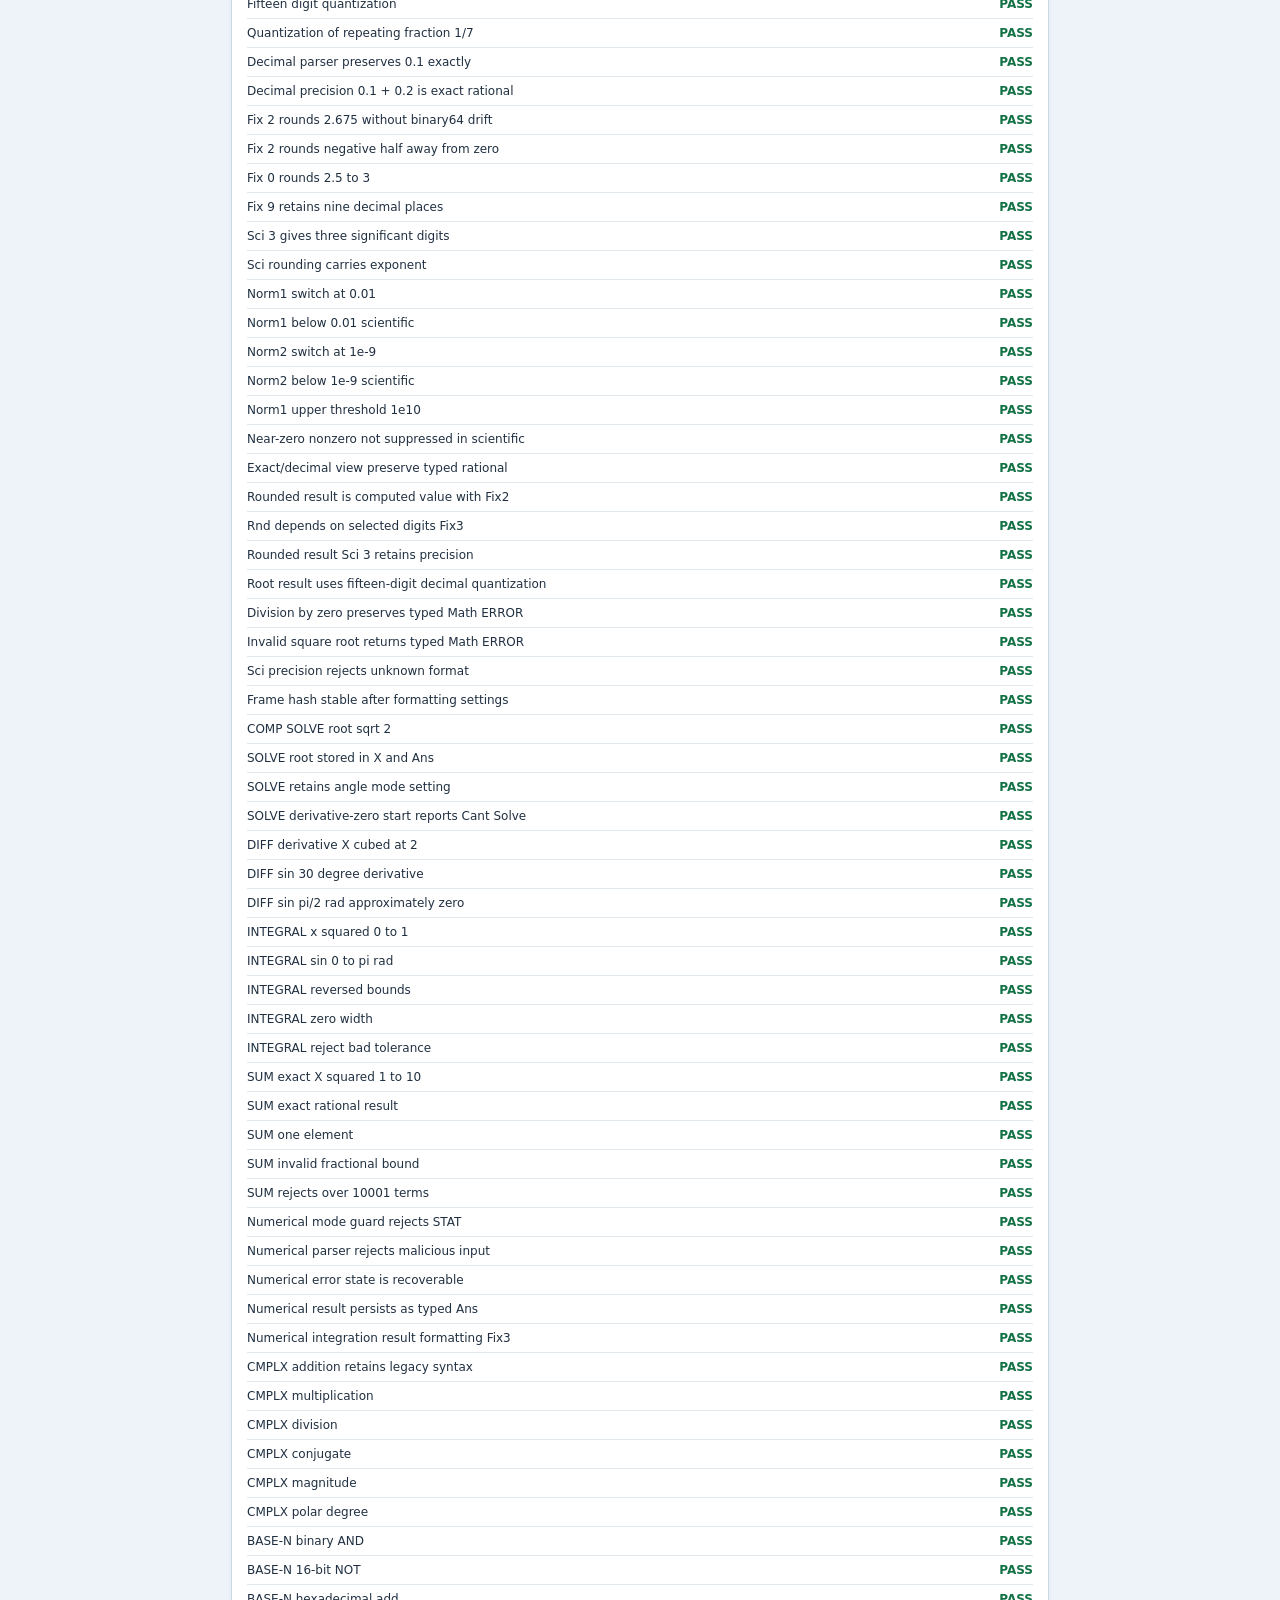
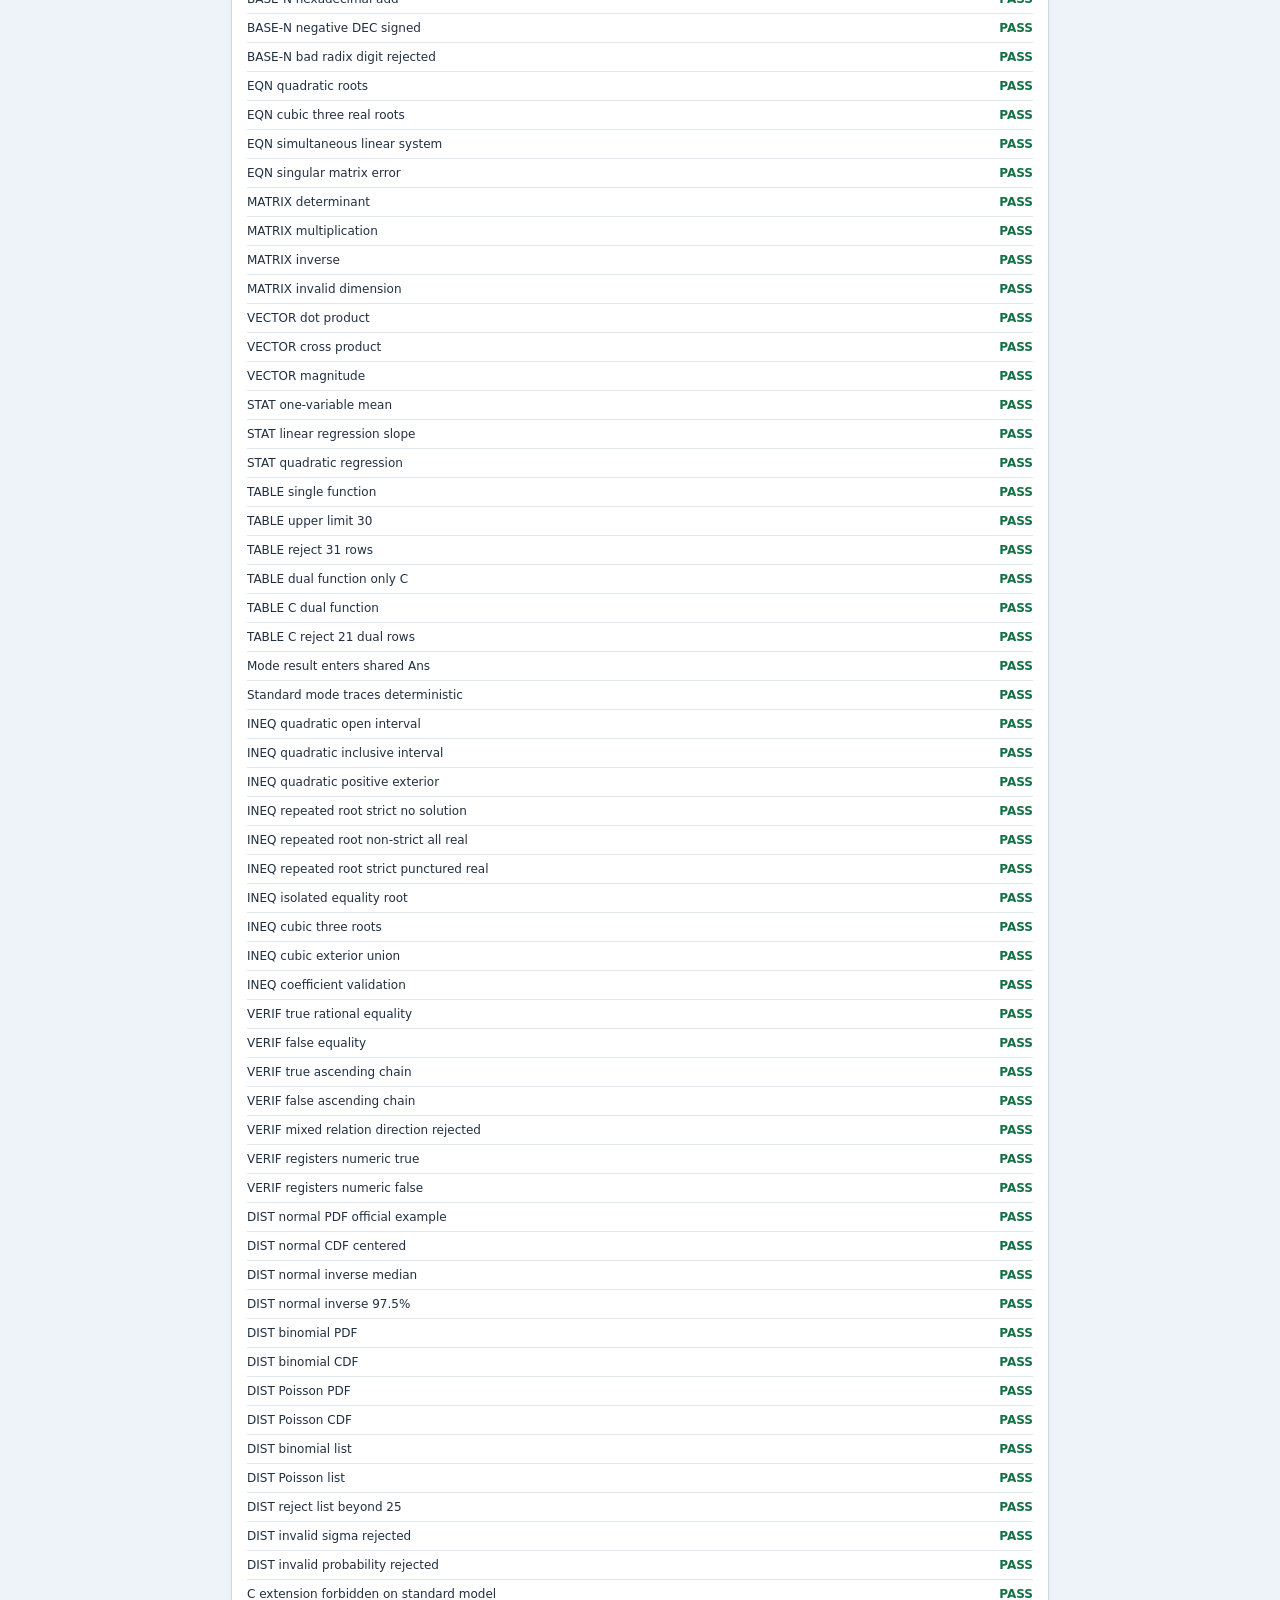
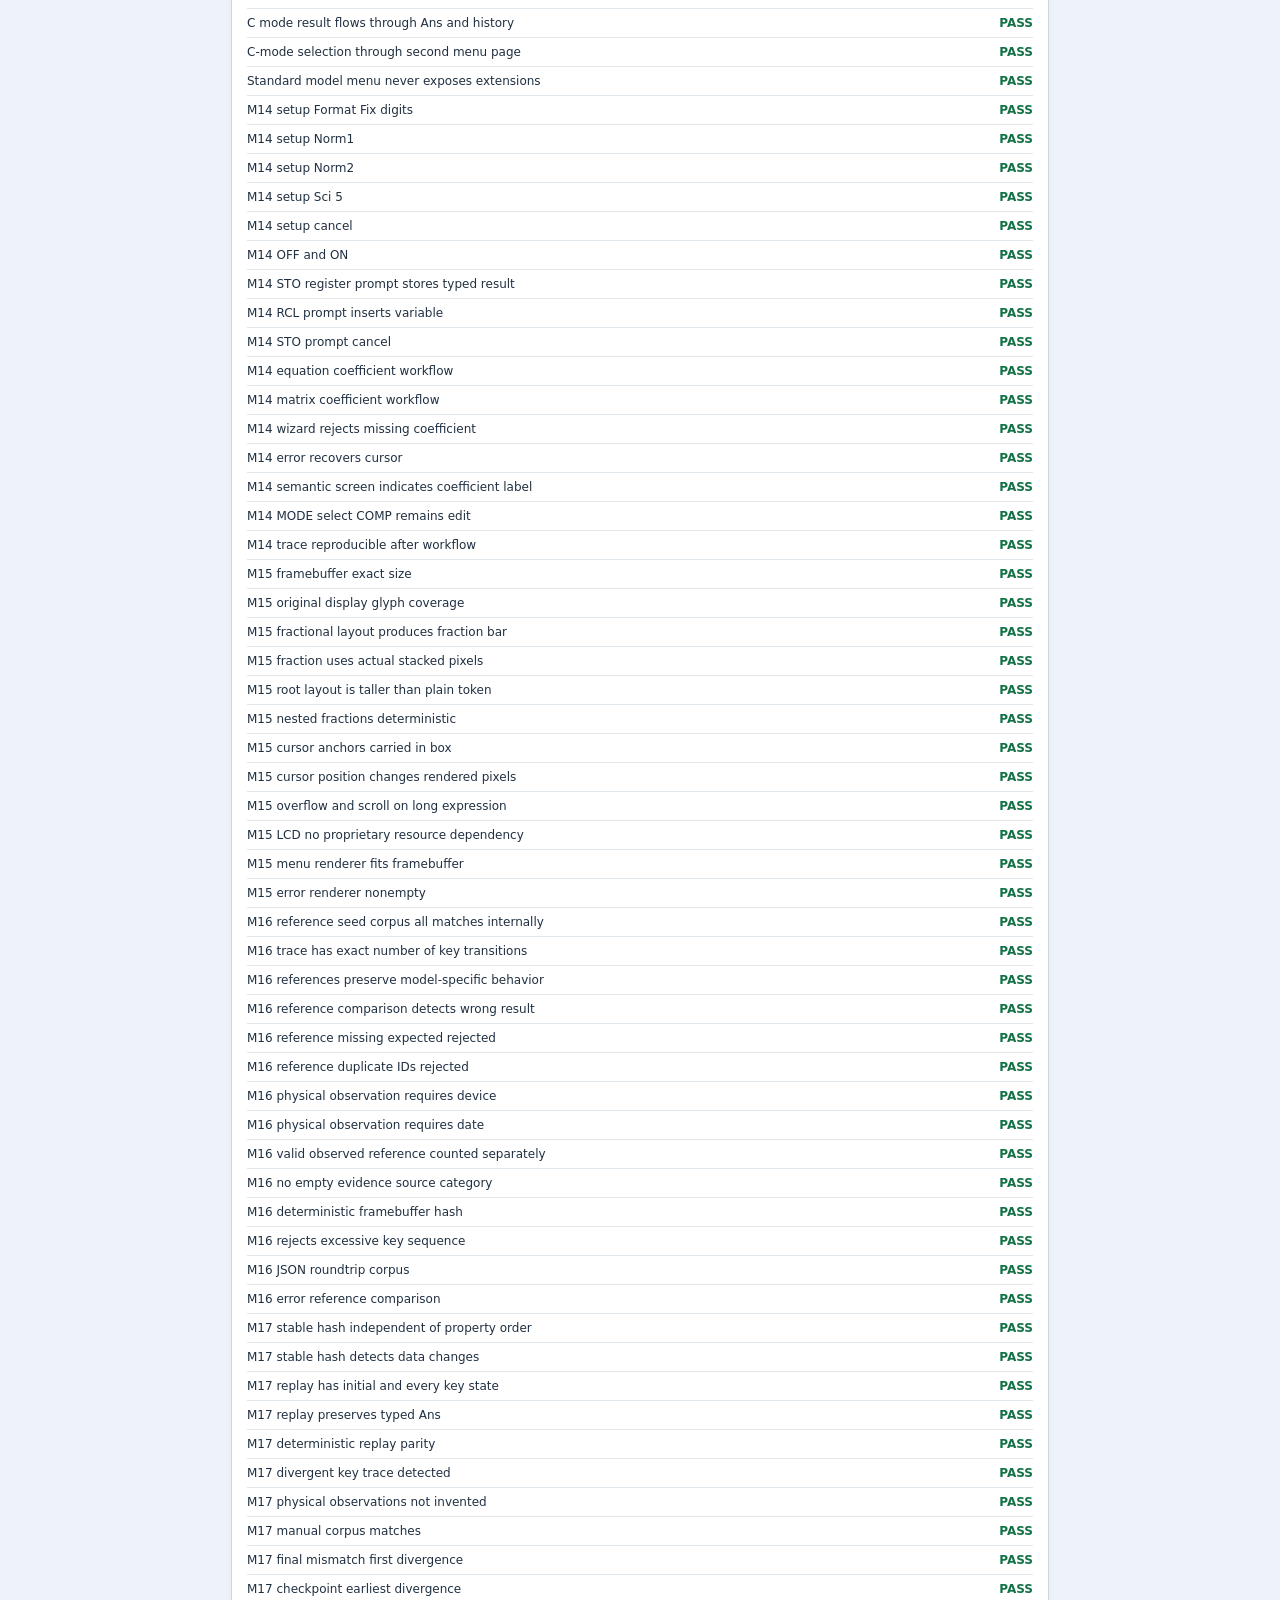
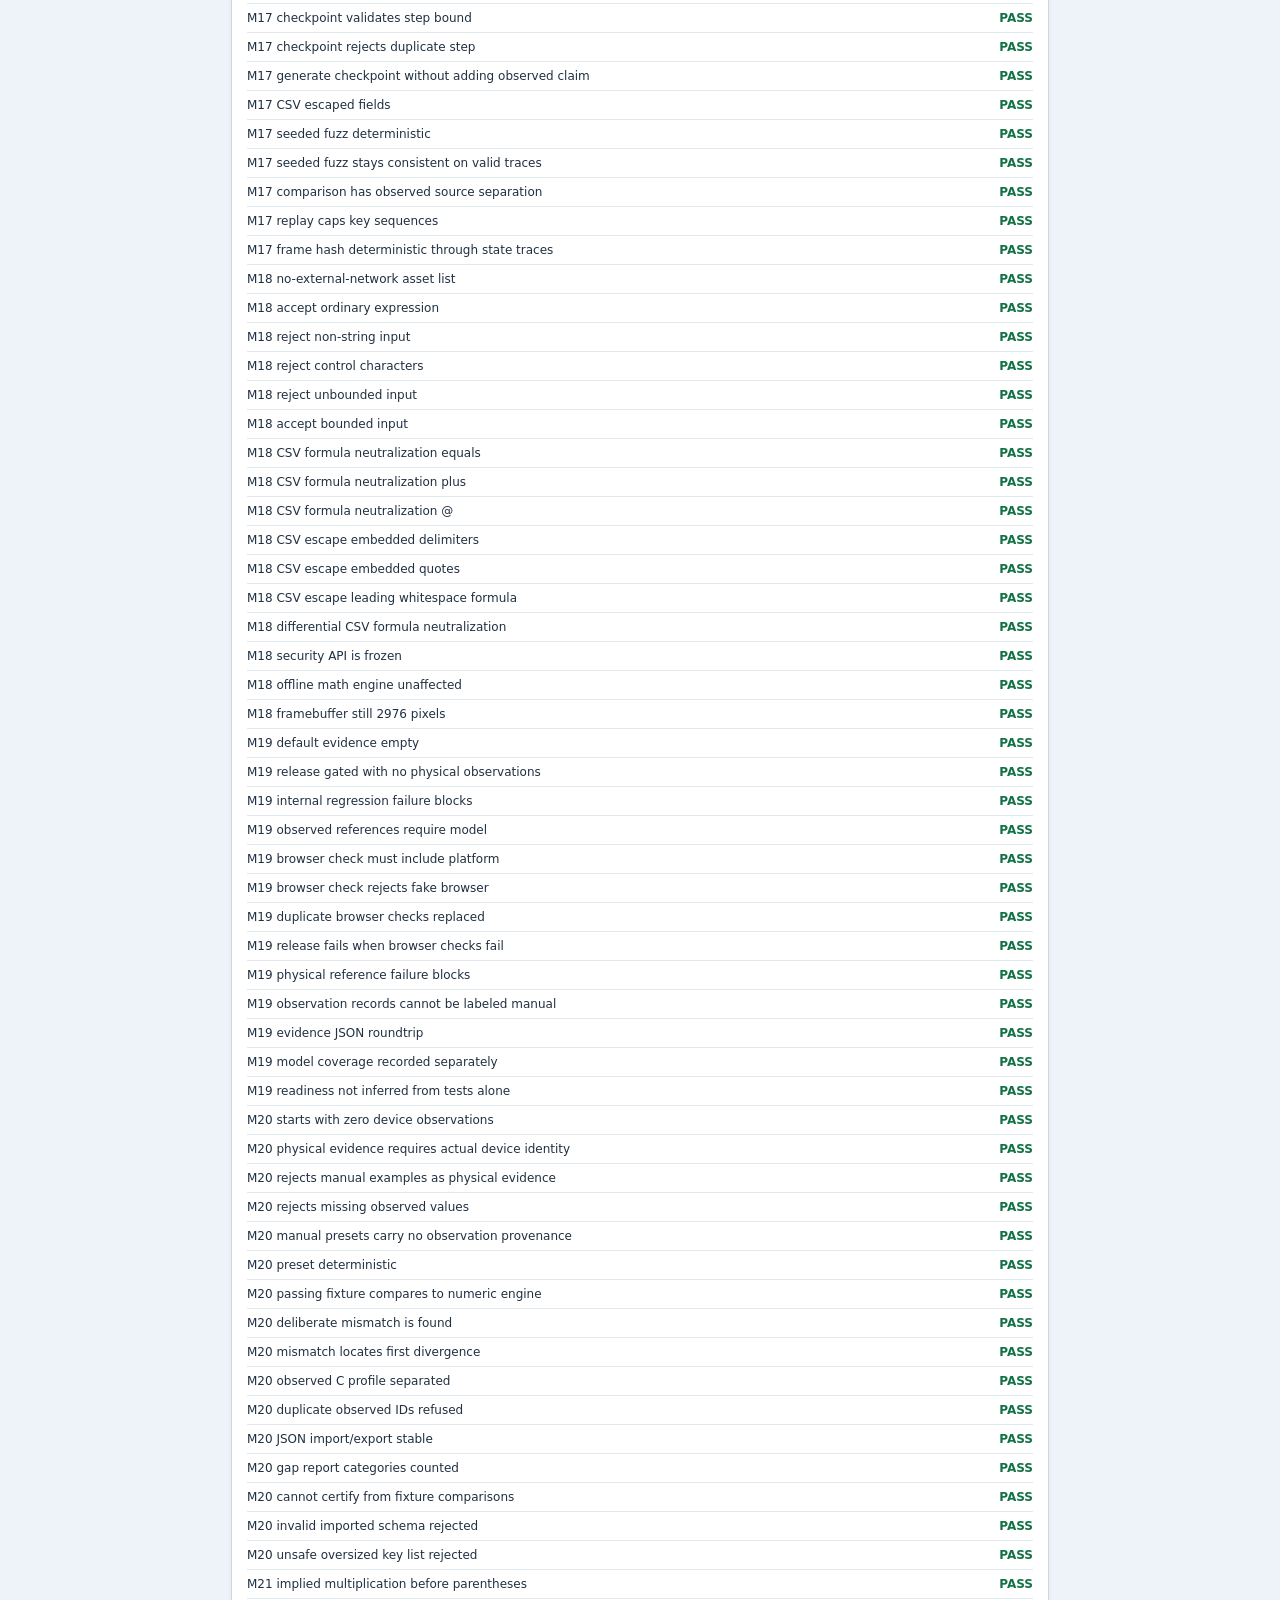
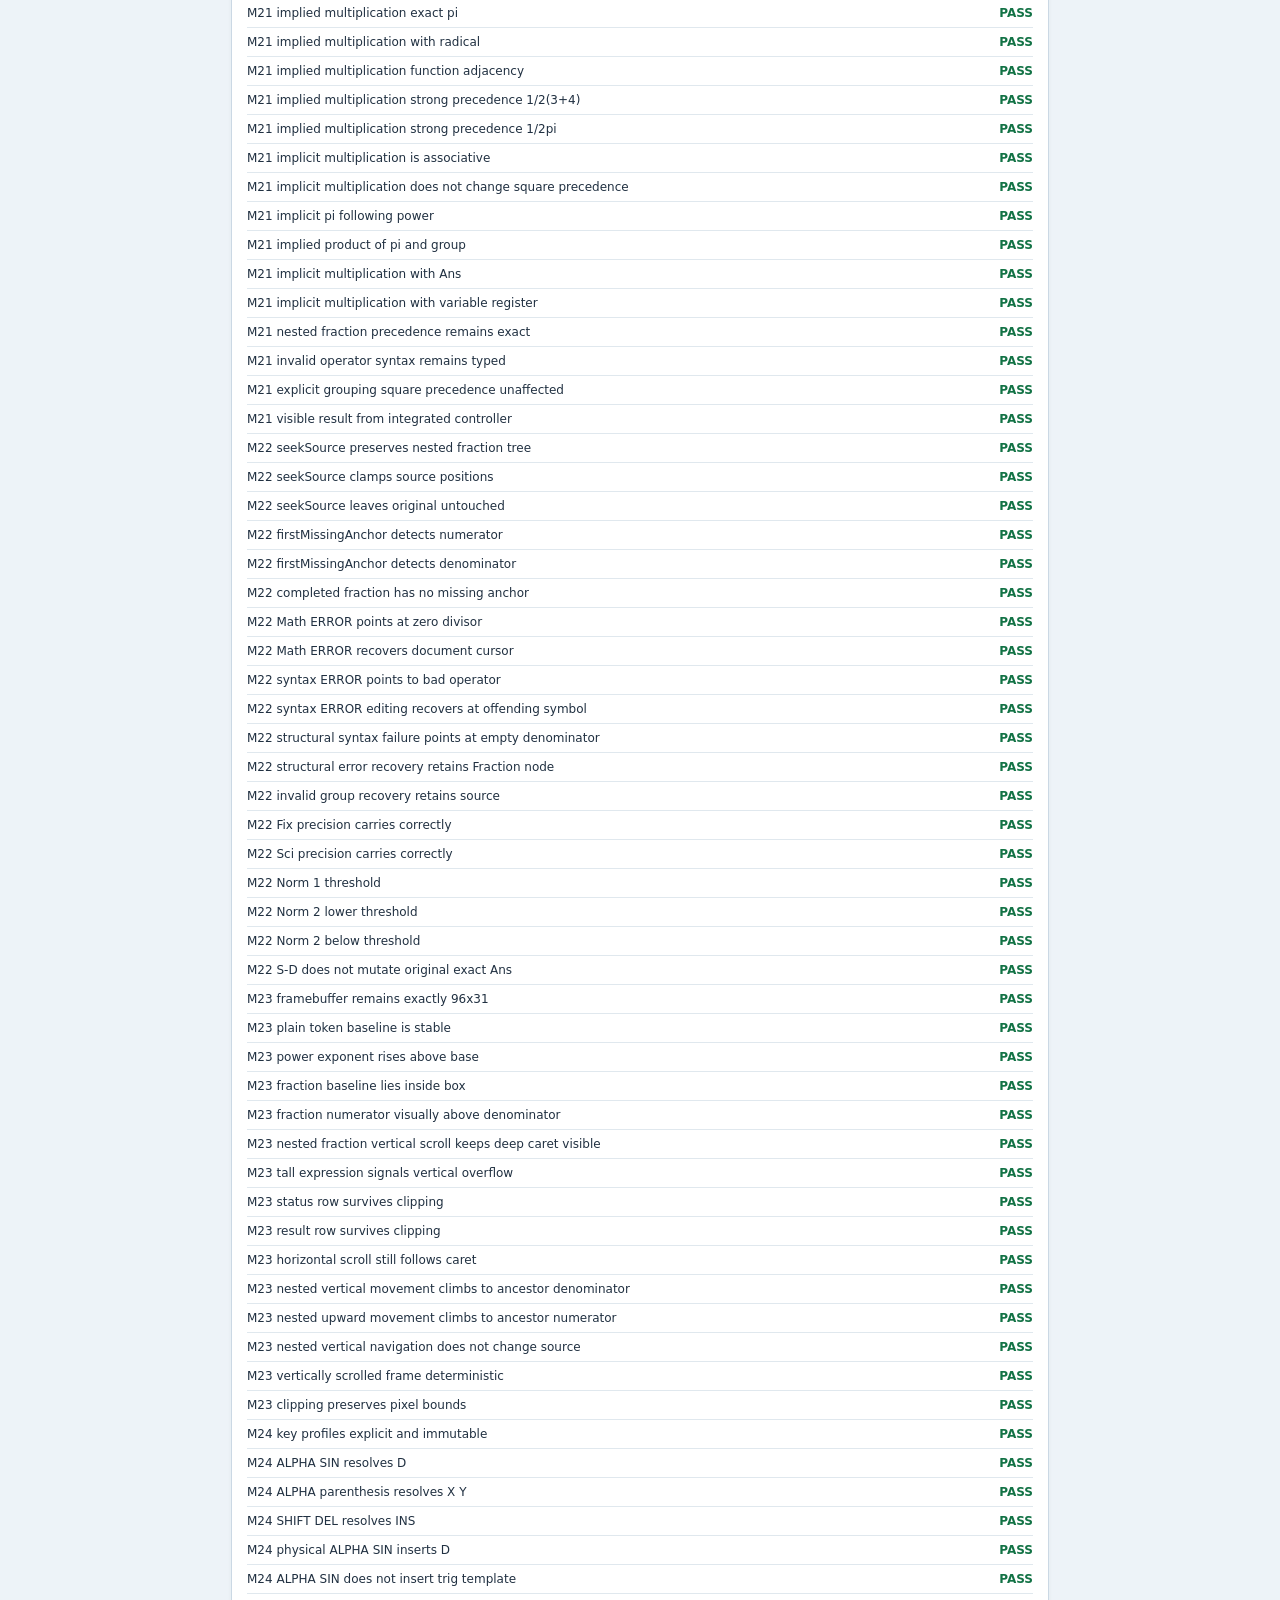
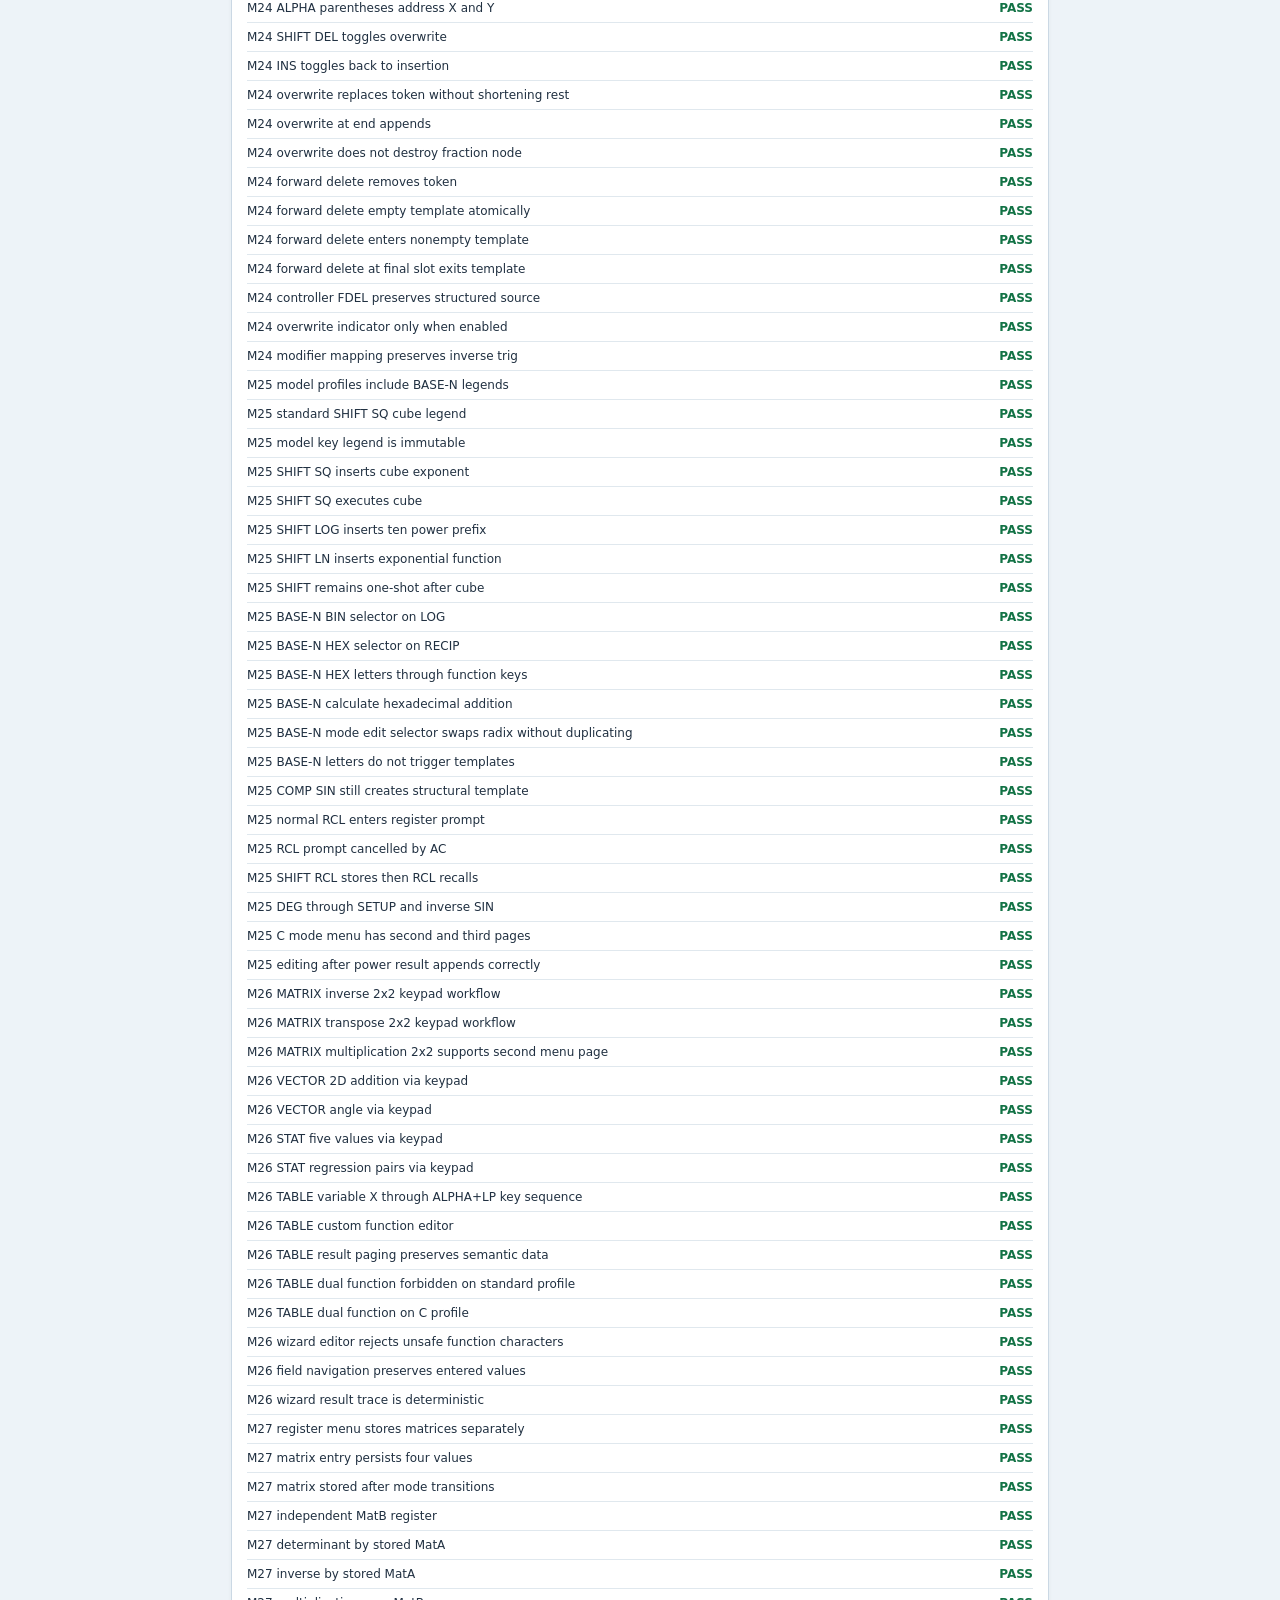
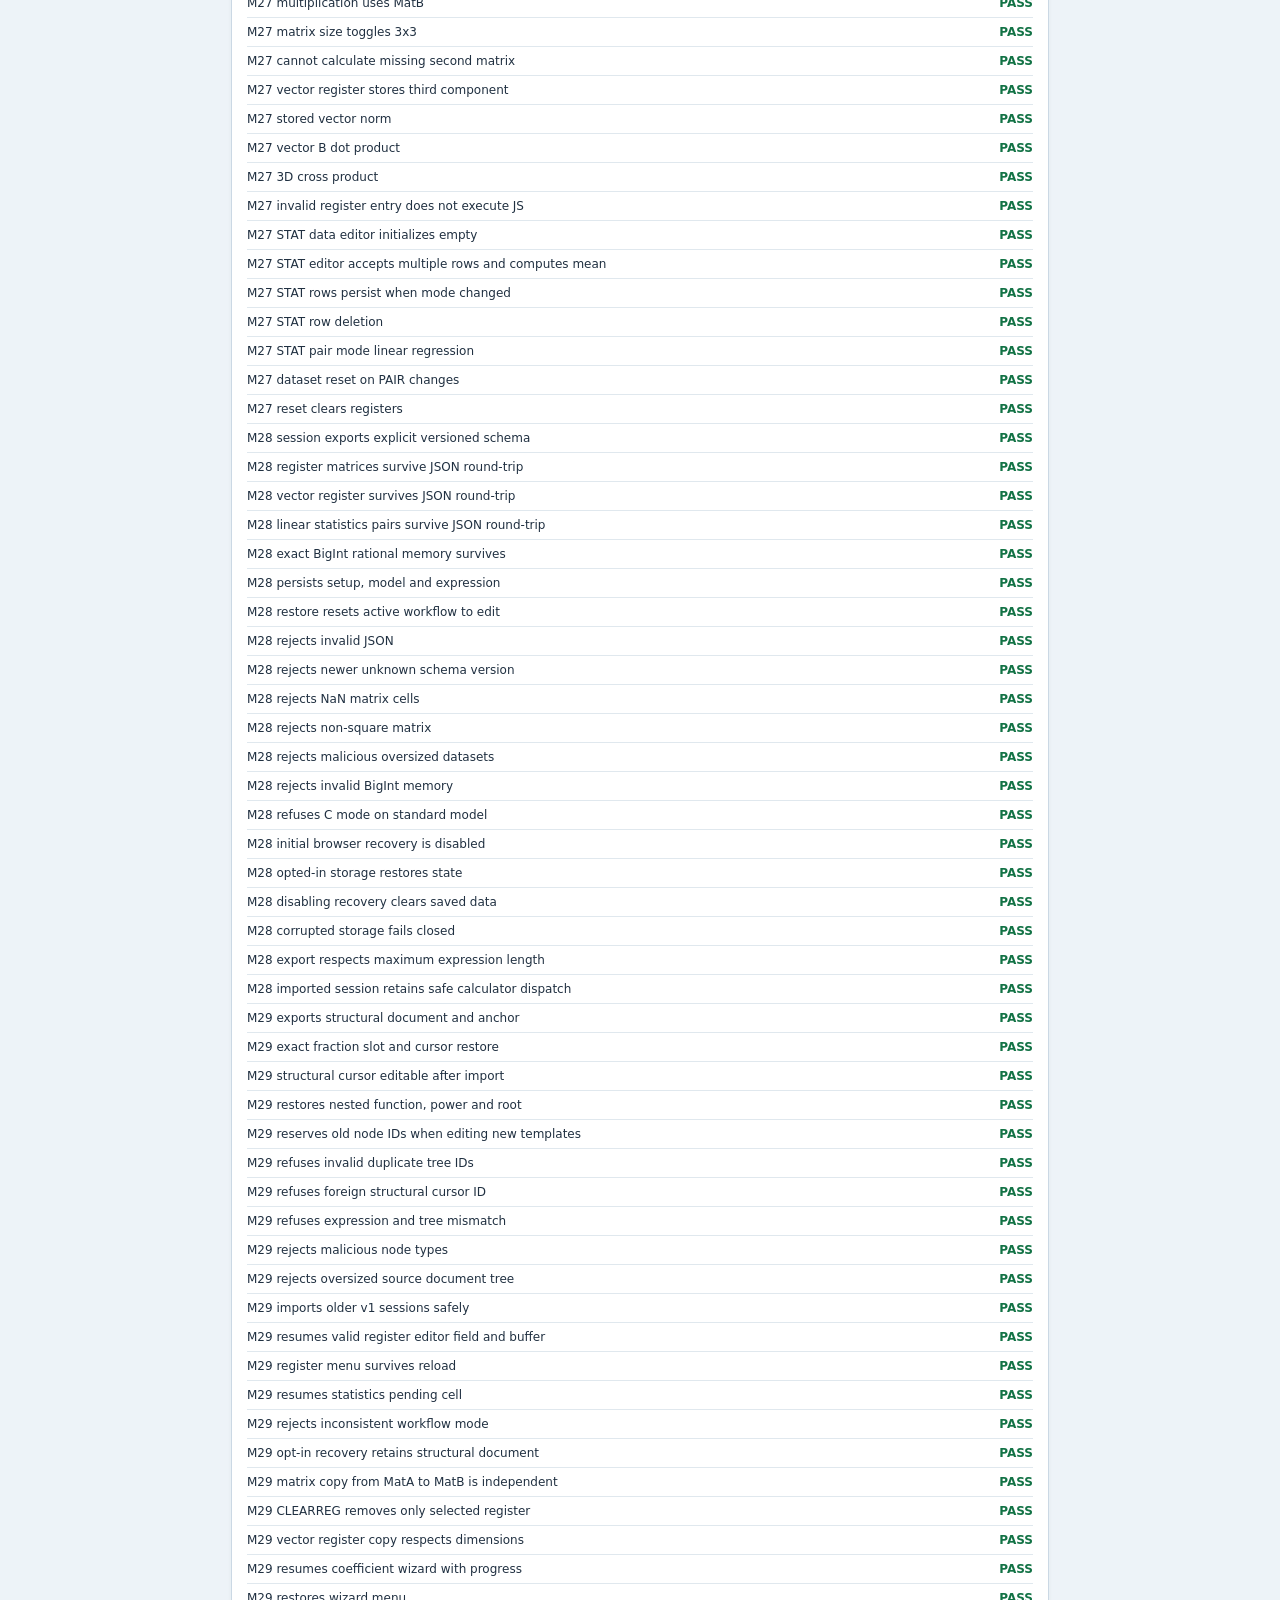
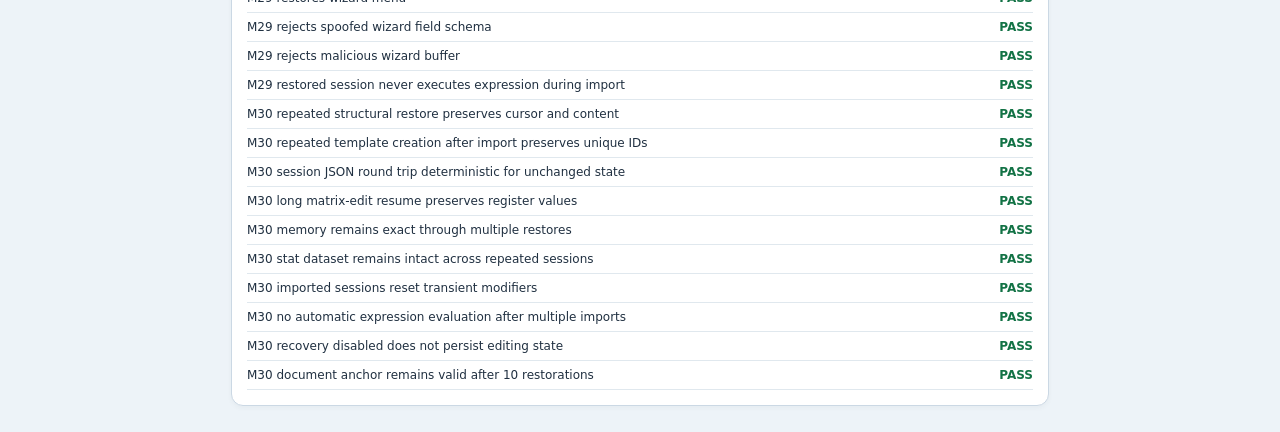
==== commit b668c46b: "Milestone 30: 448 regression cases and browser smoke page" ====
--- a/tests/acceptance.html
+++ b/tests/acceptance.html
@@ -1,6 +1,6 @@
 <!doctype html>
-<html lang="en"><head><meta charset="utf-8"><meta name="viewport" content="width=device-width,initial-scale=1"><title>Milestone 19 Acceptance Tests</title><link rel="stylesheet" href="../styles.css"></head>
-<body><header><h1>Milestone 19 — Acceptance Runner</h1><p>Internal implementation tests. For manual and physical-device reference comparisons, use <a href="reference.html">Reference Compatibility Laboratory</a>.</p></header><main style="display:block;max-width:850px"><section class="panel"><button id="run" class="button">Run all tests</button><a class="button secondary" href="../index.html">Return to simulator</a><div id="summary" class="stats"></div><div id="results"></div></section></main>
+<html lang="en"><head><meta charset="utf-8"><meta name="viewport" content="width=device-width,initial-scale=1"><title>Milestone 30 Acceptance Tests</title><link rel="stylesheet" href="../styles.css"></head>
+<body><header><h1>Milestone 30 — Acceptance Runner</h1><p>Internal implementation tests. For manual and physical-device reference comparisons, use <a href="reference.html">Reference Compatibility Laboratory</a>. For real browser DOM interaction checks, open <a href="browser-smoke.html">Browser Smoke QA</a>.</p></header><main style="display:block;max-width:850px"><section class="panel"><button id="run" class="button">Run all tests</button><a class="button secondary" href="../index.html">Return to simulator</a><div id="summary" class="stats"></div><div id="results"></div></section></main>
 <script src="../src/natural-editor.js"></script>
 <script src="../src/decimal15.js"></script>
 <script src="../src/display.js"></script>
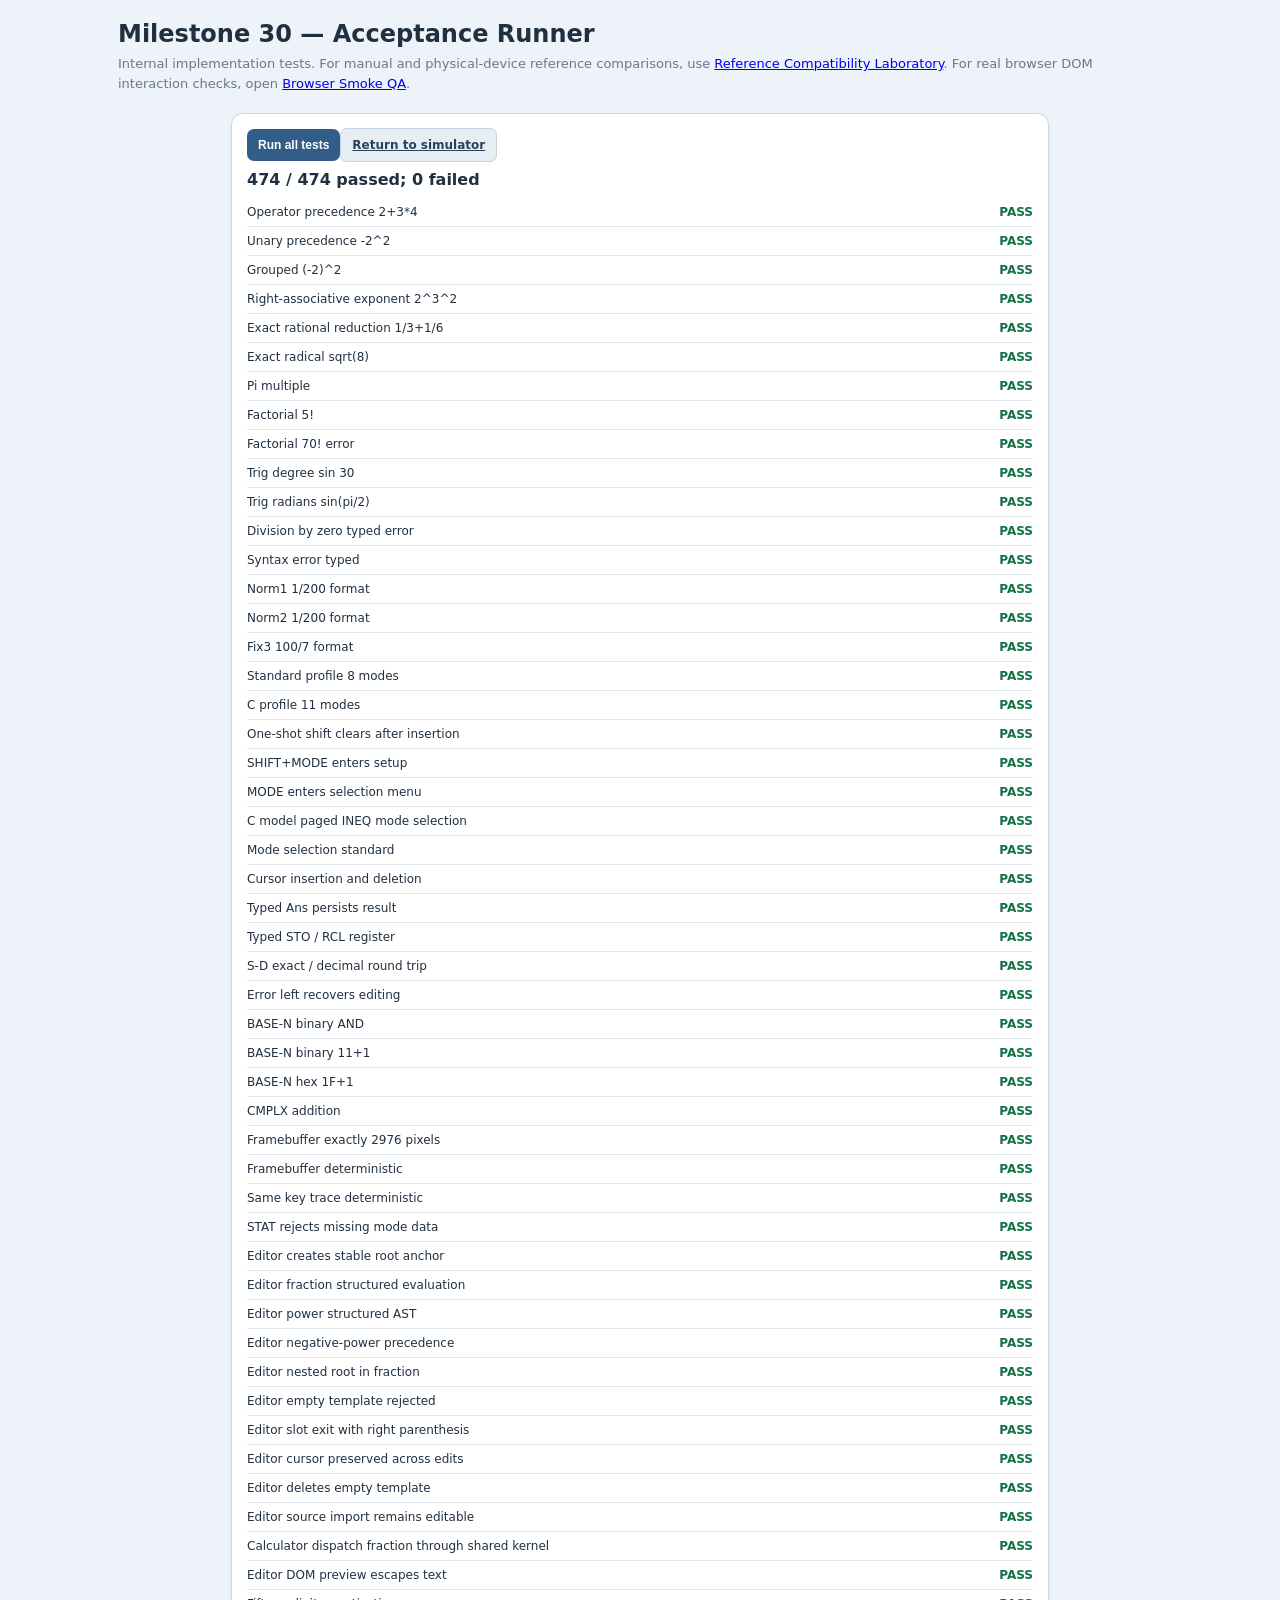
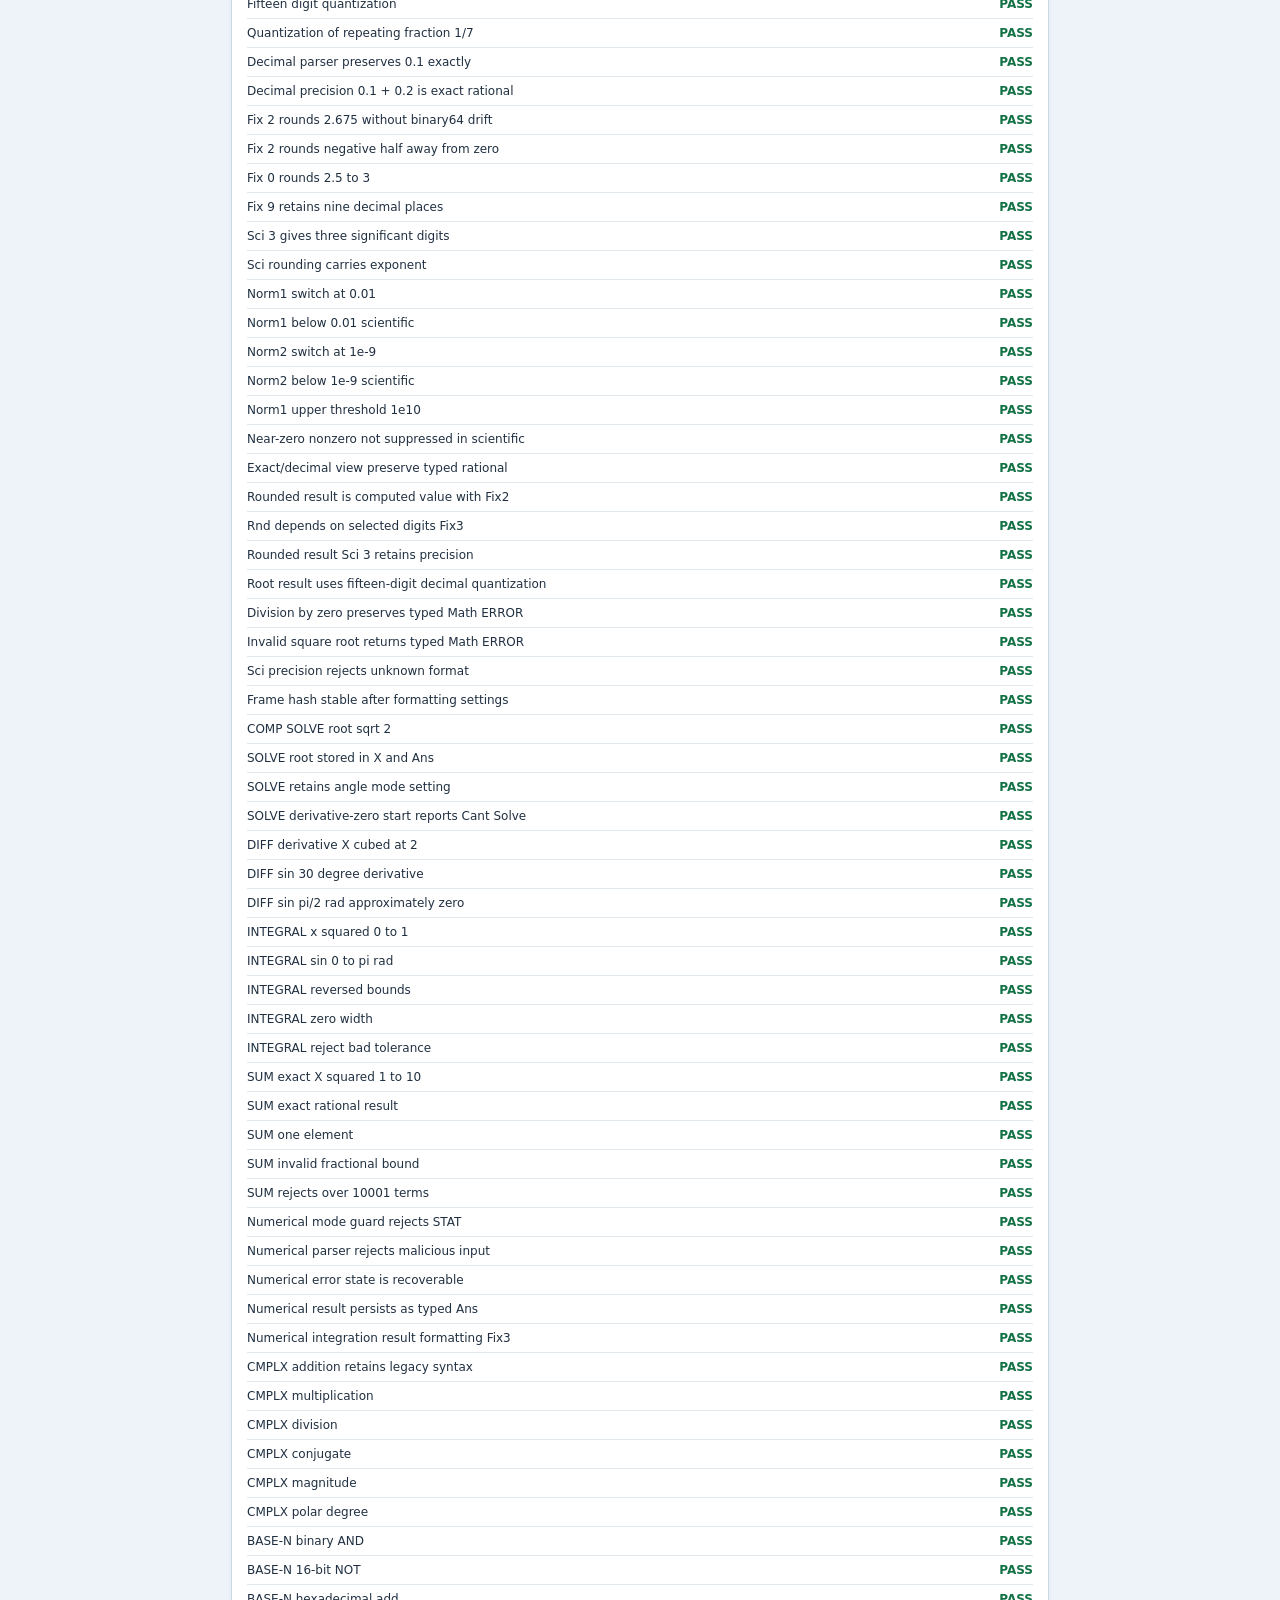
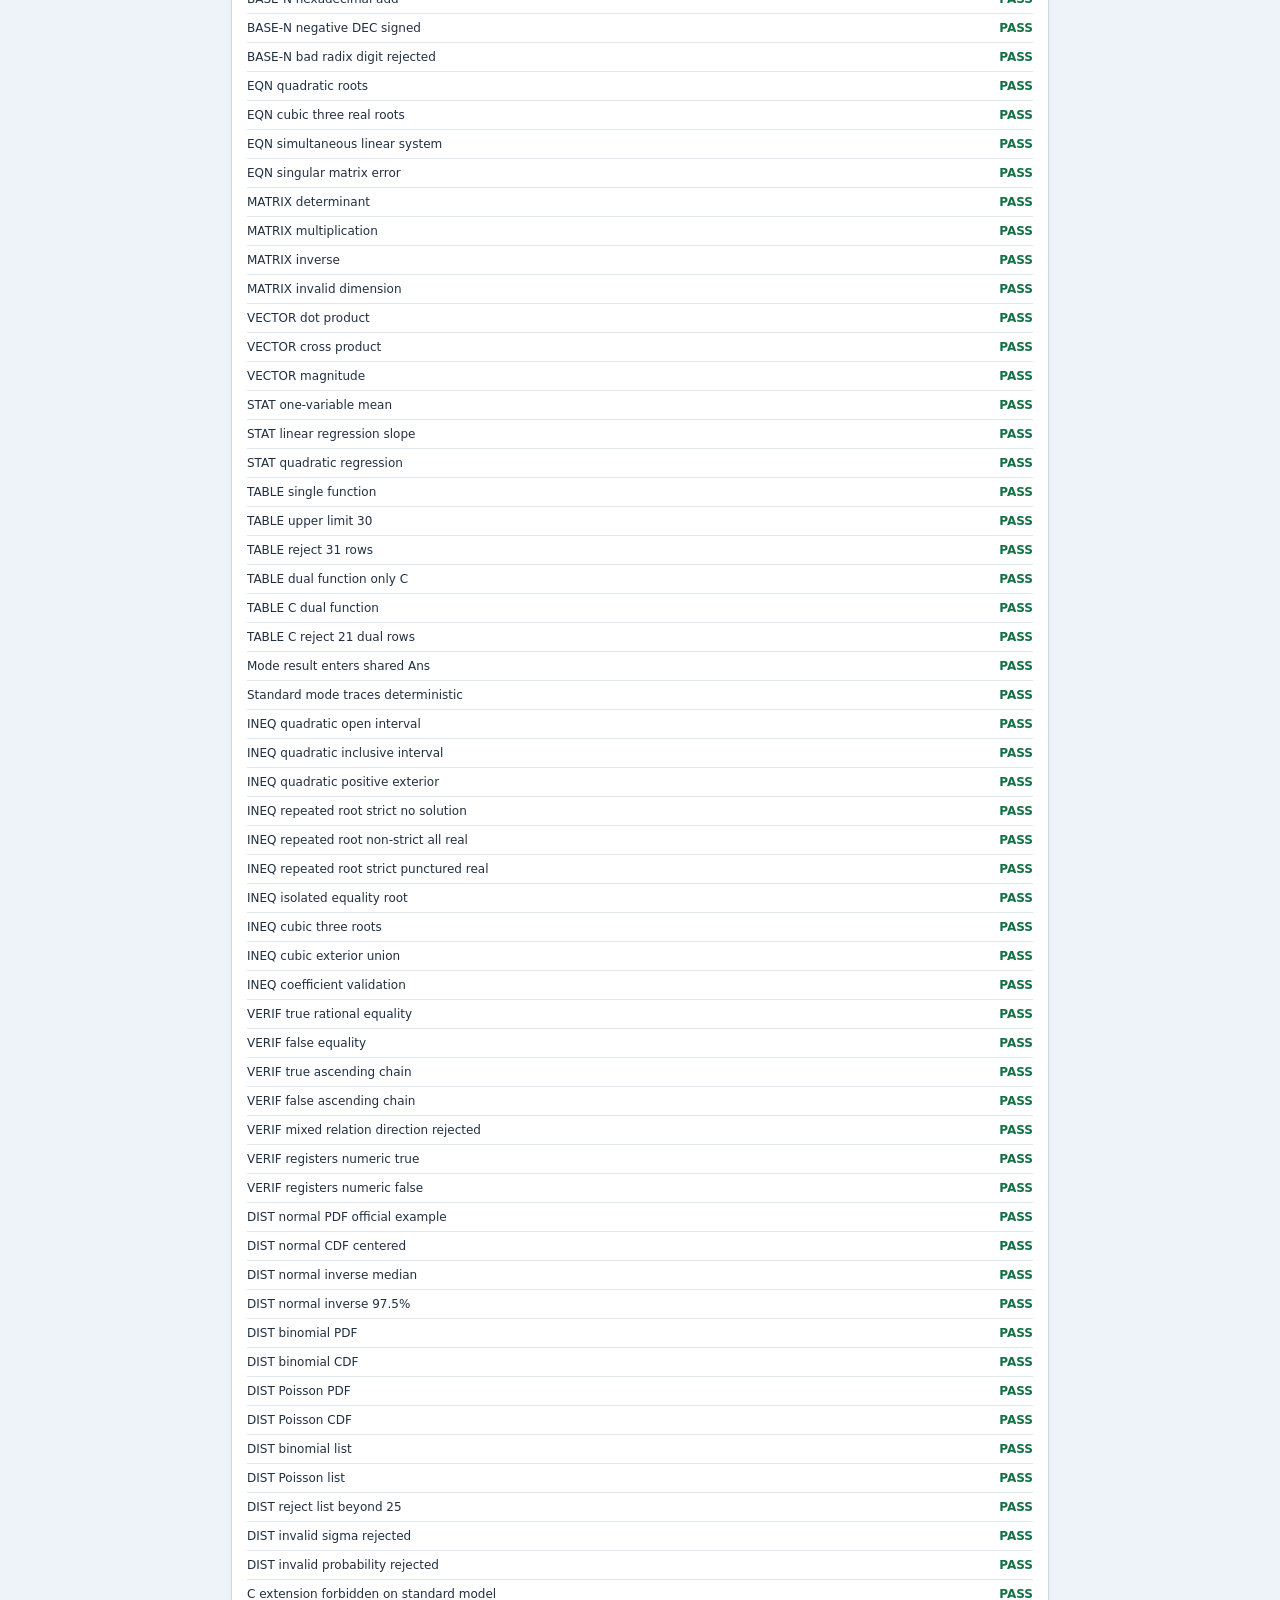
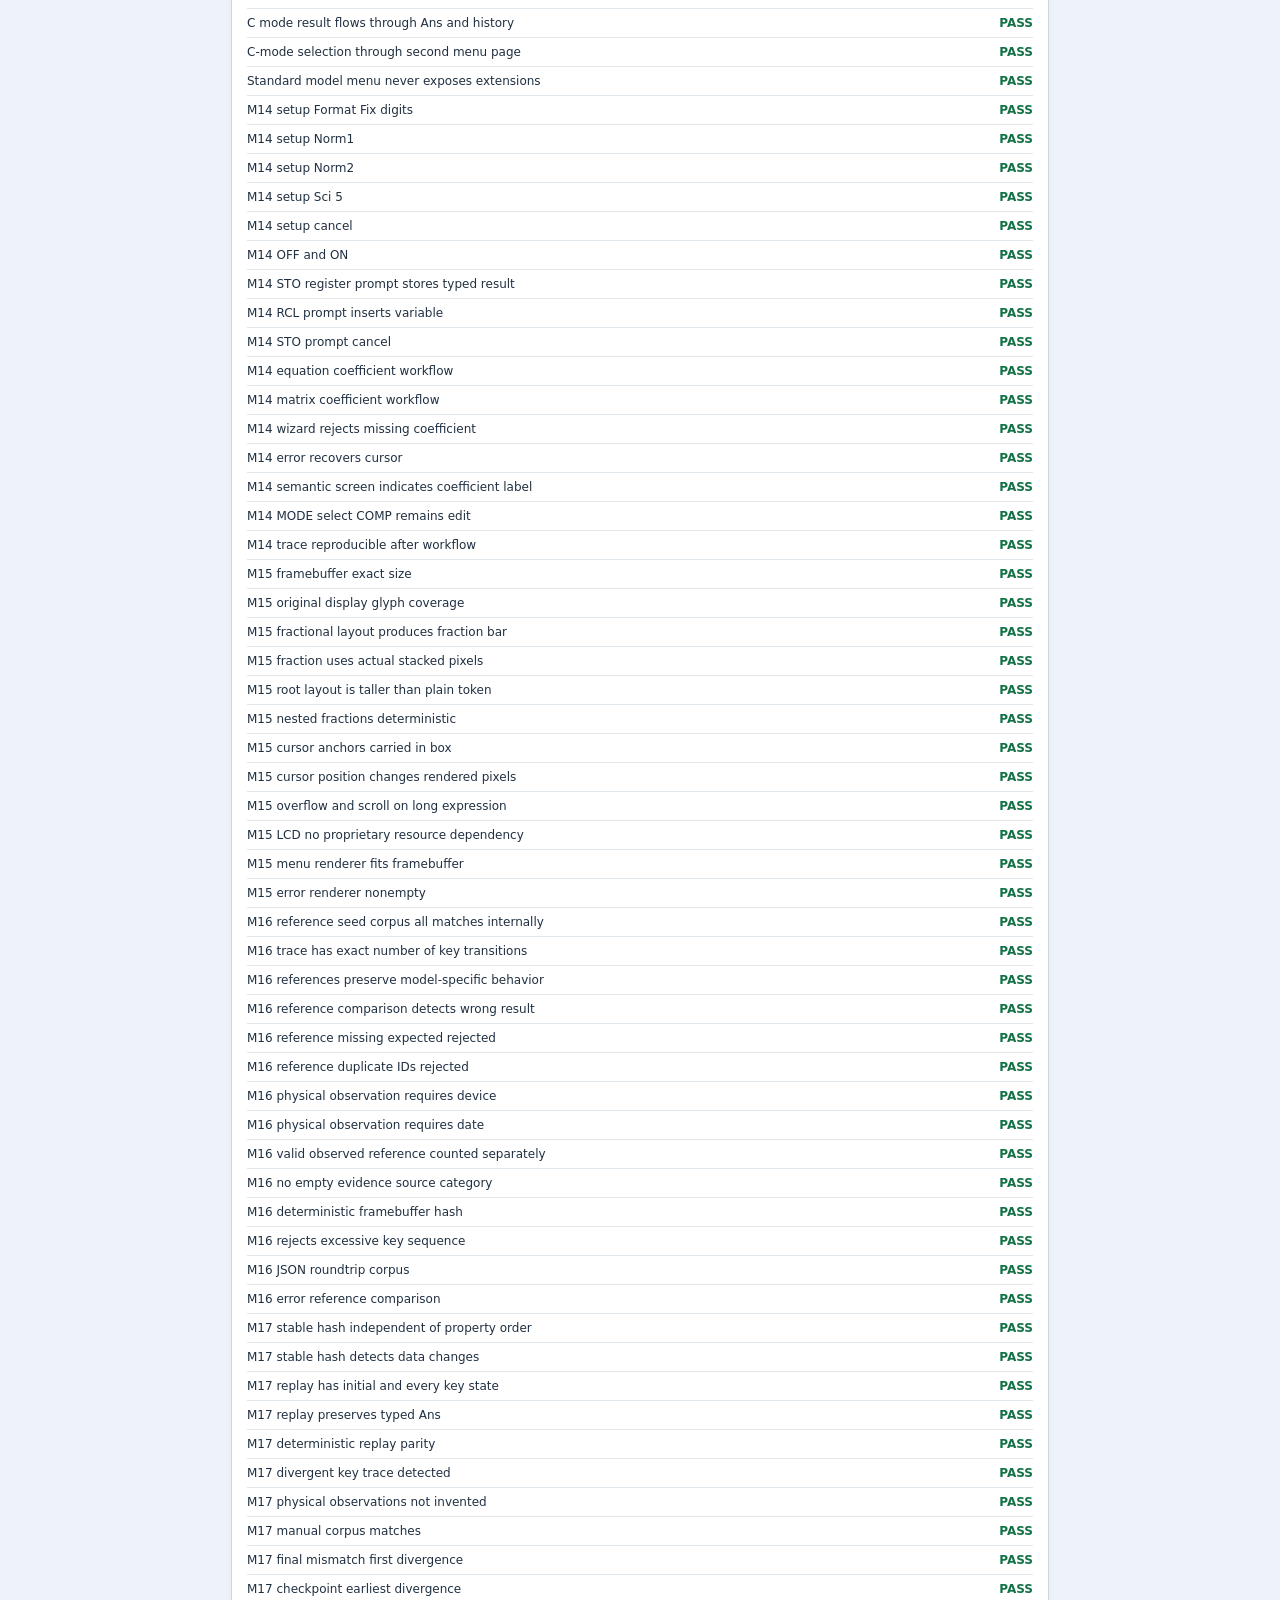
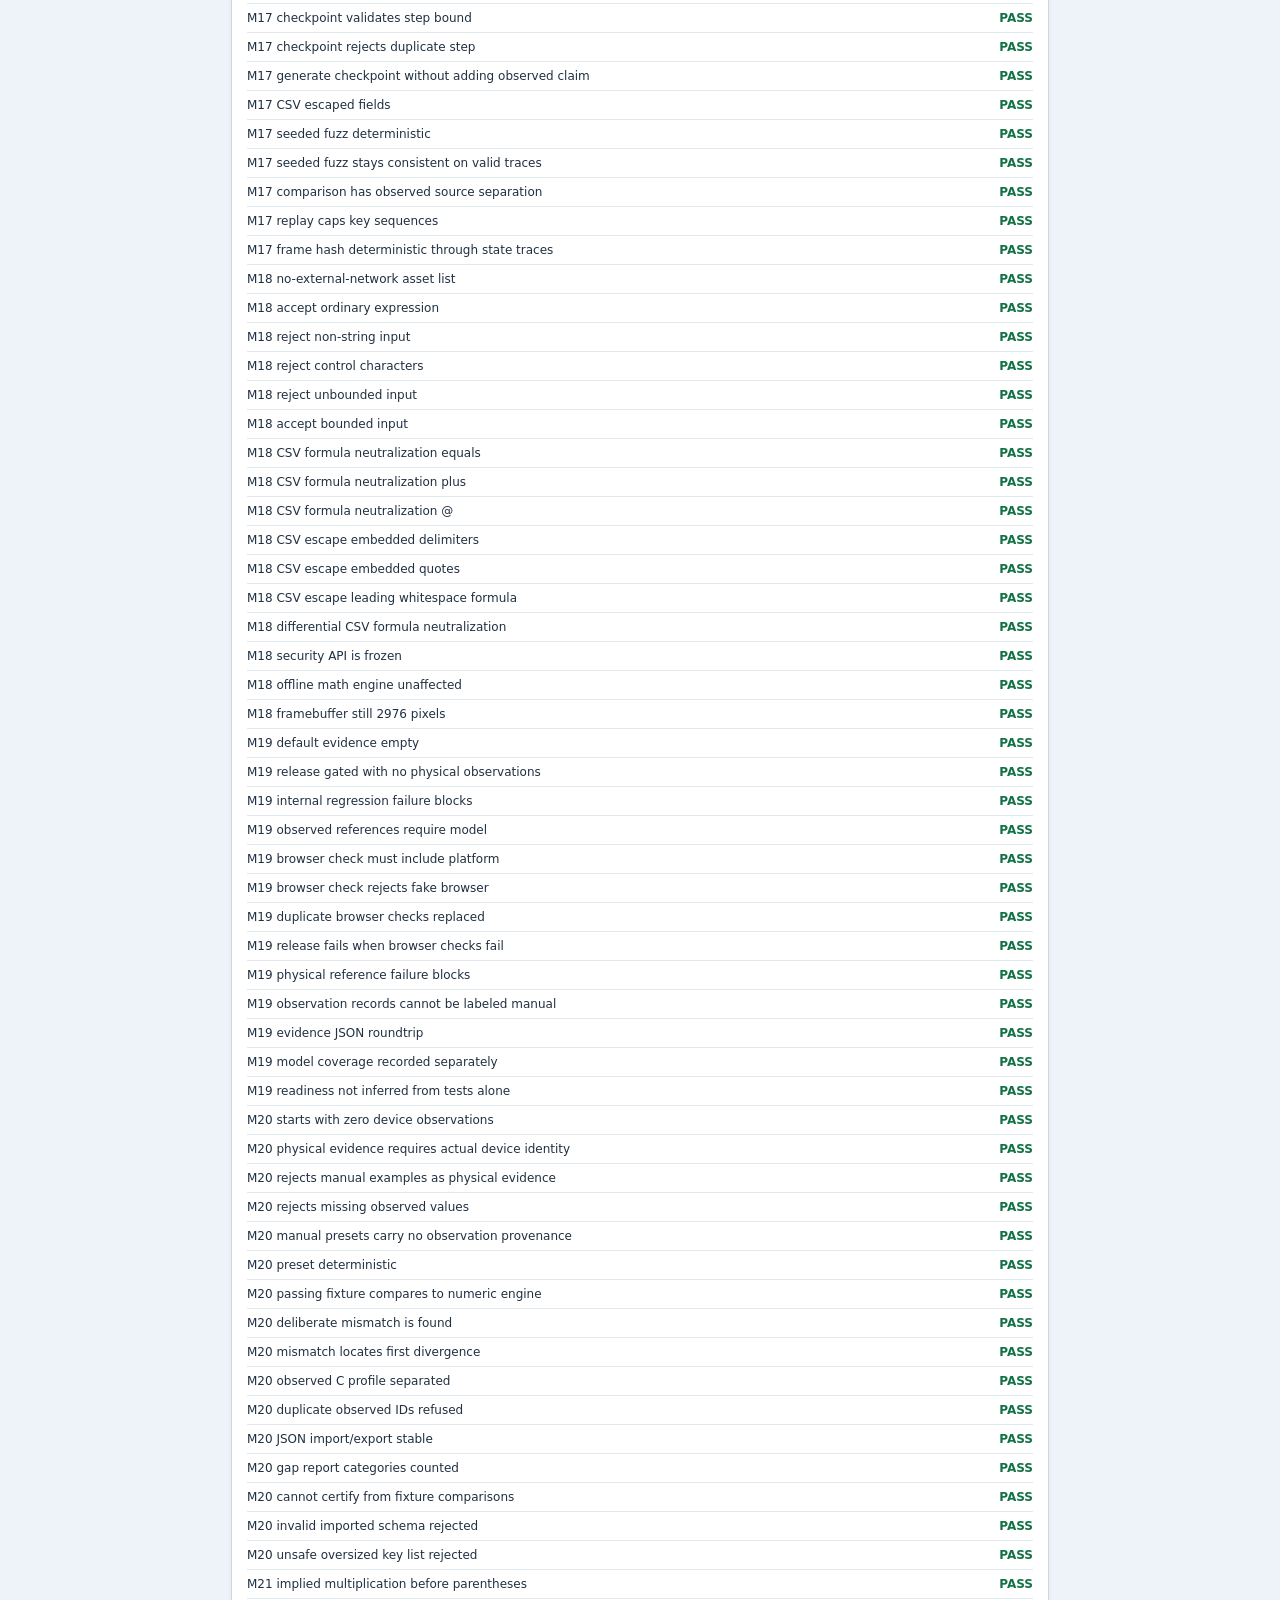
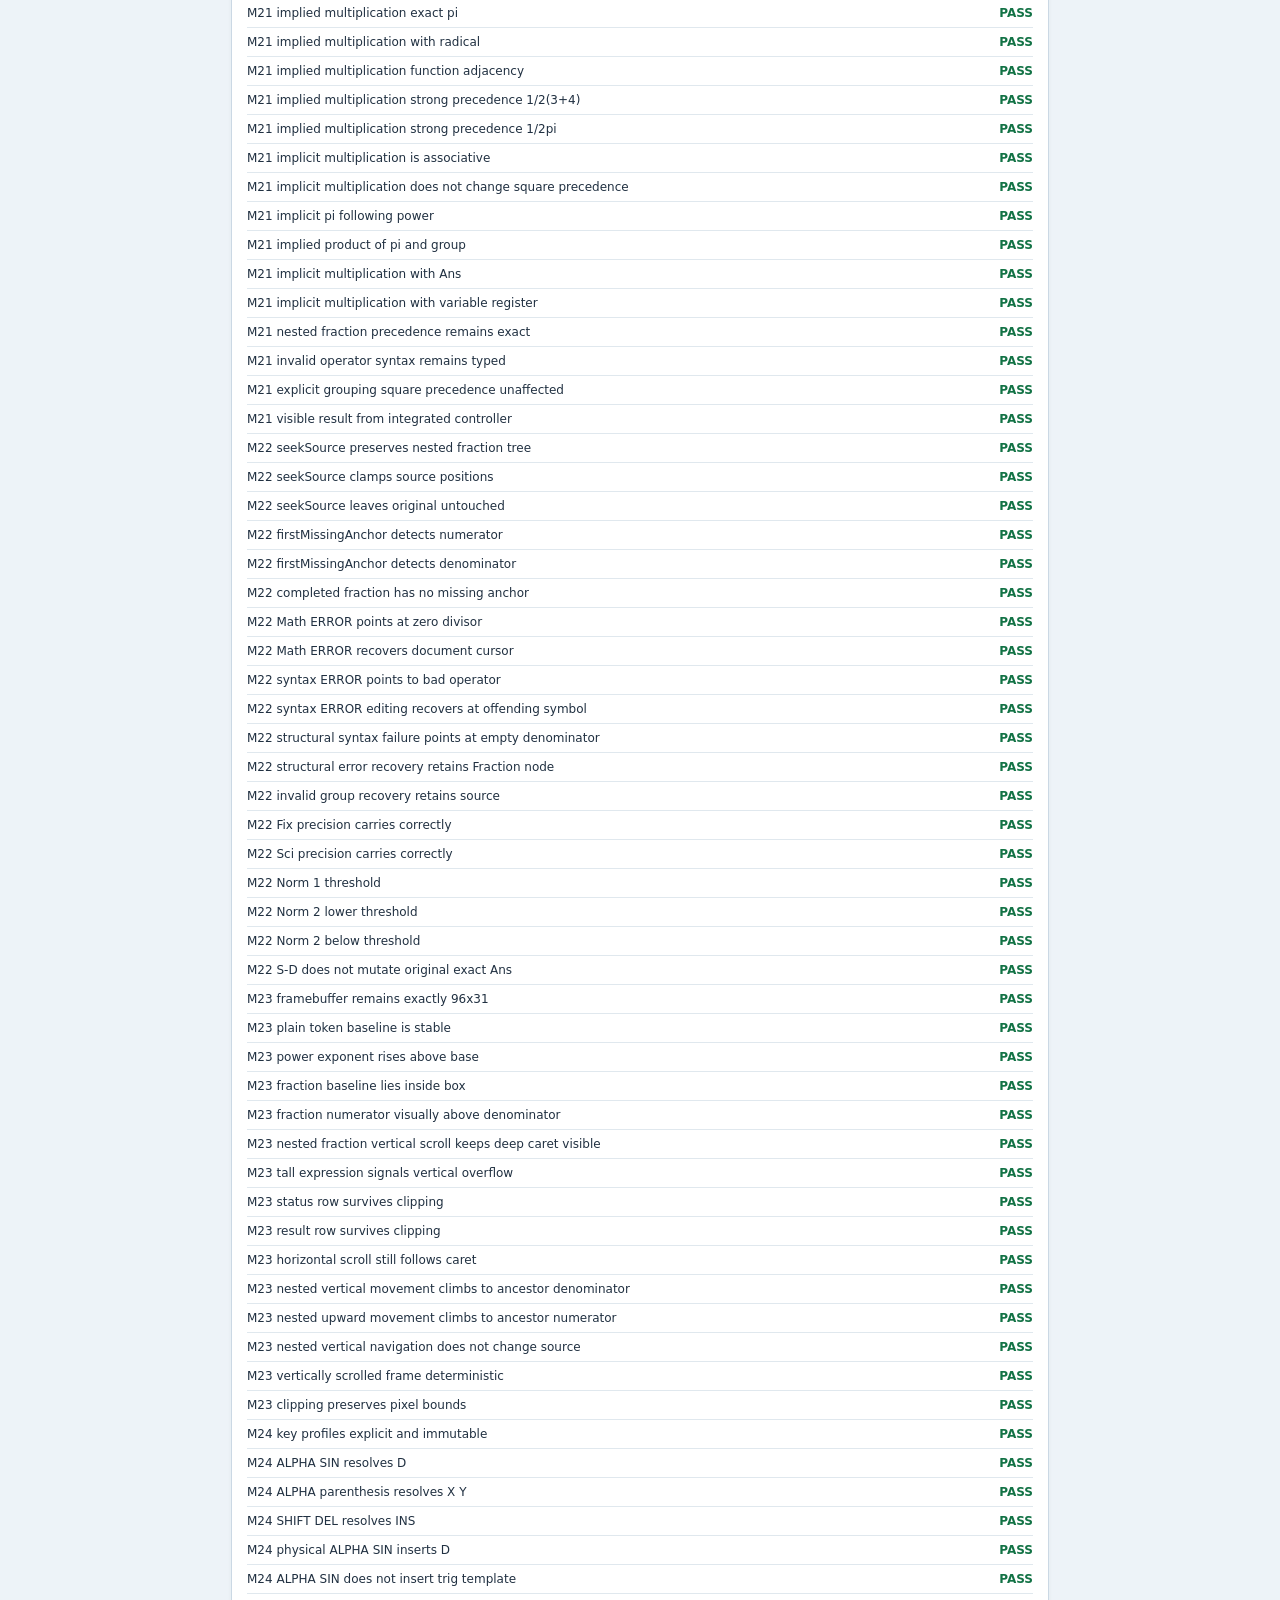
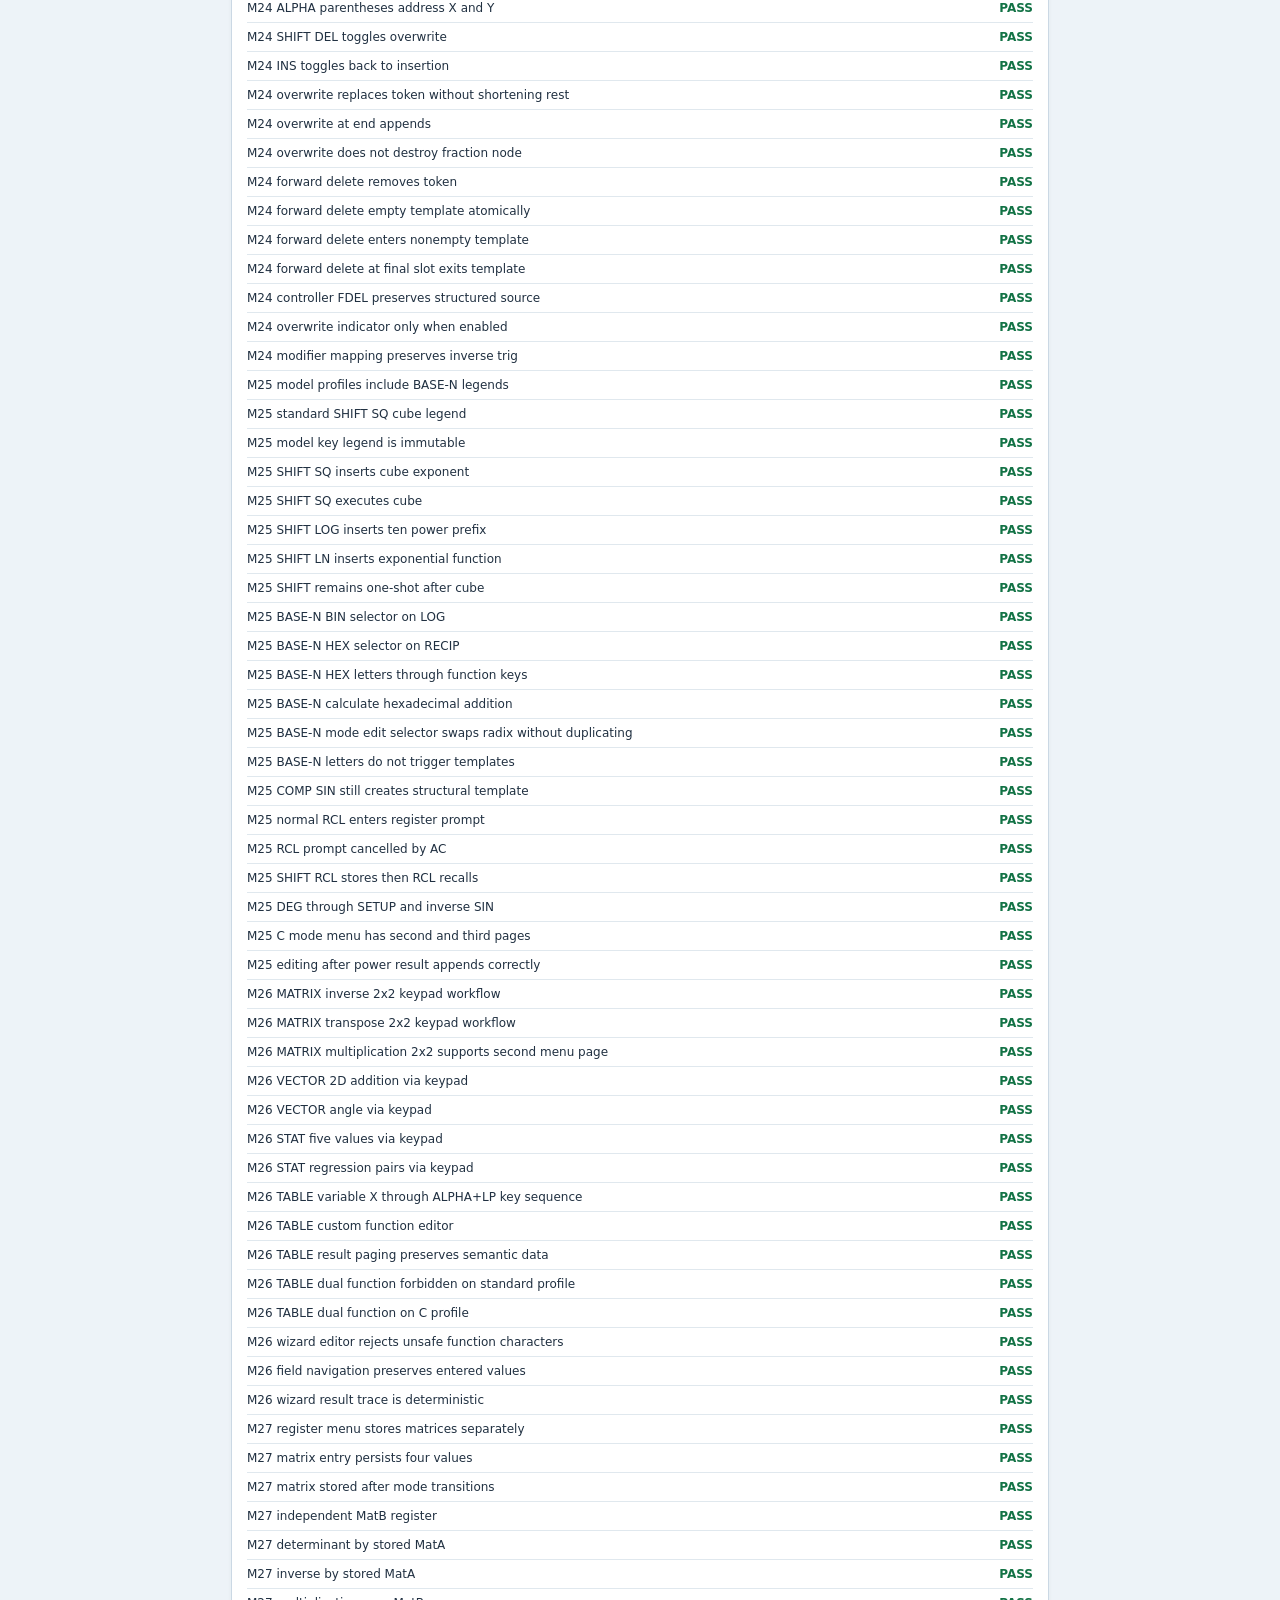
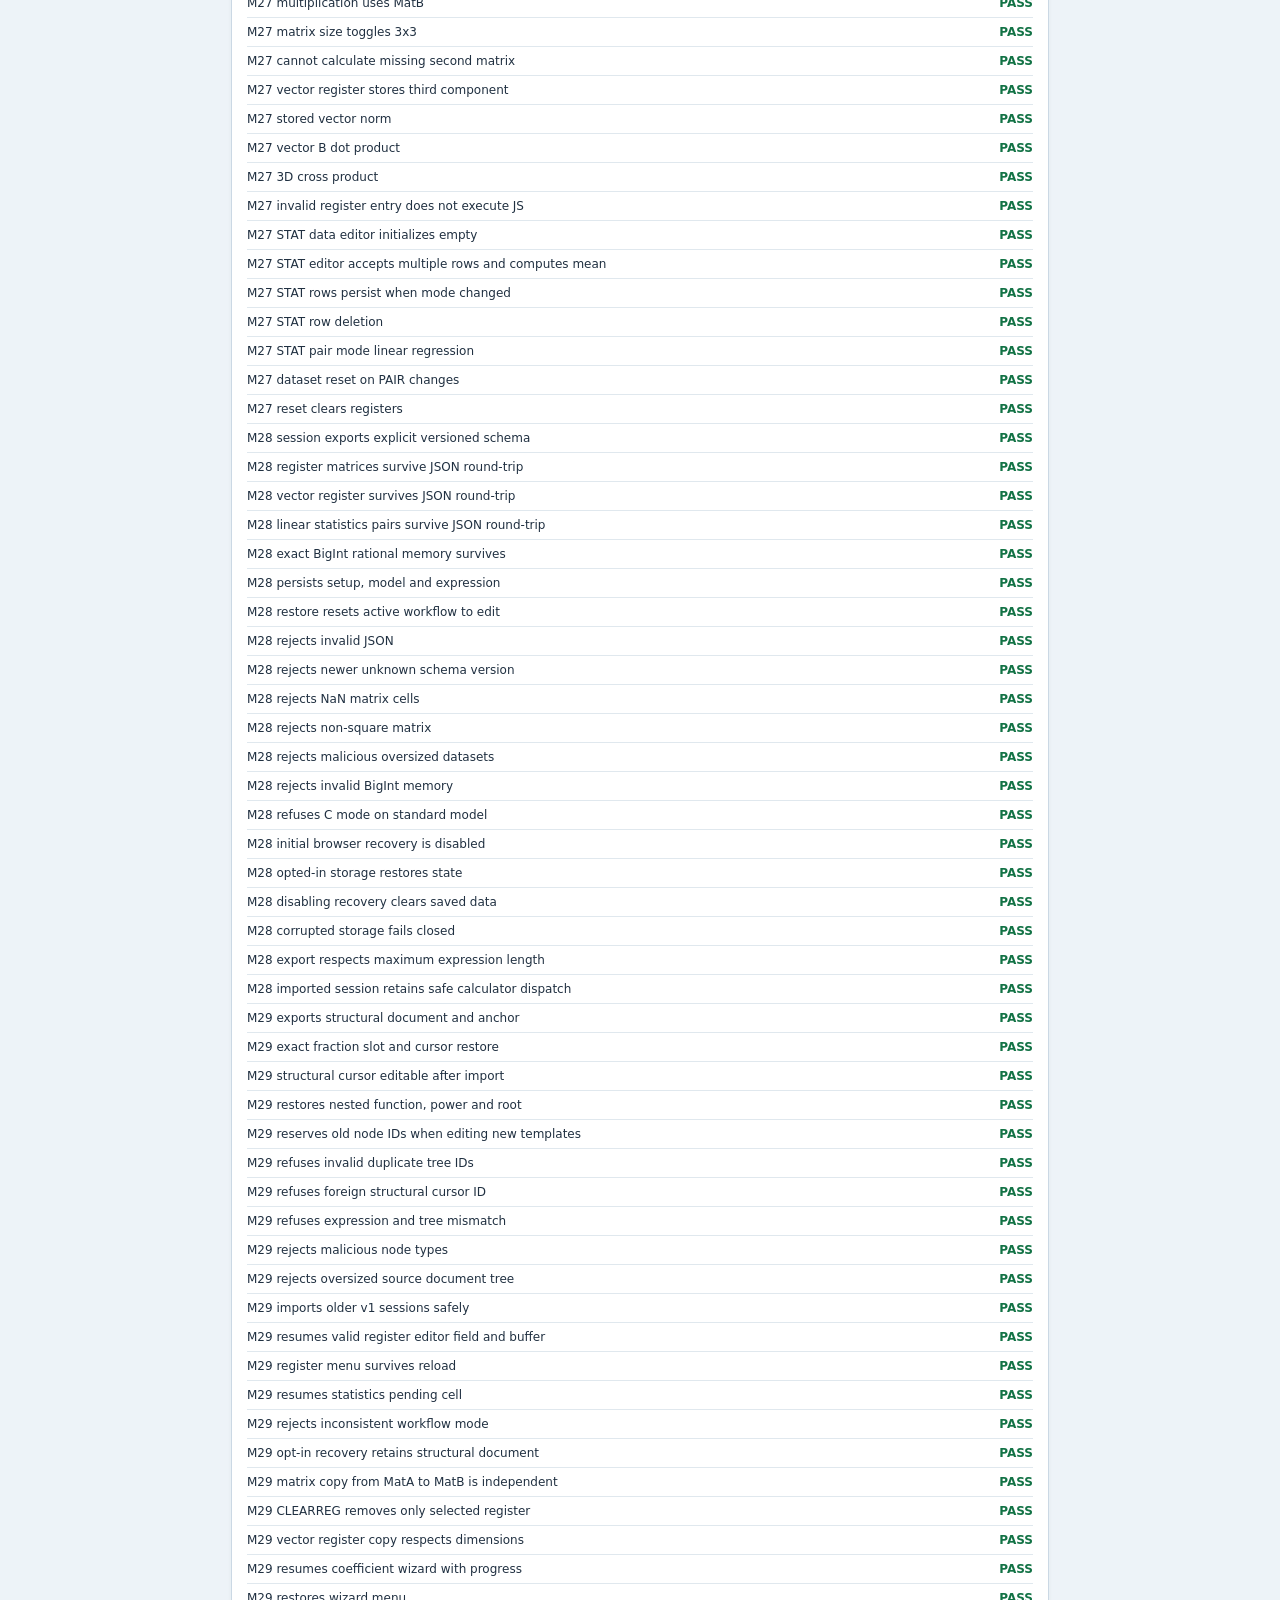
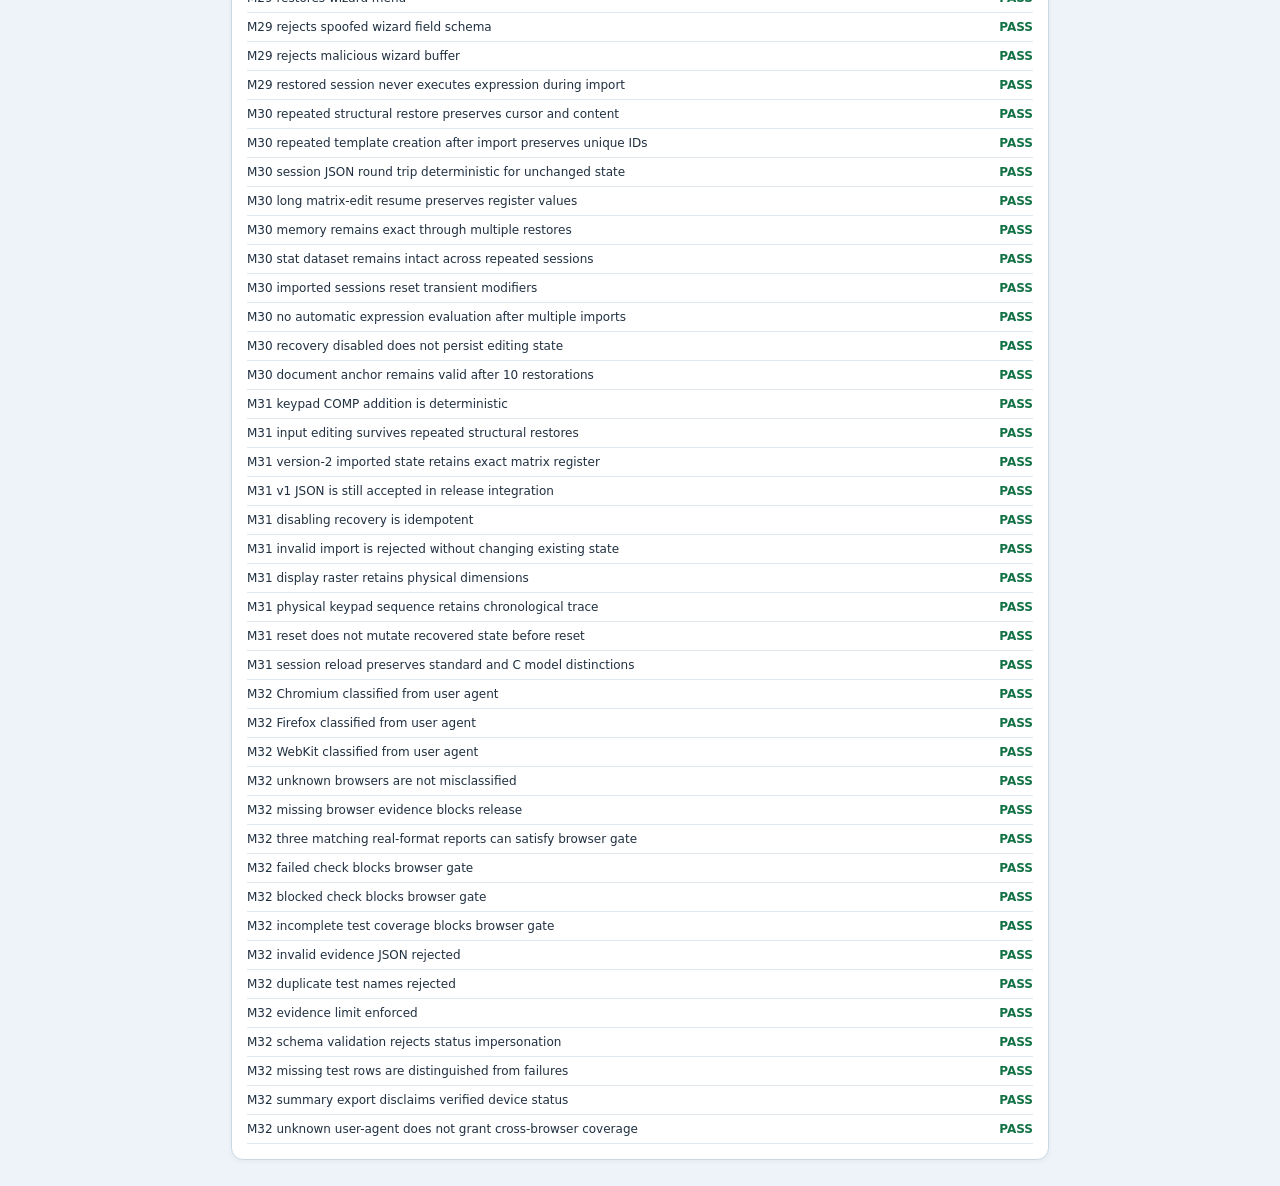
==== commit 228c6bd4: "Milestone 33: integrate missing M32 browser evidence and 474 tests" ====
--- a/tests/acceptance.html
+++ b/tests/acceptance.html
@@ -6,6 +6,6 @@
 <script src="../src/display.js"></script>
 <script src="../src/kernel.js"></script><script src="../src/keymap.js"></script><script src="../src/state-machine.js"></script><script src="../src/numerical.js"></script>
 <script src="../src/modes.js"></script><script src="../src/c-edition.js"></script><script src="../src/reference.js"></script>
-<script src="../src/differential.js"></script><script src="../src/release-audit.js"></script><script src="../src/release-candidate.js"></script><script src="../src/device-validation.js"></script><script src="../src/session.js"></script><script src="cases.js"></script><script>
+<script src="../src/differential.js"></script><script src="../src/release-audit.js"></script><script src="../src/release-candidate.js"></script><script src="../src/device-validation.js"></script><script src="../src/session.js"></script><script src="../src/browser-evidence.js"></script><script src="cases.js"></script><script>
 function run(){const r=FX991_TESTS.run();document.getElementById('summary').textContent=r.passed+' / '+r.total+' passed; '+r.failed+' failed';const box=document.getElementById('results');box.replaceChildren();r.details.forEach(t=>{const d=document.createElement('div');d.className='test';const label=document.createElement('span');label.textContent=t.name+(t.error?' — '+t.error:'');const status=document.createElement('span');status.className=t.pass?'pass':'fail';status.textContent=t.pass?'PASS':'FAIL';d.append(label,status);box.append(d)})}document.getElementById('run').onclick=run;run();
-</script></body></html>
+</script></body></html>
--- a/styles.css
+++ b/styles.css
@@ -25,6 +25,7 @@
 
 /* Milestone 15: preserve logical LCD pixel geometry at all view sizes. */
 #lcd {image-rendering:pixelated;image-rendering:crisp-edges;aspect-ratio:96 / 31;}
+
 /* Milestone 18: accessible keyboard navigation and scalable typography. */
 .sr-only{position:absolute!important;width:1px;height:1px;padding:0;margin:-1px;overflow:hidden;clip:rect(0,0,0,0);white-space:nowrap;border:0}
 .skip-link{position:absolute;left:12px;top:-70px;z-index:1000;padding:12px 16px;background:#fff;color:#143b63;border:3px solid #143b63;border-radius:6px}
@@ -36,3 +37,9 @@
 @media(forced-colors:active){.key,.button,.calculator,.lcd-glass{forced-color-adjust:auto;border:1px solid ButtonText}}
 
 .history-heading{margin-top:15px}
+/* Milestone 32: mobile input hit targets, evidence comparisons, and keyboard visibility. */
+.evidence-layout{display:block;max-width:1000px}.evidence-layout>.panel{margin-bottom:16px}
+.comparison-scroll{overflow-x:auto;max-width:100%}.evidence-table{width:100%;border-collapse:collapse;min-width:560px;font-size:13px}.evidence-table th,.evidence-table td{padding:9px;text-align:left;border-bottom:1px solid #b6c9d9}.evidence-table th{background:#e8f1f8}.evidence-layout input[type=file]{display:block;margin:12px 0;max-width:100%}
+#status[data-ready="true"]{color:#12603a;font-weight:700}#status[data-ready="false"]{color:#9a3c18;font-weight:700}
+@media(max-width:420px){main{padding:0 9px;grid-template-columns:minmax(0,1fr)}.calculator{padding:13px 10px 19px}.keys{gap:6px 4px}.key{min-height:42px;height:auto;padding:8px 1px}.side .panel{padding:12px}.grid2{grid-template-columns:minmax(0,1fr)}.evidence-table{font-size:12px}}
+@media(prefers-reduced-motion:reduce){.key:active{transform:none}}
